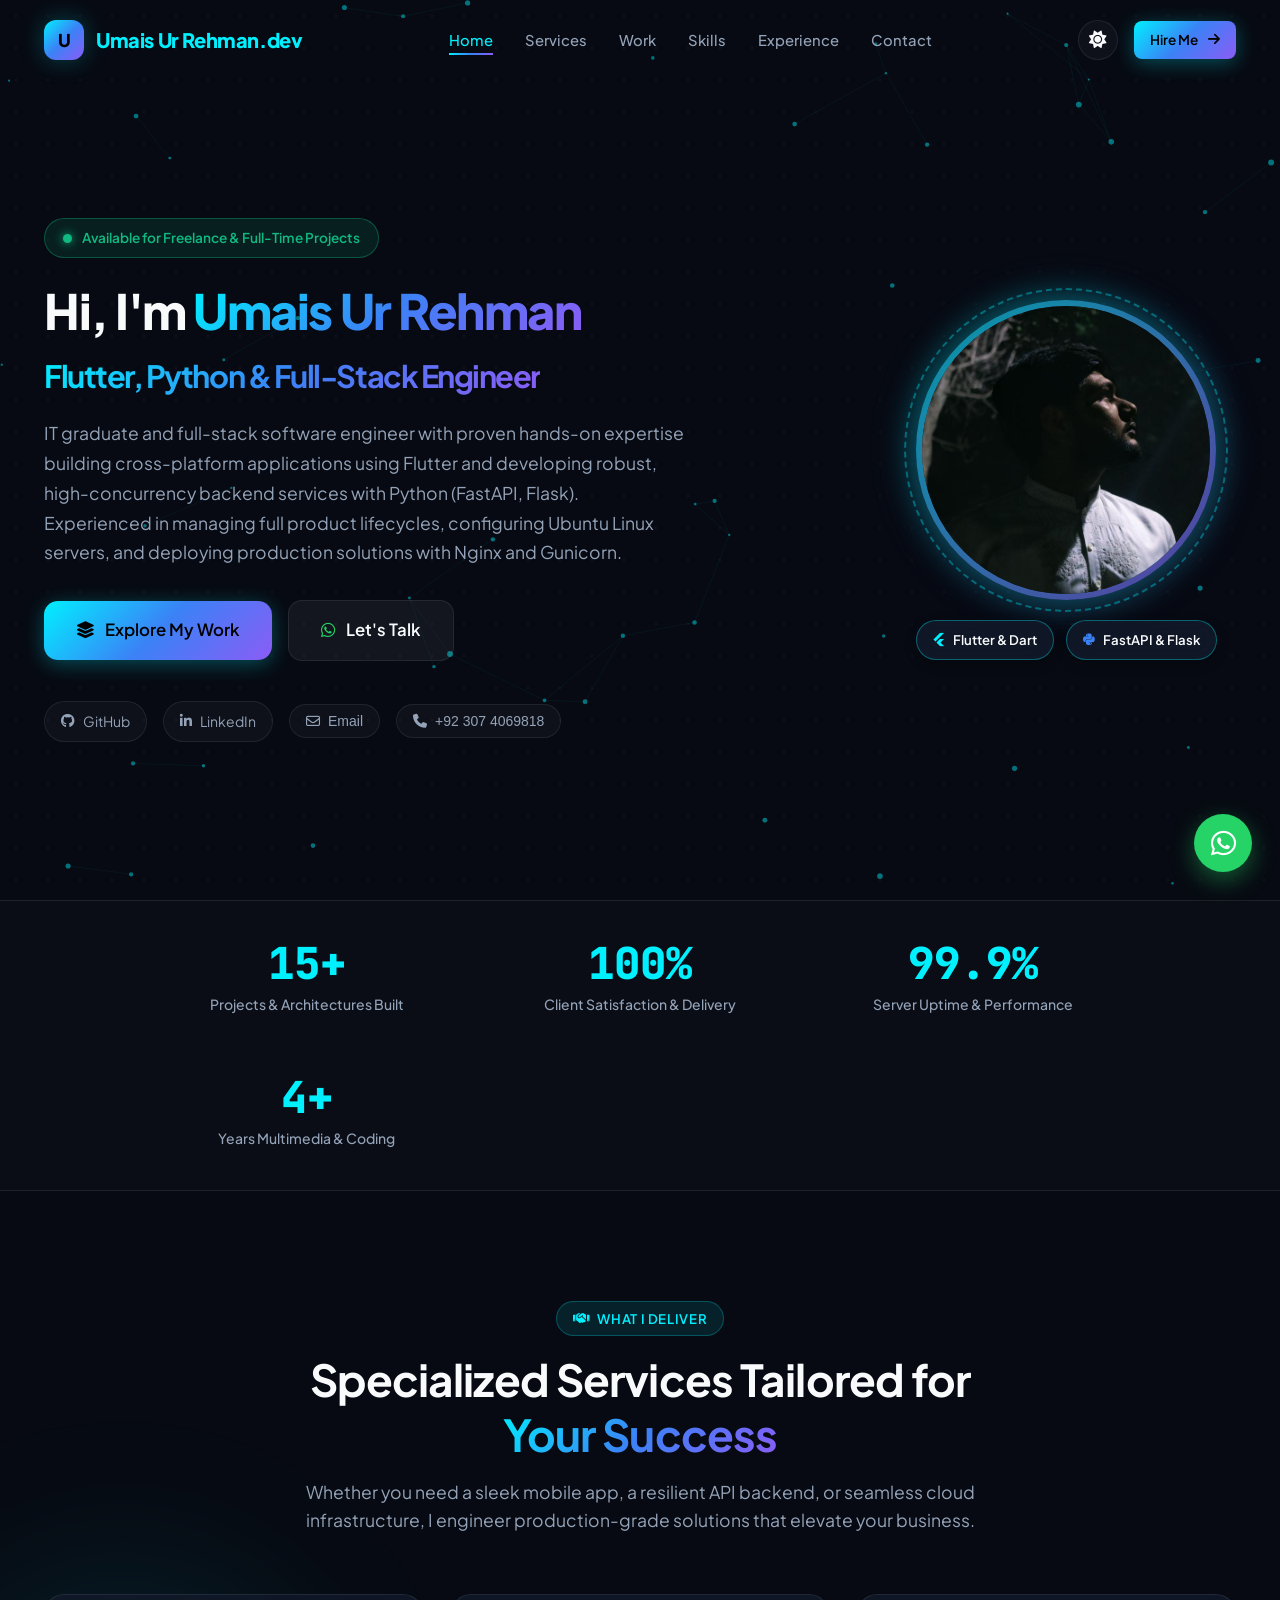
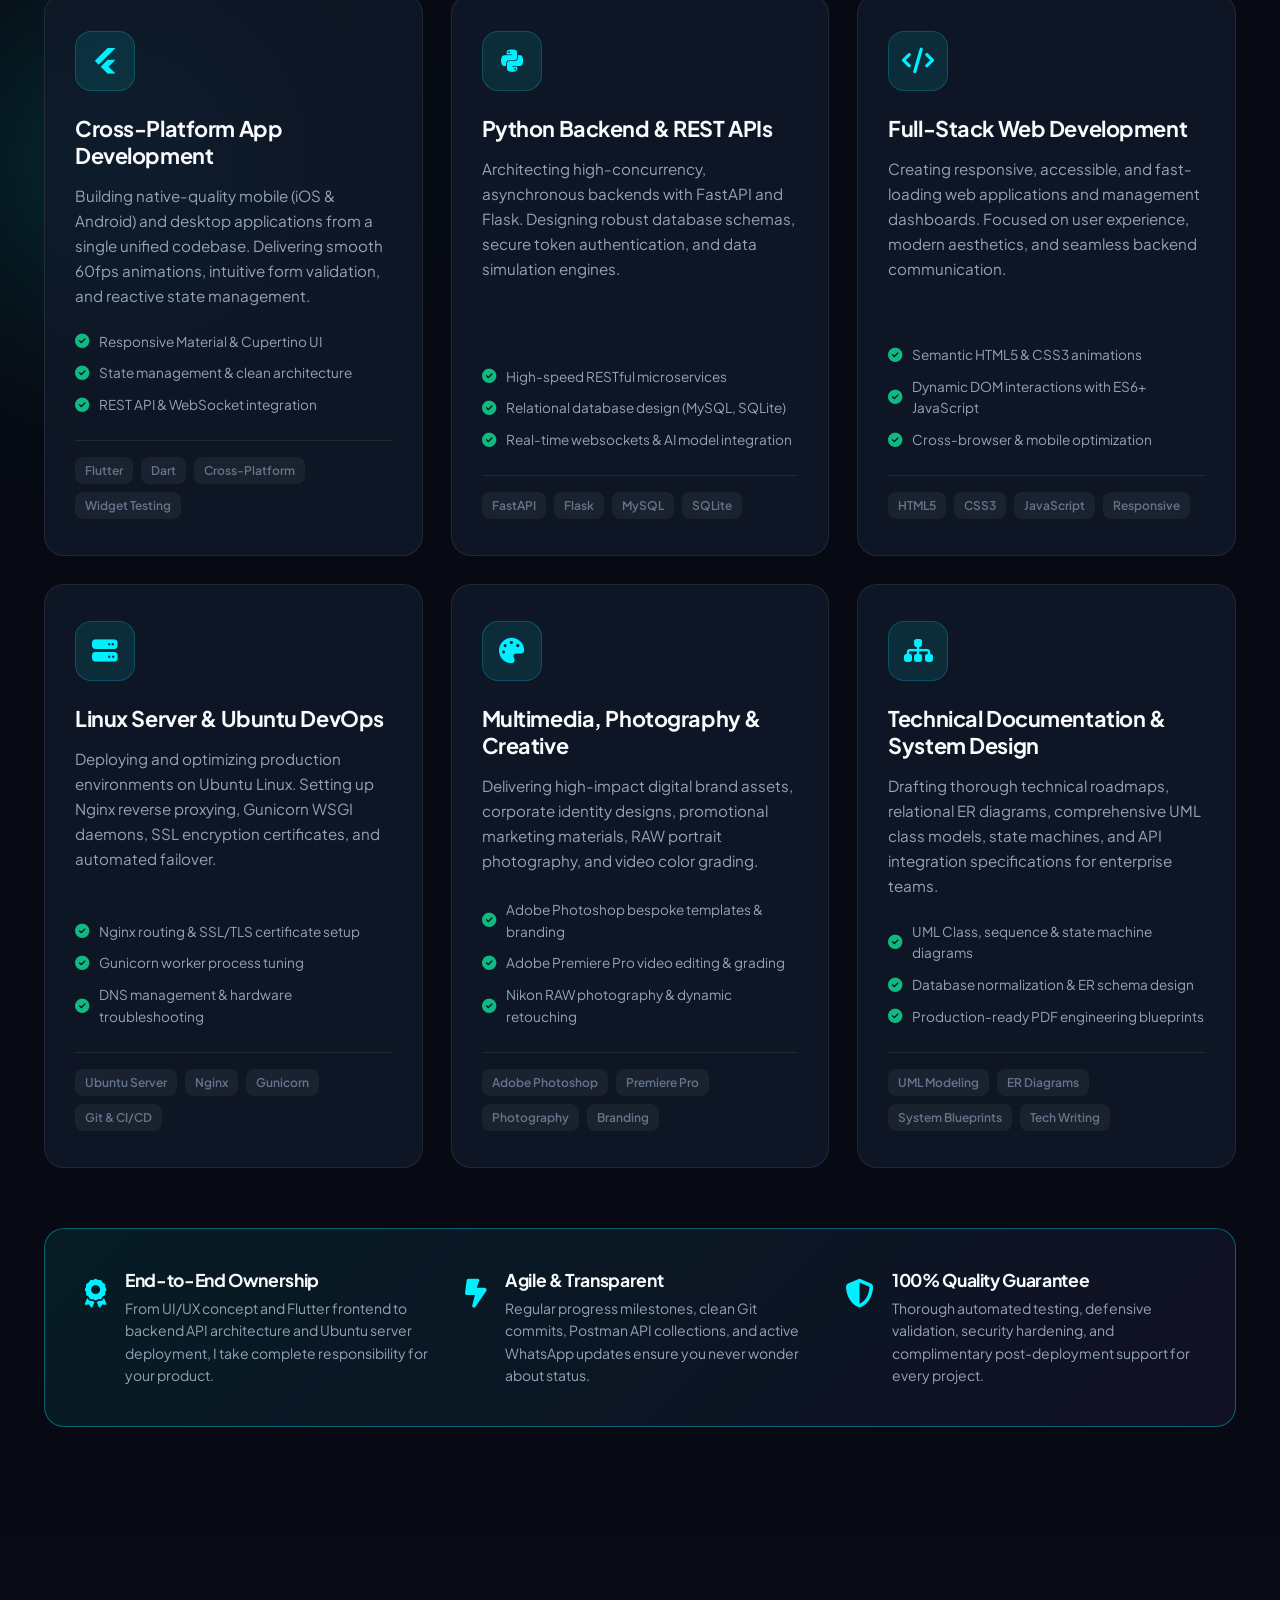
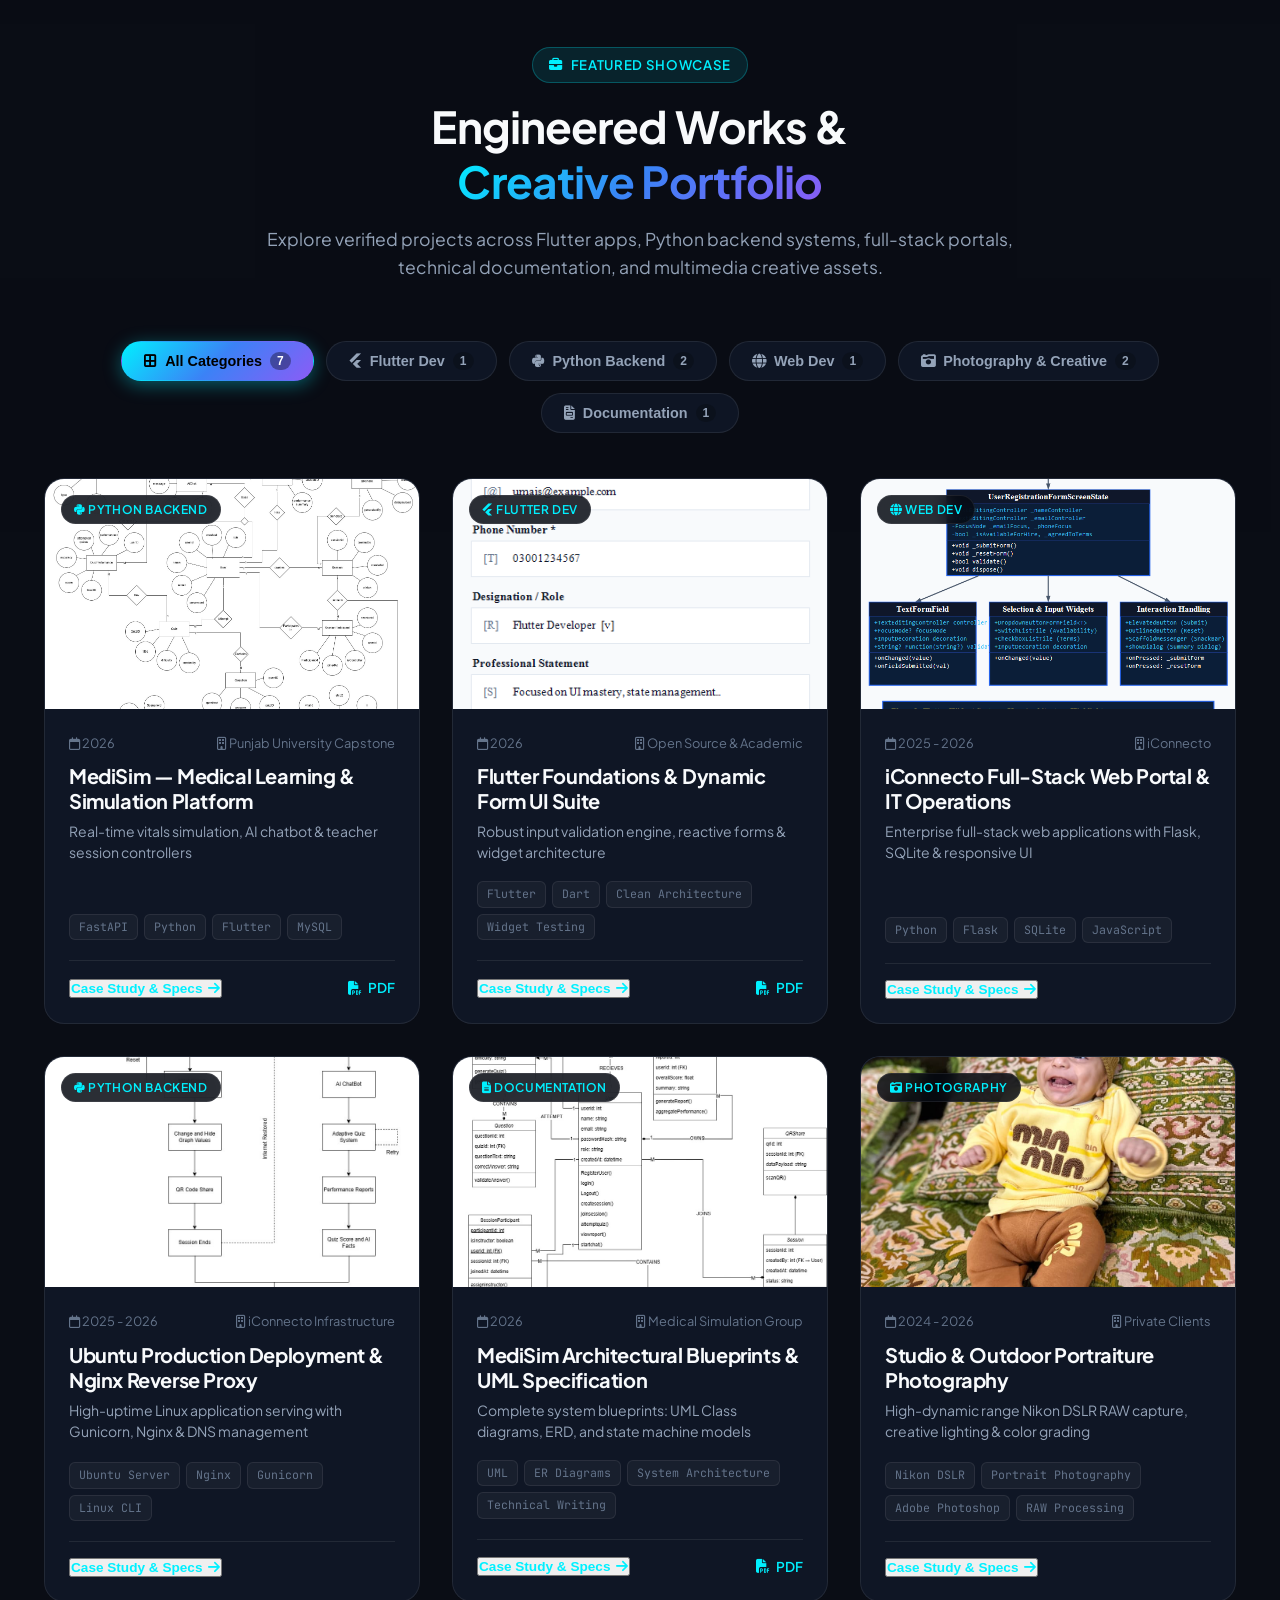
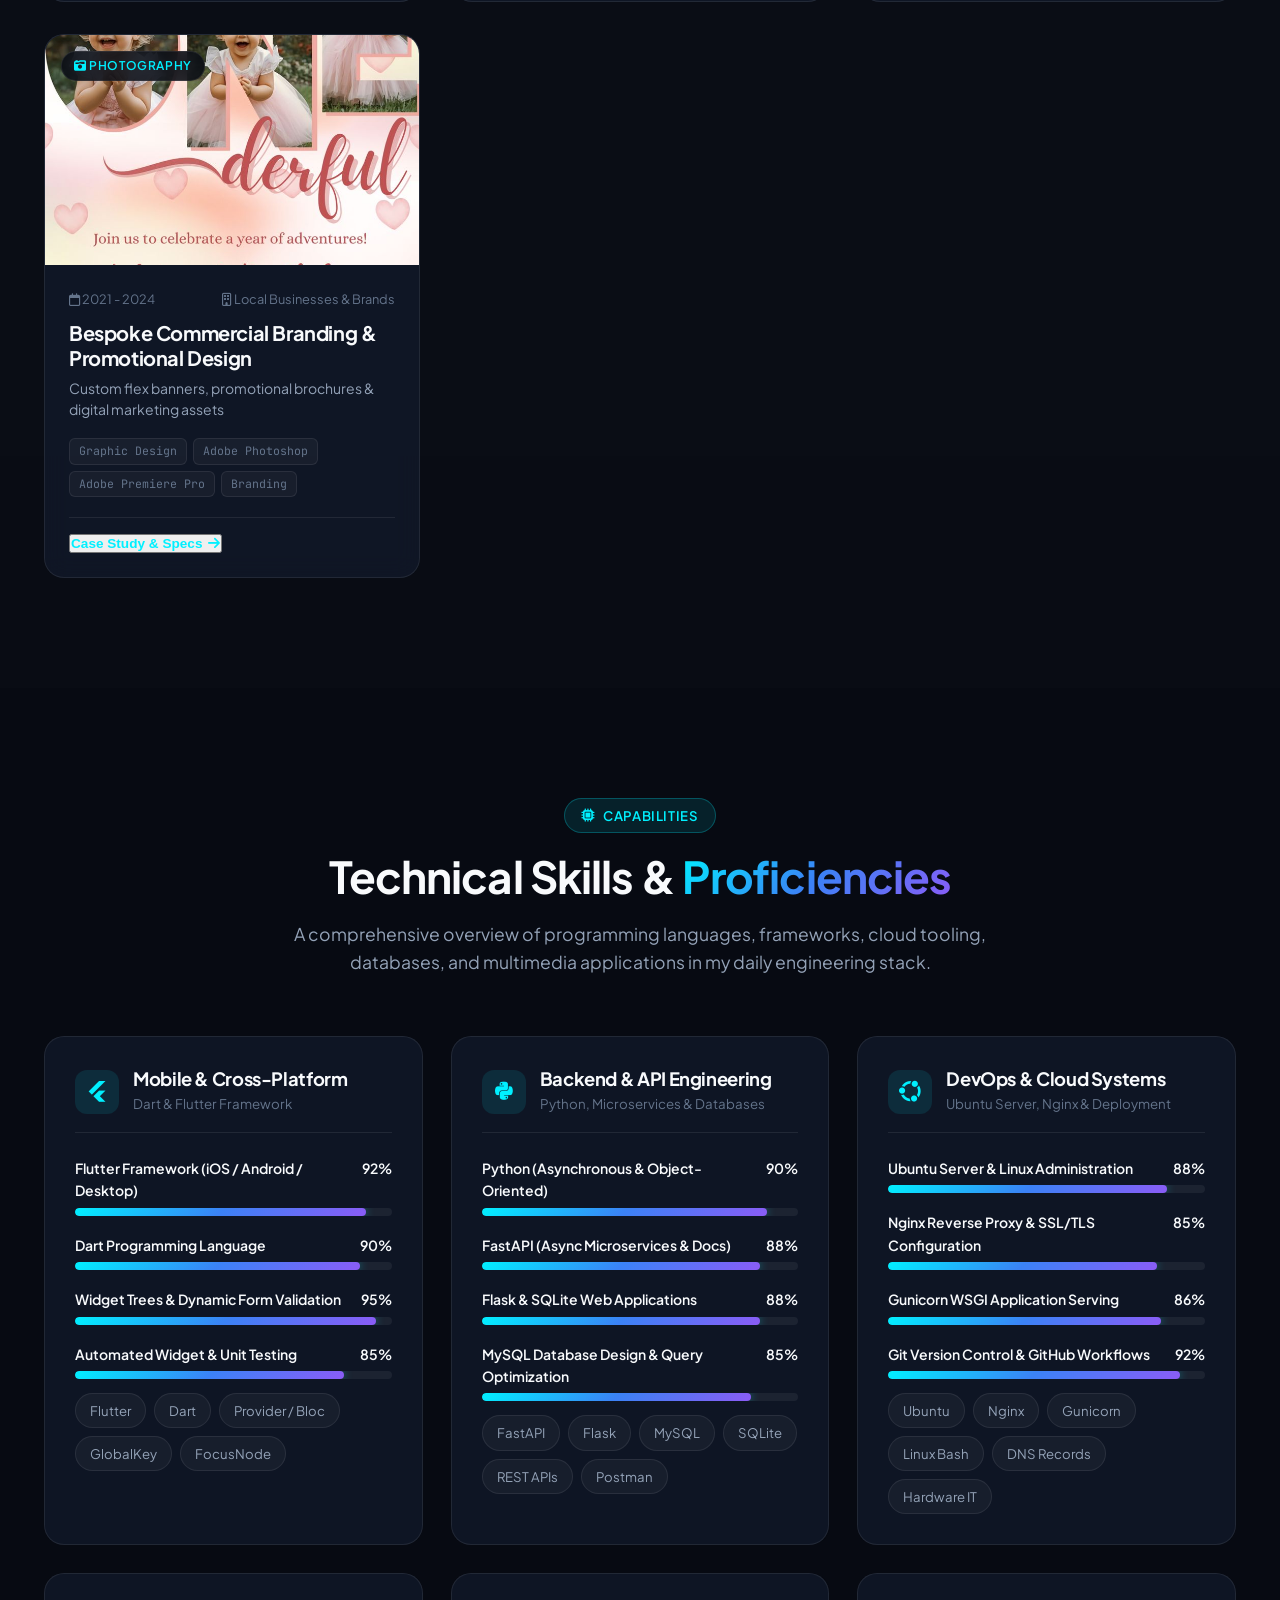
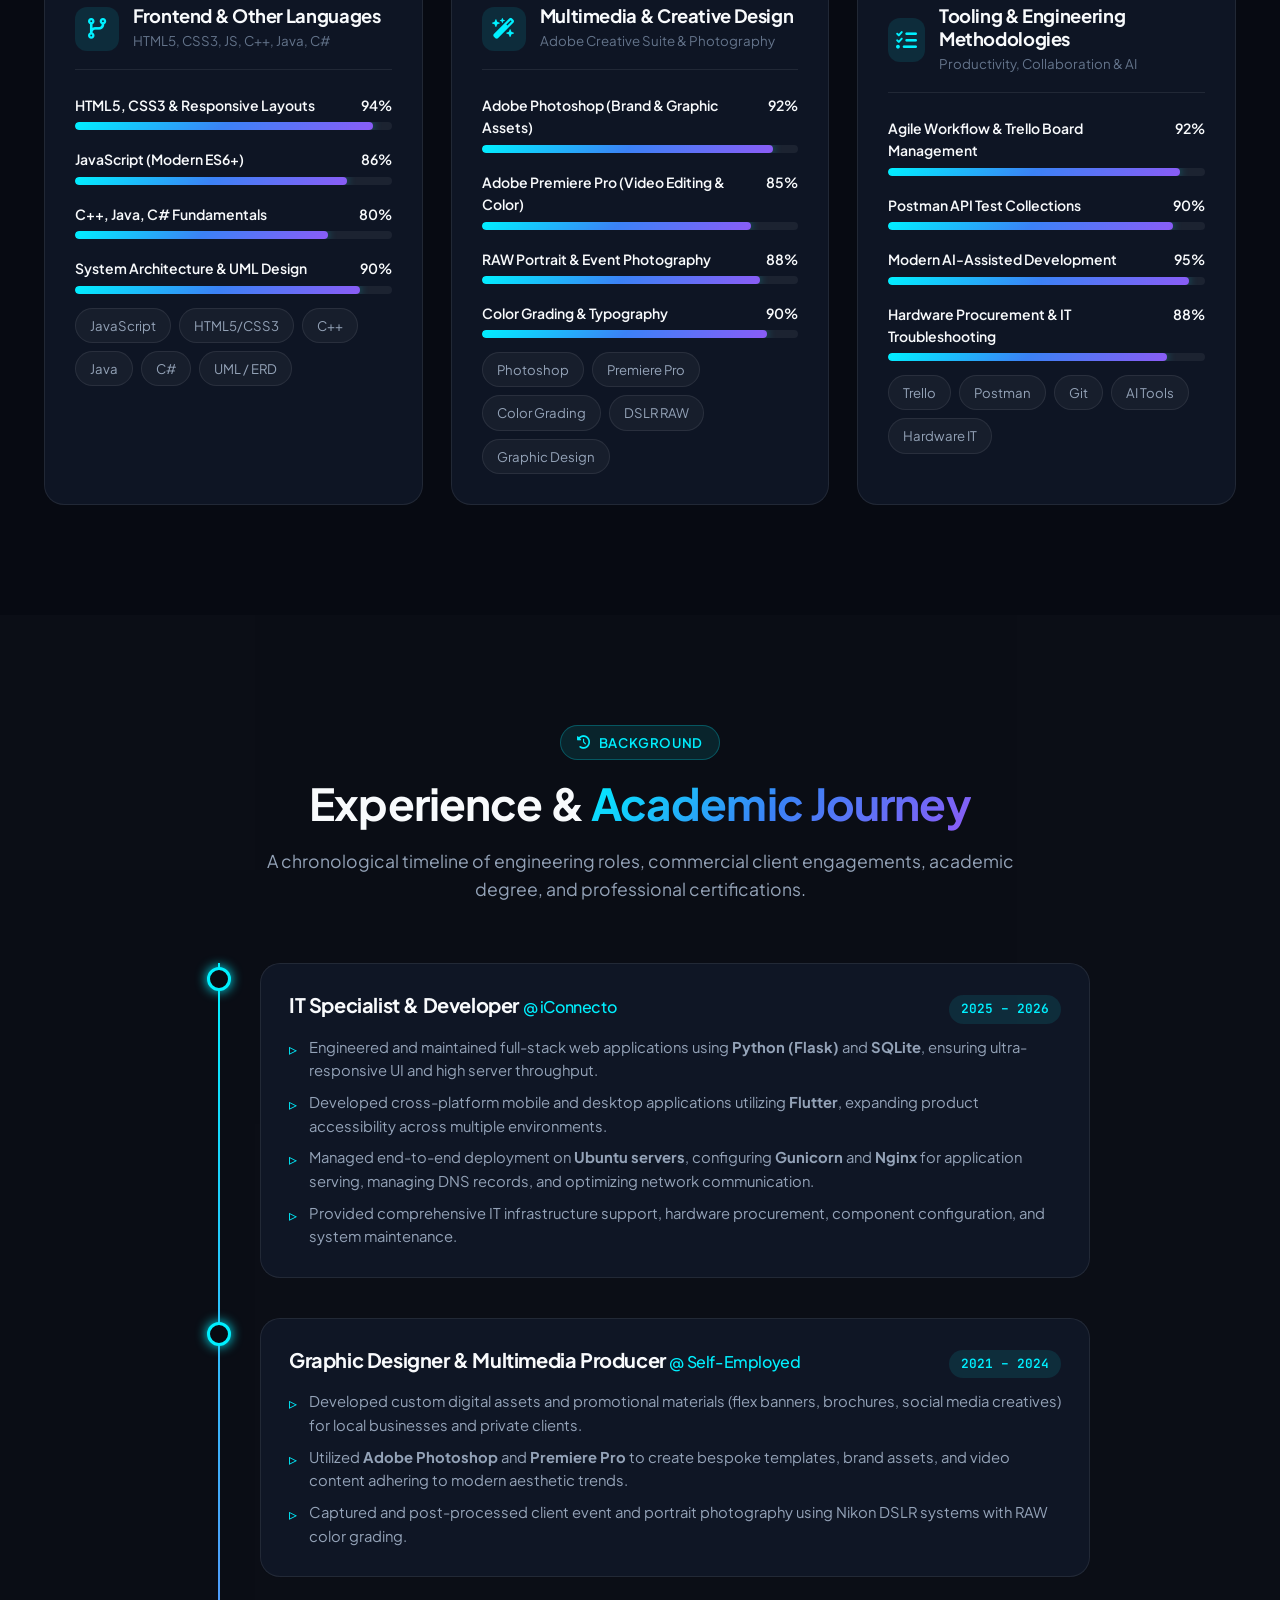
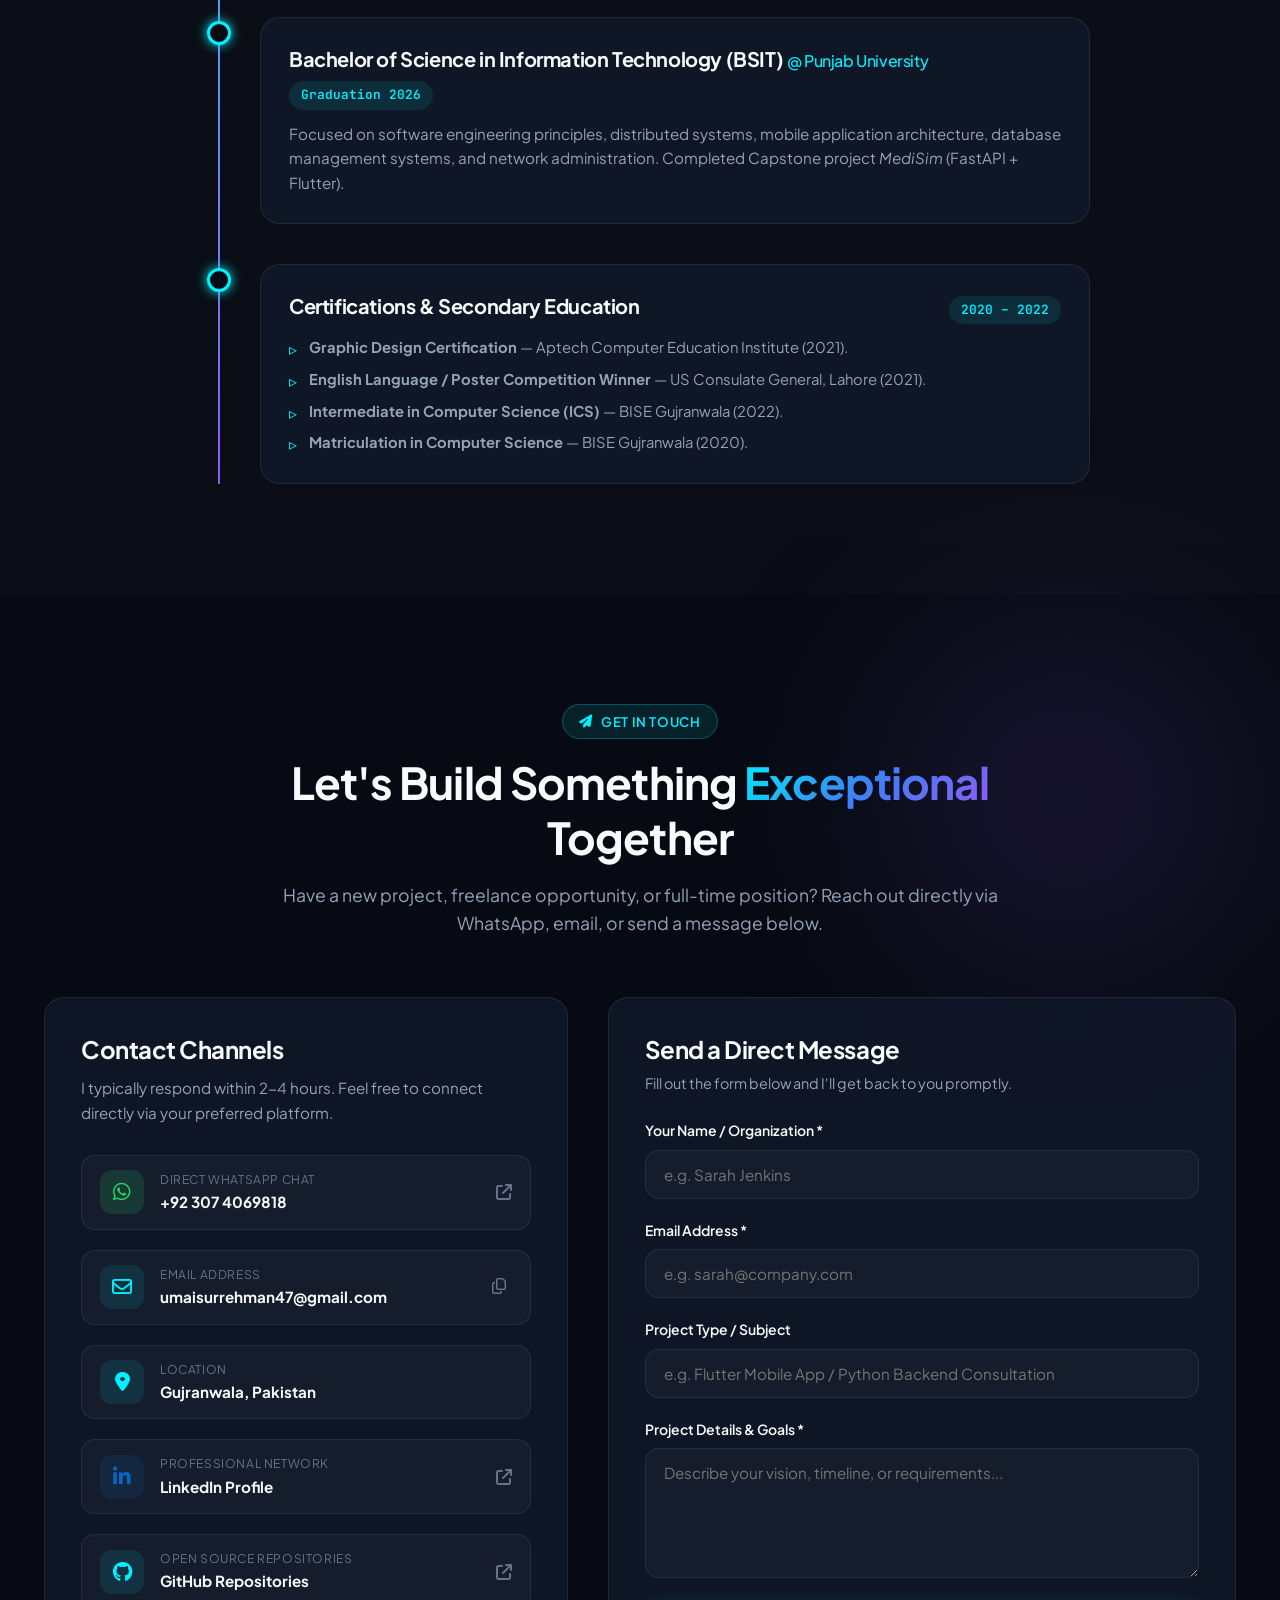
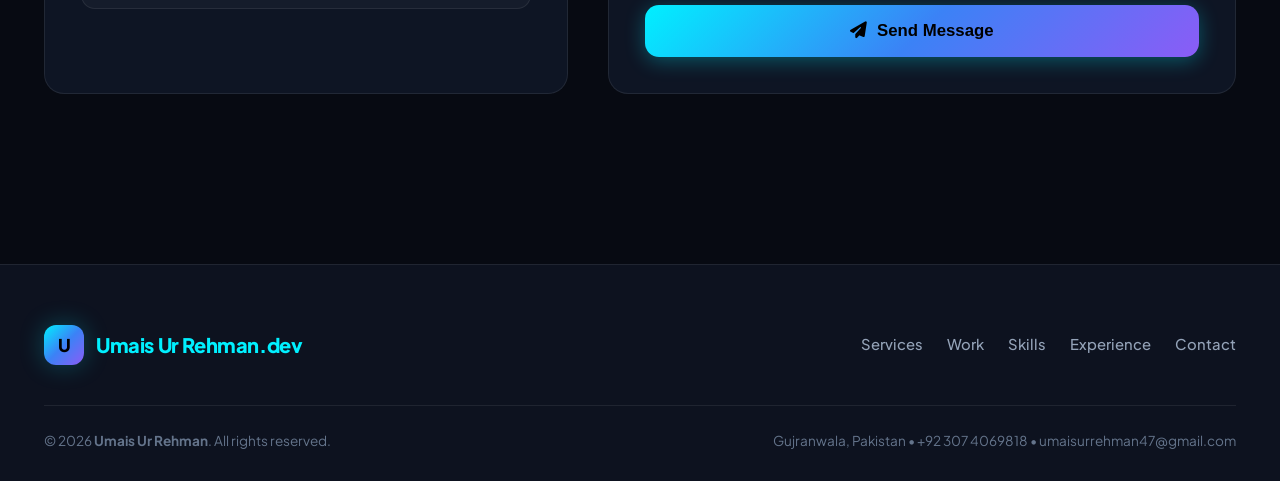
==== index.html @ cdbe1eee "Initial commit" ====
<!DOCTYPE html>
<html lang="en" data-theme="dark">
<head>
  <meta charset="UTF-8">
  <meta name="viewport" content="width=device-width, initial-scale=1.0">
  <title>Umais Ur Rehman — Software Developer | Flutter, Python & Full-Stack</title>
  <meta name="description" content="Portfolio of Umais Ur Rehman - Software Developer specializing in Flutter cross-platform applications, Python (FastAPI, Flask) backends, Linux server deployments, and multimedia design.">
  <meta name="keywords" content="Umais Ur Rehman, Flutter Developer, Python Backend, FastAPI, Flask, Software Engineer, Portfolio, Gujranwala Pakistan">
  <meta name="author" content="Umais Ur Rehman">

  <!-- Open Graph / Meta for Social Sharing -->
  <meta property="og:title" content="Umais Ur Rehman — Software Developer Portfolio">
  <meta property="og:description" content="Showcasing cross-platform Flutter apps, robust Python backends, Ubuntu DevOps, and creative design.">
  <meta property="og:image" content="assets/img/profile.jpeg">
  <meta property="og:type" content="website">

  <!-- Instant /admin route handler -->
  <script>
    if (window.location.hash === '#admin' || window.location.search.includes('admin')) {
      window.location.replace('admin.html');
    }
  </script>

  <!-- Google Fonts -->
  <link rel="preconnect" href="https://fonts.googleapis.com">
  <link rel="preconnect" href="https://fonts.gstatic.com" crossorigin>
  <link href="https://fonts.googleapis.com/css2?family=JetBrains+Mono:wght@400;600&family=Plus+Jakarta+Sans:wght@300;400;500;600;700;800&display=swap" rel="stylesheet">

  <!-- FontAwesome Icons -->
  <link rel="stylesheet" href="https://cdnjs.cloudflare.com/ajax/libs/font-awesome/6.5.1/css/all.min.css" integrity="sha512-DTOQO9RWCH3ppGqcWaEA1BIZOC6xxalwEsw9c2QQeAIftl+Vegovlnee1c9QX4TctnWMn13TZye+giMm8e2LwA==" crossorigin="anonymous" referrerpolicy="no-referrer" />

  <!-- Main Stylesheet -->
  <link rel="stylesheet" href="css/style.css">
  
  <link rel="icon" type="image/jpeg" href="assets/img/profile.jpeg">
</head>
<body>

  <!-- Background Interactive Particles Canvas -->
  <canvas id="canvas-particles"></canvas>

  <!-- Ambient Glow Effects -->
  <div class="hero-glow-1"></div>
  <div class="hero-glow-2"></div>

  <!-- ==========================================================================
       Portfolio Access Token Gate (Shown when locked)
       ========================================================================== -->
  <div id="access-gate-overlay" class="access-gate-overlay" style="display: none;">
    <div class="access-gate-card">
      <div class="access-gate-icon">
        <i class="fa-solid fa-shield-halved"></i>
      </div>
      <h2 style="font-size: 1.6rem; margin-bottom: 8px;">Private Access Required</h2>
      <p style="font-size: 0.9rem; color: var(--text-muted); margin-bottom: 24px;">
        This portfolio is private. Please enter your authorized <strong>Access Token</strong> or use your direct invite link to view.
      </p>

      <form id="access-token-gate-form">
        <div class="form-group" style="text-align: left;">
          <label for="gate-token-input" class="form-label">Access Token</label>
          <input type="text" id="gate-token-input" class="form-control" placeholder="Enter Access Token (e.g. CLIENT-VIP-2026)" required autofocus>
        </div>
        <button type="submit" class="btn btn-primary" style="width: 100%; margin-top: 8px;">
          <i class="fa-solid fa-lock-open"></i>
          <span>Unlock Portfolio</span>
        </button>
      </form>

      <div style="margin-top: 24px; padding-top: 16px; border-top: 1px solid var(--border-color); text-align: center;">
        <button type="button" id="toggle-admin-pass-unlock" style="background: none; border: none; color: var(--accent-cyan); font-size: 0.825rem; cursor: pointer; text-decoration: underline;">
          Owner / Administrator? Unlock with Passcode
        </button>
        <form id="gate-passcode-form" style="display: none; margin-top: 14px; text-align: left;">
          <div class="form-group">
            <label for="gate-passcode-input" class="form-label">Admin Passcode</label>
            <input type="password" id="gate-passcode-input" class="form-control" placeholder="Enter passcode" required>
          </div>
          <button type="submit" class="btn btn-secondary btn-sm" style="width: 100%;">
            <i class="fa-solid fa-key"></i>
            <span>Unlock as Administrator</span>
          </button>
        </form>
      </div>
    </div>
  </div>

  <!-- ==========================================================================
       Main Portfolio Wrapper (Visible when unlocked)
       ========================================================================== -->
  <div id="portfolio-main-content">
    <!-- Navigation Header -->
    <header class="site-header">
      <div class="container nav-container">
        <a href="#home" class="nav-logo">
          <div class="logo-icon">U</div>
          <div class="logo-text"><span class="profile-name-text">Umais</span><span>.dev</span></div>
        </a>

        <nav>
          <ul class="nav-menu">
            <li><a href="#home" class="nav-link active">Home</a></li>
            <li><a href="#services" class="nav-link">Services</a></li>
            <li><a href="#work" class="nav-link">Work</a></li>
            <li><a href="#skills" class="nav-link">Skills</a></li>
            <li><a href="#experience" class="nav-link">Experience</a></li>
            <li><a href="#contact" class="nav-link">Contact</a></li>
          </ul>
        </nav>

        <div class="nav-actions">
          <button id="theme-toggle-btn" class="theme-toggle-btn" aria-label="Toggle theme">
            <i class="fa-solid fa-sun"></i>
          </button>

          <a href="#contact" class="btn btn-primary btn-sm">
            <span>Hire Me</span>
            <i class="fa-solid fa-arrow-right"></i>
          </a>

          <button id="mobile-toggle-btn" class="mobile-toggle" aria-label="Toggle mobile menu">
            <i class="fa-solid fa-bars"></i>
          </button>
        </div>
      </div>
    </header>

    <main>
      <!-- Hero Section (Fixed Position & Optimized Text Stability) -->
      <section id="home" class="hero-section">
        <div class="container hero-grid">
          <div class="hero-content">
            <div class="hero-badge-available">
              <span class="pulse-dot"></span>
              <span id="hero-status-badge">Available for Freelance & Full-Time Projects</span>
            </div>

            <h1 class="hero-title">
              Hi, I'm <span class="gradient-text profile-name-text">Umais Ur Rehman</span><br>
              <span class="hero-title-sub" id="hero-title-sub">Flutter, Python & Full-Stack Engineer</span>
            </h1>

            <p class="hero-description" id="hero-bio-text">
              IT graduate and full-stack software engineer with proven hands-on expertise building cross-platform applications using Flutter and developing robust, high-concurrency backend services with Python (FastAPI, Flask). Experienced in managing full product lifecycles, configuring Ubuntu Linux servers, and deploying production solutions with Nginx and Gunicorn.
            </p>

            <div class="hero-cta-group">
              <a href="#work" class="btn btn-primary btn-lg">
                <i class="fa-solid fa-layer-group"></i>
                <span>Explore My Work</span>
              </a>

              <a id="hero-whatsapp-btn" href="https://wa.me/923074069818?text=Hi%20Umais,%20I%20saw%20your%20portfolio%20and%20would%20like%20to%20discuss%20a%20project!" target="_blank" rel="noopener" class="btn btn-secondary btn-lg">
                <i class="fa-brands fa-whatsapp" style="color: #25d366;"></i>
                <span>Let's Talk</span>
              </a>
            </div>

            <div class="hero-social-links">
              <a id="hero-github-link" href="https://github.com/UmaisUrRehman" target="_blank" rel="noopener" class="social-pill" title="GitHub Profile">
                <i class="fa-brands fa-github"></i>
                <span>GitHub</span>
              </a>
              <a id="hero-linkedin-link" href="https://www.linkedin.com/in/umaisurrehman" target="_blank" rel="noopener" class="social-pill" title="LinkedIn Profile">
                <i class="fa-brands fa-linkedin-in"></i>
                <span>LinkedIn</span>
              </a>
              <button id="hero-email-copy-btn" class="social-pill" title="Copy Email">
                <i class="fa-regular fa-envelope"></i>
                <span>Email</span>
              </button>
              <button id="hero-phone-copy-btn" class="social-pill" title="Copy Phone">
                <i class="fa-solid fa-phone"></i>
                <span>+92 307 4069818</span>
              </button>
            </div>
          </div>

          <!-- Hero Visual: Position Fixed & Zero Component Overlap -->
          <div class="hero-visual">
            <div class="avatar-wrapper">
              <div class="avatar-ring"></div>
              <div class="avatar-backdrop"></div>
              <div class="avatar-img-container">
                <img id="hero-avatar-img" src="assets/img/profile.jpeg" alt="Umais Ur Rehman - Software Developer" class="avatar-img" onerror="this.src='assets/img/profile.jpeg'">
              </div>
            </div>

            <!-- Badges positioned cleanly below the avatar - zero overlap with profile picture -->
            <div class="avatar-sub-badges">
              <div class="avatar-badge-pill">
                <i class="fa-brands fa-flutter" style="color: #00f0ff;"></i>
                <span>Flutter & Dart</span>
              </div>
              <div class="avatar-badge-pill">
                <i class="fa-brands fa-python" style="color: #3b82f6;"></i>
                <span>FastAPI & Flask</span>
              </div>
            </div>
          </div>
        </div>
      </section>

      <!-- Trust & Metrics Strip -->
      <div class="metrics-strip">
        <div class="container metrics-grid">
          <div class="metric-item">
            <div class="metric-number" data-count="15" data-suffix="+">0</div>
            <div class="metric-label">Projects & Architectures Built</div>
          </div>
          <div class="metric-item">
            <div class="metric-number" data-count="100" data-suffix="%">0</div>
            <div class="metric-label">Client Satisfaction & Delivery</div>
          </div>
          <div class="metric-item">
            <div class="metric-number" data-count="99.9" data-suffix="%">0</div>
            <div class="metric-label">Server Uptime & Performance</div>
          </div>
          <div class="metric-item">
            <div class="metric-number" data-count="4" data-suffix="+">0</div>
            <div class="metric-label">Years Multimedia & Coding</div>
          </div>
        </div>
      </div>

      <!-- Services Section -->
      <section id="services" class="section">
        <div class="container">
          <div class="section-header reveal-up">
            <span class="section-tag"><i class="fa-solid fa-handshake"></i> What I Deliver</span>
            <h2 class="section-title">Specialized Services Tailored for <span class="gradient-text">Your Success</span></h2>
            <p class="section-subtitle">
              Whether you need a sleek mobile app, a resilient API backend, or seamless cloud infrastructure, I engineer production-grade solutions that elevate your business.
            </p>
          </div>

          <div class="services-grid">
            <div class="service-card reveal-up">
              <div class="service-icon-box"><i class="fa-brands fa-flutter"></i></div>
              <h3 class="service-title">Cross-Platform App Development</h3>
              <p class="service-description">
                Building native-quality mobile (iOS & Android) and desktop applications from a single unified codebase. Delivering smooth 60fps animations, intuitive form validation, and reactive state management.
              </p>
              <ul class="service-features-list">
                <li class="service-feature-item"><i class="fa-solid fa-circle-check"></i> Responsive Material & Cupertino UI</li>
                <li class="service-feature-item"><i class="fa-solid fa-circle-check"></i> State management & clean architecture</li>
                <li class="service-feature-item"><i class="fa-solid fa-circle-check"></i> REST API & WebSocket integration</li>
              </ul>
              <div class="service-tech-tags">
                <span class="service-badge">Flutter</span>
                <span class="service-badge">Dart</span>
                <span class="service-badge">Cross-Platform</span>
                <span class="service-badge">Widget Testing</span>
              </div>
            </div>

            <div class="service-card reveal-up">
              <div class="service-icon-box"><i class="fa-brands fa-python"></i></div>
              <h3 class="service-title">Python Backend & REST APIs</h3>
              <p class="service-description">
                Architecting high-concurrency, asynchronous backends with FastAPI and Flask. Designing robust database schemas, secure token authentication, and data simulation engines.
              </p>
              <ul class="service-features-list">
                <li class="service-feature-item"><i class="fa-solid fa-circle-check"></i> High-speed RESTful microservices</li>
                <li class="service-feature-item"><i class="fa-solid fa-circle-check"></i> Relational database design (MySQL, SQLite)</li>
                <li class="service-feature-item"><i class="fa-solid fa-circle-check"></i> Real-time websockets & AI model integration</li>
              </ul>
              <div class="service-tech-tags">
                <span class="service-badge">FastAPI</span>
                <span class="service-badge">Flask</span>
                <span class="service-badge">MySQL</span>
                <span class="service-badge">SQLite</span>
              </div>
            </div>

            <div class="service-card reveal-up">
              <div class="service-icon-box"><i class="fa-solid fa-code"></i></div>
              <h3 class="service-title">Full-Stack Web Development</h3>
              <p class="service-description">
                Creating responsive, accessible, and fast-loading web applications and management dashboards. Focused on user experience, modern aesthetics, and seamless backend communication.
              </p>
              <ul class="service-features-list">
                <li class="service-feature-item"><i class="fa-solid fa-circle-check"></i> Semantic HTML5 & CSS3 animations</li>
                <li class="service-feature-item"><i class="fa-solid fa-circle-check"></i> Dynamic DOM interactions with ES6+ JavaScript</li>
                <li class="service-feature-item"><i class="fa-solid fa-circle-check"></i> Cross-browser & mobile optimization</li>
              </ul>
              <div class="service-tech-tags">
                <span class="service-badge">HTML5</span>
                <span class="service-badge">CSS3</span>
                <span class="service-badge">JavaScript</span>
                <span class="service-badge">Responsive</span>
              </div>
            </div>

            <div class="service-card reveal-up">
              <div class="service-icon-box"><i class="fa-solid fa-server"></i></div>
              <h3 class="service-title">Linux Server & Ubuntu DevOps</h3>
              <p class="service-description">
                Deploying and optimizing production environments on Ubuntu Linux. Setting up Nginx reverse proxying, Gunicorn WSGI daemons, SSL encryption certificates, and automated failover.
              </p>
              <ul class="service-features-list">
                <li class="service-feature-item"><i class="fa-solid fa-circle-check"></i> Nginx routing & SSL/TLS certificate setup</li>
                <li class="service-feature-item"><i class="fa-solid fa-circle-check"></i> Gunicorn worker process tuning</li>
                <li class="service-feature-item"><i class="fa-solid fa-circle-check"></i> DNS management & hardware troubleshooting</li>
              </ul>
              <div class="service-tech-tags">
                <span class="service-badge">Ubuntu Server</span>
                <span class="service-badge">Nginx</span>
                <span class="service-badge">Gunicorn</span>
                <span class="service-badge">Git & CI/CD</span>
              </div>
            </div>

            <div class="service-card reveal-up">
              <div class="service-icon-box"><i class="fa-solid fa-palette"></i></div>
              <h3 class="service-title">Multimedia, Photography & Creative</h3>
              <p class="service-description">
                Delivering high-impact digital brand assets, corporate identity designs, promotional marketing materials, RAW portrait photography, and video color grading.
              </p>
              <ul class="service-features-list">
                <li class="service-feature-item"><i class="fa-solid fa-circle-check"></i> Adobe Photoshop bespoke templates & branding</li>
                <li class="service-feature-item"><i class="fa-solid fa-circle-check"></i> Adobe Premiere Pro video editing & grading</li>
                <li class="service-feature-item"><i class="fa-solid fa-circle-check"></i> Nikon RAW photography & dynamic retouching</li>
              </ul>
              <div class="service-tech-tags">
                <span class="service-badge">Adobe Photoshop</span>
                <span class="service-badge">Premiere Pro</span>
                <span class="service-badge">Photography</span>
                <span class="service-badge">Branding</span>
              </div>
            </div>

            <div class="service-card reveal-up">
              <div class="service-icon-box"><i class="fa-solid fa-sitemap"></i></div>
              <h3 class="service-title">Technical Documentation & System Design</h3>
              <p class="service-description">
                Drafting thorough technical roadmaps, relational ER diagrams, comprehensive UML class models, state machines, and API integration specifications for enterprise teams.
              </p>
              <ul class="service-features-list">
                <li class="service-feature-item"><i class="fa-solid fa-circle-check"></i> UML Class, sequence & state machine diagrams</li>
                <li class="service-feature-item"><i class="fa-solid fa-circle-check"></i> Database normalization & ER schema design</li>
                <li class="service-feature-item"><i class="fa-solid fa-circle-check"></i> Production-ready PDF engineering blueprints</li>
              </ul>
              <div class="service-tech-tags">
                <span class="service-badge">UML Modeling</span>
                <span class="service-badge">ER Diagrams</span>
                <span class="service-badge">System Blueprints</span>
                <span class="service-badge">Tech Writing</span>
              </div>
            </div>
          </div>

          <!-- Value Banner -->
          <div class="client-value-banner reveal-up">
            <div class="value-point">
              <div class="value-icon"><i class="fa-solid fa-award"></i></div>
              <div>
                <h4 class="value-title">End-to-End Ownership</h4>
                <p class="value-desc">From UI/UX concept and Flutter frontend to backend API architecture and Ubuntu server deployment, I take complete responsibility for your product.</p>
              </div>
            </div>
            <div class="value-point">
              <div class="value-icon"><i class="fa-solid fa-bolt-lightning"></i></div>
              <div>
                <h4 class="value-title">Agile & Transparent</h4>
                <p class="value-desc">Regular progress milestones, clean Git commits, Postman API collections, and active WhatsApp updates ensure you never wonder about status.</p>
              </div>
            </div>
            <div class="value-point">
              <div class="value-icon"><i class="fa-solid fa-shield-halved"></i></div>
              <div>
                <h4 class="value-title">100% Quality Guarantee</h4>
                <p class="value-desc">Thorough automated testing, defensive validation, security hardening, and complimentary post-deployment support for every project.</p>
              </div>
            </div>
          </div>
        </div>
      </section>

      <!-- Categorized Work Showcase (Portfolio) -->
      <section id="work" class="section" style="background: rgba(255, 255, 255, 0.01);">
        <div class="container">
          <div class="section-header reveal-up">
            <span class="section-tag"><i class="fa-solid fa-briefcase"></i> Featured Showcase</span>
            <h2 class="section-title">Engineered Works & <span class="gradient-text">Creative Portfolio</span></h2>
            <p class="section-subtitle">
              Explore verified projects across Flutter apps, Python backend systems, full-stack portals, technical documentation, and multimedia creative assets.
            </p>
          </div>

          <!-- Category Filters -->
          <div class="portfolio-filter-bar reveal-up">
            <button class="filter-btn active" data-filter="all">
              <i class="fa-solid fa-border-all"></i> All Categories
              <span class="filter-count" data-filter-count="all">0</span>
            </button>
            <button class="filter-btn" data-filter="flutter">
              <i class="fa-brands fa-flutter"></i> Flutter Dev
              <span class="filter-count" data-filter-count="flutter">0</span>
            </button>
            <button class="filter-btn" data-filter="python">
              <i class="fa-brands fa-python"></i> Python Backend
              <span class="filter-count" data-filter-count="python">0</span>
            </button>
            <button class="filter-btn" data-filter="web">
              <i class="fa-solid fa-globe"></i> Web Dev
              <span class="filter-count" data-filter-count="web">0</span>
            </button>
            <button class="filter-btn" data-filter="photography">
              <i class="fa-solid fa-camera-retro"></i> Photography & Creative
              <span class="filter-count" data-filter-count="photography">0</span>
            </button>
            <button class="filter-btn" data-filter="documentation">
              <i class="fa-solid fa-file-invoice"></i> Documentation
              <span class="filter-count" data-filter-count="documentation">0</span>
            </button>
          </div>

          <!-- Dynamic Projects Grid -->
          <div id="projects-grid" class="projects-grid"></div>
        </div>
      </section>

      <!-- Technical Skills Section -->
      <section id="skills" class="section">
        <div class="container">
          <div class="section-header reveal-up">
            <span class="section-tag"><i class="fa-solid fa-microchip"></i> Capabilities</span>
            <h2 class="section-title">Technical Skills & <span class="gradient-text">Proficiencies</span></h2>
            <p class="section-subtitle">
              A comprehensive overview of programming languages, frameworks, cloud tooling, databases, and multimedia applications in my daily engineering stack.
            </p>
          </div>

          <div class="skills-grid">
            <div class="skill-category-card reveal-up">
              <div class="skill-category-header">
                <div class="skill-category-icon"><i class="fa-brands fa-flutter"></i></div>
                <div>
                  <h3 class="skill-category-title">Mobile & Cross-Platform</h3>
                  <small style="color: var(--text-dim);">Dart & Flutter Framework</small>
                </div>
              </div>
              <div class="skill-bars-list">
                <div class="skill-bar-item">
                  <div class="skill-info-row"><span>Flutter Framework (iOS / Android / Desktop)</span><span>92%</span></div>
                  <div class="skill-track"><div class="skill-fill" data-width="92%"></div></div>
                </div>
                <div class="skill-bar-item">
                  <div class="skill-info-row"><span>Dart Programming Language</span><span>90%</span></div>
                  <div class="skill-track"><div class="skill-fill" data-width="90%"></div></div>
                </div>
                <div class="skill-bar-item">
                  <div class="skill-info-row"><span>Widget Trees & Dynamic Form Validation</span><span>95%</span></div>
                  <div class="skill-track"><div class="skill-fill" data-width="95%"></div></div>
                </div>
                <div class="skill-bar-item">
                  <div class="skill-info-row"><span>Automated Widget & Unit Testing</span><span>85%</span></div>
                  <div class="skill-track"><div class="skill-fill" data-width="85%"></div></div>
                </div>
              </div>
              <div class="skill-tags-cloud">
                <span class="skill-pill">Flutter</span>
                <span class="skill-pill">Dart</span>
                <span class="skill-pill">Provider / Bloc</span>
                <span class="skill-pill">GlobalKey</span>
                <span class="skill-pill">FocusNode</span>
              </div>
            </div>

            <div class="skill-category-card reveal-up">
              <div class="skill-category-header">
                <div class="skill-category-icon"><i class="fa-brands fa-python"></i></div>
                <div>
                  <h3 class="skill-category-title">Backend & API Engineering</h3>
                  <small style="color: var(--text-dim);">Python, Microservices & Databases</small>
                </div>
              </div>
              <div class="skill-bars-list">
                <div class="skill-bar-item">
                  <div class="skill-info-row"><span>Python (Asynchronous & Object-Oriented)</span><span>90%</span></div>
                  <div class="skill-track"><div class="skill-fill" data-width="90%"></div></div>
                </div>
                <div class="skill-bar-item">
                  <div class="skill-info-row"><span>FastAPI (Async Microservices & Docs)</span><span>88%</span></div>
                  <div class="skill-track"><div class="skill-fill" data-width="88%"></div></div>
                </div>
                <div class="skill-bar-item">
                  <div class="skill-info-row"><span>Flask & SQLite Web Applications</span><span>88%</span></div>
                  <div class="skill-track"><div class="skill-fill" data-width="88%"></div></div>
                </div>
                <div class="skill-bar-item">
                  <div class="skill-info-row"><span>MySQL Database Design & Query Optimization</span><span>85%</span></div>
                  <div class="skill-track"><div class="skill-fill" data-width="85%"></div></div>
                </div>
              </div>
              <div class="skill-tags-cloud">
                <span class="skill-pill">FastAPI</span>
                <span class="skill-pill">Flask</span>
                <span class="skill-pill">MySQL</span>
                <span class="skill-pill">SQLite</span>
                <span class="skill-pill">REST APIs</span>
                <span class="skill-pill">Postman</span>
              </div>
            </div>

            <div class="skill-category-card reveal-up">
              <div class="skill-category-header">
                <div class="skill-category-icon"><i class="fa-brands fa-ubuntu"></i></div>
                <div>
                  <h3 class="skill-category-title">DevOps & Cloud Systems</h3>
                  <small style="color: var(--text-dim);">Ubuntu Server, Nginx & Deployment</small>
                </div>
              </div>
              <div class="skill-bars-list">
                <div class="skill-bar-item">
                  <div class="skill-info-row"><span>Ubuntu Server & Linux Administration</span><span>88%</span></div>
                  <div class="skill-track"><div class="skill-fill" data-width="88%"></div></div>
                </div>
                <div class="skill-bar-item">
                  <div class="skill-info-row"><span>Nginx Reverse Proxy & SSL/TLS Configuration</span><span>85%</span></div>
                  <div class="skill-track"><div class="skill-fill" data-width="85%"></div></div>
                </div>
                <div class="skill-bar-item">
                  <div class="skill-info-row"><span>Gunicorn WSGI Application Serving</span><span>86%</span></div>
                  <div class="skill-track"><div class="skill-fill" data-width="86%"></div></div>
                </div>
                <div class="skill-bar-item">
                  <div class="skill-info-row"><span>Git Version Control & GitHub Workflows</span><span>92%</span></div>
                  <div class="skill-track"><div class="skill-fill" data-width="92%"></div></div>
                </div>
              </div>
              <div class="skill-tags-cloud">
                <span class="skill-pill">Ubuntu</span>
                <span class="skill-pill">Nginx</span>
                <span class="skill-pill">Gunicorn</span>
                <span class="skill-pill">Linux Bash</span>
                <span class="skill-pill">DNS Records</span>
                <span class="skill-pill">Hardware IT</span>
              </div>
            </div>

            <div class="skill-category-card reveal-up">
              <div class="skill-category-header">
                <div class="skill-category-icon"><i class="fa-solid fa-code-branch"></i></div>
                <div>
                  <h3 class="skill-category-title">Frontend & Other Languages</h3>
                  <small style="color: var(--text-dim);">HTML5, CSS3, JS, C++, Java, C#</small>
                </div>
              </div>
              <div class="skill-bars-list">
                <div class="skill-bar-item">
                  <div class="skill-info-row"><span>HTML5, CSS3 & Responsive Layouts</span><span>94%</span></div>
                  <div class="skill-track"><div class="skill-fill" data-width="94%"></div></div>
                </div>
                <div class="skill-bar-item">
                  <div class="skill-info-row"><span>JavaScript (Modern ES6+)</span><span>86%</span></div>
                  <div class="skill-track"><div class="skill-fill" data-width="86%"></div></div>
                </div>
                <div class="skill-bar-item">
                  <div class="skill-info-row"><span>C++, Java, C# Fundamentals</span><span>80%</span></div>
                  <div class="skill-track"><div class="skill-fill" data-width="80%"></div></div>
                </div>
                <div class="skill-bar-item">
                  <div class="skill-info-row"><span>System Architecture & UML Design</span><span>90%</span></div>
                  <div class="skill-track"><div class="skill-fill" data-width="90%"></div></div>
                </div>
              </div>
              <div class="skill-tags-cloud">
                <span class="skill-pill">JavaScript</span>
                <span class="skill-pill">HTML5/CSS3</span>
                <span class="skill-pill">C++</span>
                <span class="skill-pill">Java</span>
                <span class="skill-pill">C#</span>
                <span class="skill-pill">UML / ERD</span>
              </div>
            </div>

            <div class="skill-category-card reveal-up">
              <div class="skill-category-header">
                <div class="skill-category-icon"><i class="fa-solid fa-wand-magic-sparkles"></i></div>
                <div>
                  <h3 class="skill-category-title">Multimedia & Creative Design</h3>
                  <small style="color: var(--text-dim);">Adobe Creative Suite & Photography</small>
                </div>
              </div>
              <div class="skill-bars-list">
                <div class="skill-bar-item">
                  <div class="skill-info-row"><span>Adobe Photoshop (Brand & Graphic Assets)</span><span>92%</span></div>
                  <div class="skill-track"><div class="skill-fill" data-width="92%"></div></div>
                </div>
                <div class="skill-bar-item">
                  <div class="skill-info-row"><span>Adobe Premiere Pro (Video Editing & Color)</span><span>85%</span></div>
                  <div class="skill-track"><div class="skill-fill" data-width="85%"></div></div>
                </div>
                <div class="skill-bar-item">
                  <div class="skill-info-row"><span>RAW Portrait & Event Photography</span><span>88%</span></div>
                  <div class="skill-track"><div class="skill-fill" data-width="88%"></div></div>
                </div>
                <div class="skill-bar-item">
                  <div class="skill-info-row"><span>Color Grading & Typography</span><span>90%</span></div>
                  <div class="skill-track"><div class="skill-fill" data-width="90%"></div></div>
                </div>
              </div>
              <div class="skill-tags-cloud">
                <span class="skill-pill">Photoshop</span>
                <span class="skill-pill">Premiere Pro</span>
                <span class="skill-pill">Color Grading</span>
                <span class="skill-pill">DSLR RAW</span>
                <span class="skill-pill">Graphic Design</span>
              </div>
            </div>

            <div class="skill-category-card reveal-up">
              <div class="skill-category-header">
                <div class="skill-category-icon"><i class="fa-solid fa-list-check"></i></div>
                <div>
                  <h3 class="skill-category-title">Tooling & Engineering Methodologies</h3>
                  <small style="color: var(--text-dim);">Productivity, Collaboration & AI</small>
                </div>
              </div>
              <div class="skill-bars-list">
                <div class="skill-bar-item">
                  <div class="skill-info-row"><span>Agile Workflow & Trello Board Management</span><span>92%</span></div>
                  <div class="skill-track"><div class="skill-fill" data-width="92%"></div></div>
                </div>
                <div class="skill-bar-item">
                  <div class="skill-info-row"><span>Postman API Test Collections</span><span>90%</span></div>
                  <div class="skill-track"><div class="skill-fill" data-width="90%"></div></div>
                </div>
                <div class="skill-bar-item">
                  <div class="skill-info-row"><span>Modern AI-Assisted Development</span><span>95%</span></div>
                  <div class="skill-track"><div class="skill-fill" data-width="95%"></div></div>
                </div>
                <div class="skill-bar-item">
                  <div class="skill-info-row"><span>Hardware Procurement & IT Troubleshooting</span><span>88%</span></div>
                  <div class="skill-track"><div class="skill-fill" data-width="88%"></div></div>
                </div>
              </div>
              <div class="skill-tags-cloud">
                <span class="skill-pill">Trello</span>
                <span class="skill-pill">Postman</span>
                <span class="skill-pill">Git</span>
                <span class="skill-pill">AI Tools</span>
                <span class="skill-pill">Hardware IT</span>
              </div>
            </div>
          </div>
        </div>
      </section>

      <!-- Work Experience & Education Timeline -->
      <section id="experience" class="section" style="background: rgba(255, 255, 255, 0.015);">
        <div class="container">
          <div class="section-header reveal-up">
            <span class="section-tag"><i class="fa-solid fa-clock-rotate-left"></i> Background</span>
            <h2 class="section-title">Experience & <span class="gradient-text">Academic Journey</span></h2>
            <p class="section-subtitle">
              A chronological timeline of engineering roles, commercial client engagements, academic degree, and professional certifications.
            </p>
          </div>

          <div class="timeline-wrapper">
            <div class="timeline-item reveal-up">
              <div class="timeline-node"></div>
              <div class="timeline-card">
                <div class="timeline-header">
                  <h3 class="timeline-role">IT Specialist & Developer <span>@ iConnecto</span></h3>
                  <span class="timeline-badge">2025 – 2026</span>
                </div>
                <ul class="timeline-bullet-list">
                  <li class="timeline-bullet">Engineered and maintained full-stack web applications using <strong>Python (Flask)</strong> and <strong>SQLite</strong>, ensuring ultra-responsive UI and high server throughput.</li>
                  <li class="timeline-bullet">Developed cross-platform mobile and desktop applications utilizing <strong>Flutter</strong>, expanding product accessibility across multiple environments.</li>
                  <li class="timeline-bullet">Managed end-to-end deployment on <strong>Ubuntu servers</strong>, configuring <strong>Gunicorn</strong> and <strong>Nginx</strong> for application serving, managing DNS records, and optimizing network communication.</li>
                  <li class="timeline-bullet">Provided comprehensive IT infrastructure support, hardware procurement, component configuration, and system maintenance.</li>
                </ul>
              </div>
            </div>

            <div class="timeline-item reveal-up">
              <div class="timeline-node"></div>
              <div class="timeline-card">
                <div class="timeline-header">
                  <h3 class="timeline-role">Graphic Designer & Multimedia Producer <span>@ Self-Employed</span></h3>
                  <span class="timeline-badge">2021 – 2024</span>
                </div>
                <ul class="timeline-bullet-list">
                  <li class="timeline-bullet">Developed custom digital assets and promotional materials (flex banners, brochures, social media creatives) for local businesses and private clients.</li>
                  <li class="timeline-bullet">Utilized <strong>Adobe Photoshop</strong> and <strong>Premiere Pro</strong> to create bespoke templates, brand assets, and video content adhering to modern aesthetic trends.</li>
                  <li class="timeline-bullet">Captured and post-processed client event and portrait photography using Nikon DSLR systems with RAW color grading.</li>
                </ul>
              </div>
            </div>

            <div class="timeline-item reveal-up">
              <div class="timeline-node"></div>
              <div class="timeline-card">
                <div class="timeline-header">
                  <h3 class="timeline-role">Bachelor of Science in Information Technology (BSIT) <span>@ Punjab University</span></h3>
                  <span class="timeline-badge">Graduation 2026</span>
                </div>
                <p style="color: var(--text-muted); font-size: 0.95rem; line-height: 1.6;">
                  Focused on software engineering principles, distributed systems, mobile application architecture, database management systems, and network administration. Completed Capstone project <em>MediSim</em> (FastAPI + Flutter).
                </p>
              </div>
            </div>

            <div class="timeline-item reveal-up">
              <div class="timeline-node"></div>
              <div class="timeline-card">
                <div class="timeline-header">
                  <h3 class="timeline-role">Certifications & Secondary Education</h3>
                  <span class="timeline-badge">2020 – 2022</span>
                </div>
                <ul class="timeline-bullet-list">
                  <li class="timeline-bullet"><strong>Graphic Design Certification</strong> — Aptech Computer Education Institute (2021).</li>
                  <li class="timeline-bullet"><strong>English Language / Poster Competition Winner</strong> — US Consulate General, Lahore (2021).</li>
                  <li class="timeline-bullet"><strong>Intermediate in Computer Science (ICS)</strong> — BISE Gujranwala (2022).</li>
                  <li class="timeline-bullet"><strong>Matriculation in Computer Science</strong> — BISE Gujranwala (2020).</li>
                </ul>
              </div>
            </div>
          </div>
        </div>
      </section>

      <!-- Contact & Hire Me Section -->
      <section id="contact" class="section">
        <div class="container">
          <div class="section-header reveal-up">
            <span class="section-tag"><i class="fa-solid fa-paper-plane"></i> Get In Touch</span>
            <h2 class="section-title">Let's Build Something <span class="gradient-text">Exceptional</span> Together</h2>
            <p class="section-subtitle">
              Have a new project, freelance opportunity, or full-time position? Reach out directly via WhatsApp, email, or send a message below.
            </p>
          </div>

          <div class="contact-grid">
            <div class="contact-info-card reveal-up">
              <h3 class="contact-info-title">Contact Channels</h3>
              <p class="contact-info-desc">I typically respond within 2-4 hours. Feel free to connect directly via your preferred platform.</p>

              <div class="contact-channels-list">
                <a id="contact-whatsapp-link" href="https://wa.me/923074069818" target="_blank" rel="noopener" class="contact-channel-item">
                  <div class="channel-icon" style="background: rgba(37, 211, 102, 0.15); color: #25d366;">
                    <i class="fa-brands fa-whatsapp"></i>
                  </div>
                  <div class="channel-details">
                    <small>Direct WhatsApp Chat</small>
                    <strong id="contact-phone-display">+92 307 4069818</strong>
                  </div>
                  <i class="fa-solid fa-arrow-up-right-from-square" style="margin-left: auto; color: var(--text-dim);"></i>
                </a>

                <div class="contact-channel-item">
                  <div class="channel-icon">
                    <i class="fa-regular fa-envelope"></i>
                  </div>
                  <div class="channel-details">
                    <small>Email Address</small>
                    <strong id="contact-email-display">umaisurrehman47@gmail.com</strong>
                  </div>
                  <button id="contact-email-copy-btn" class="copy-btn" title="Copy Email">
                    <i class="fa-regular fa-copy"></i>
                  </button>
                </div>

                <div class="contact-channel-item">
                  <div class="channel-icon">
                    <i class="fa-solid fa-location-dot"></i>
                  </div>
                  <div class="channel-details">
                    <small>Location</small>
                    <strong id="contact-location-display">Gujranwala, Punjab, Pakistan</strong>
                  </div>
                </div>

                <a id="contact-linkedin-link" href="https://www.linkedin.com/in/umaisurrehman" target="_blank" rel="noopener" class="contact-channel-item">
                  <div class="channel-icon" style="background: rgba(10, 102, 194, 0.15); color: #0a66c2;">
                    <i class="fa-brands fa-linkedin-in"></i>
                  </div>
                  <div class="channel-details">
                    <small>Professional Network</small>
                    <strong>LinkedIn Profile</strong>
                  </div>
                  <i class="fa-solid fa-arrow-up-right-from-square" style="margin-left: auto; color: var(--text-dim);"></i>
                </a>

                <a id="contact-github-link" href="https://github.com/UmaisUrRehman" target="_blank" rel="noopener" class="contact-channel-item">
                  <div class="channel-icon">
                    <i class="fa-brands fa-github"></i>
                  </div>
                  <div class="channel-details">
                    <small>Open Source Repositories</small>
                    <strong>GitHub Repositories</strong>
                  </div>
                  <i class="fa-solid fa-arrow-up-right-from-square" style="margin-left: auto; color: var(--text-dim);"></i>
                </a>
              </div>
            </div>

            <!-- Contact Form -->
            <div class="contact-form-card reveal-up">
              <h3 style="font-size: 1.5rem; margin-bottom: 8px;">Send a Direct Message</h3>
              <p style="font-size: 0.9rem; margin-bottom: 24px;">Fill out the form below and I'll get back to you promptly.</p>

              <form id="contact-form" name="contact" method="POST" data-netlify="true">
                <input type="hidden" name="form-name" value="contact">

                <div class="form-group">
                  <label for="contact-name" class="form-label">Your Name / Organization *</label>
                  <input type="text" id="contact-name" name="name" class="form-control" placeholder="e.g. Sarah Jenkins" required>
                </div>

                <div class="form-group">
                  <label for="contact-email" class="form-label">Email Address *</label>
                  <input type="email" id="contact-email" name="email" class="form-control" placeholder="e.g. sarah@company.com" required>
                </div>

                <div class="form-group">
                  <label for="contact-subject" class="form-label">Project Type / Subject</label>
                  <input type="text" id="contact-subject" name="subject" class="form-control" placeholder="e.g. Flutter Mobile App / Python Backend Consultation">
                </div>

                <div class="form-group">
                  <label for="contact-message" class="form-label">Project Details & Goals *</label>
                  <textarea id="contact-message" name="message" class="form-control" placeholder="Describe your vision, timeline, or requirements..." required></textarea>
                </div>

                <button type="submit" class="btn btn-primary btn-lg" style="width: 100%;">
                  <i class="fa-solid fa-paper-plane"></i>
                  <span>Send Message</span>
                </button>
              </form>
            </div>
          </div>
        </div>
      </section>
    </main>

    <!-- Site Footer -->
    <footer class="site-footer">
      <div class="container">
        <div class="footer-top">
          <a href="#home" class="nav-logo">
            <div class="logo-icon">U</div>
            <div class="logo-text"><span class="profile-name-text">Umais</span><span>.dev</span></div>
          </a>

          <div style="display: flex; gap: 24px; flex-wrap: wrap;">
            <a href="#services" class="nav-link">Services</a>
            <a href="#work" class="nav-link">Work</a>
            <a href="#skills" class="nav-link">Skills</a>
            <a href="#experience" class="nav-link">Experience</a>
            <a href="#contact" class="nav-link">Contact</a>
          </div>
        </div>

        <div class="footer-bottom">
          <div>
            &copy; 2026 <strong class="profile-name-text">Umais Ur Rehman</strong>. All rights reserved.
          </div>
          <div id="footer-location-text">
            Gujranwala, Pakistan &bull; +92 307 4069818 &bull; umaisurrehman47@gmail.com
          </div>
        </div>
      </div>
    </footer>

    <!-- Floating Quick WhatsApp Button -->
    <a id="floating-whatsapp-btn" href="https://wa.me/923074069818" target="_blank" rel="noopener" class="floating-whatsapp" title="Chat on WhatsApp" aria-label="Chat on WhatsApp">
      <i class="fa-brands fa-whatsapp"></i>
    </a>

    <!-- Project Detail Modal -->
    <div id="project-modal" class="modal-backdrop">
      <div class="modal-content-box">
        <button class="modal-close-btn" onclick="closeProjectModal()" aria-label="Close modal">
          <i class="fa-solid fa-xmark"></i>
        </button>
        <div id="project-modal-body"></div>
      </div>
    </div>
  </div>

  <!-- JavaScript Modules -->
  <script src="js/portfolio-data.js"></script>
  <script src="js/auth.js"></script>
  <script src="js/main.js"></script>
</body>
</html>
---- css/style.css ----
/* ==========================================================================
   UMAIS UR REHMAN — MODERN SOFTWARE DEVELOPER PORTFOLIO STYLESHEET
   Clean HTML5/CSS3/JS Architecture — Zero dependencies, production-ready
   Optimized for Netlify & GitHub Pages deployment
   ========================================================================== */

:root {
  /* Color Palette - Cyber Dark Theme (Default) */
  --bg-primary: #070a12;
  --bg-secondary: #0d121f;
  --bg-card: rgba(18, 26, 43, 0.75);
  --bg-card-hover: rgba(26, 37, 62, 0.9);
  --bg-glass: rgba(255, 255, 255, 0.03);
  --border-color: rgba(255, 255, 255, 0.08);
  --border-highlight: rgba(0, 240, 255, 0.35);

  --text-main: #f8fafc;
  --text-muted: #94a3b8;
  --text-dim: #64748b;

  --accent-cyan: #00f0ff;
  --accent-blue: #3b82f6;
  --accent-purple: #8b5cf6;
  --accent-emerald: #10b981;
  --accent-amber: #f59e0b;
  --accent-rose: #f43f5e;

  --gradient-primary: linear-gradient(135deg, #00f0ff 0%, #3b82f6 50%, #8b5cf6 100%);
  --gradient-glow: radial-gradient(circle at 50% 50%, rgba(0, 240, 255, 0.15) 0%, transparent 70%);
  --gradient-card: linear-gradient(145deg, rgba(255, 255, 255, 0.04) 0%, rgba(255, 255, 255, 0.01) 100%);

  --shadow-sm: 0 4px 12px rgba(0, 0, 0, 0.25);
  --shadow-md: 0 8px 30px rgba(0, 0, 0, 0.4);
  --shadow-lg: 0 16px 48px rgba(0, 0, 0, 0.6);
  --shadow-glow: 0 0 25px rgba(0, 240, 255, 0.25);

  --radius-sm: 8px;
  --radius-md: 14px;
  --radius-lg: 20px;
  --radius-full: 9999px;

  --transition-fast: 0.2s cubic-bezier(0.4, 0, 0.2, 1);
  --transition-normal: 0.35s cubic-bezier(0.4, 0, 0.2, 1);
  --transition-slow: 0.6s cubic-bezier(0.16, 1, 0.3, 1);

  --font-main: 'Plus Jakarta Sans', system-ui, -apple-system, BlinkMacSystemFont, 'Segoe UI', Roboto, sans-serif;
  --font-mono: 'JetBrains Mono', 'Fira Code', monospace;
}

/* Light Mode Overrides */
[data-theme="light"] {
  --bg-primary: #f8fafc;
  --bg-secondary: #f1f5f9;
  --bg-card: rgba(255, 255, 255, 0.85);
  --bg-card-hover: rgba(255, 255, 255, 0.98);
  --bg-glass: rgba(0, 0, 0, 0.02);
  --border-color: rgba(0, 0, 0, 0.08);
  --border-highlight: rgba(0, 163, 196, 0.4);

  --text-main: #0f172a;
  --text-muted: #475569;
  --text-dim: #64748b;

  --accent-cyan: #0284c7;
  --gradient-glow: radial-gradient(circle at 50% 50%, rgba(2, 132, 199, 0.1) 0%, transparent 70%);
  --shadow-sm: 0 4px 12px rgba(0, 0, 0, 0.06);
  --shadow-md: 0 8px 30px rgba(0, 0, 0, 0.08);
  --shadow-lg: 0 16px 40px rgba(0, 0, 0, 0.12);
  --shadow-glow: 0 0 25px rgba(2, 132, 199, 0.18);
}

/* ==========================================================================
   Base & Reset
   ========================================================================== */

*, *::before, *::after {
  box-sizing: border-box;
  margin: 0;
  padding: 0;
}

html {
  scroll-behavior: smooth;
  font-size: 16px;
  -webkit-text-size-adjust: 100%;
}

body {
  font-family: var(--font-main);
  background-color: var(--bg-primary);
  color: var(--text-main);
  line-height: 1.6;
  overflow-x: hidden;
  transition: background-color var(--transition-normal), color var(--transition-normal);
  position: relative;
}

/* Subtle background grid pattern */
body::before {
  content: "";
  position: fixed;
  top: 0;
  left: 0;
  width: 100%;
  height: 100%;
  background-image: 
    radial-gradient(rgba(255, 255, 255, 0.04) 1px, transparent 1px);
  background-size: 32px 32px;
  pointer-events: none;
  z-index: -1;
}

[data-theme="light"] body::before {
  background-image: radial-gradient(rgba(0, 0, 0, 0.04) 1px, transparent 1px);
}

#canvas-particles {
  position: fixed;
  top: 0;
  left: 0;
  width: 100%;
  height: 100%;
  z-index: 0;
  pointer-events: none;
}

/* Container */
.container {
  width: 100%;
  max-width: 1240px;
  margin: 0 auto;
  padding: 0 24px;
  position: relative;
  z-index: 1;
}

/* Typography Helpers */
h1, h2, h3, h4, h5, h6 {
  color: var(--text-main);
  font-weight: 700;
  line-height: 1.25;
  letter-spacing: -0.02em;
}

p {
  color: var(--text-muted);
}

a {
  color: inherit;
  text-decoration: none;
  transition: var(--transition-fast);
}

img {
  max-width: 100%;
  height: auto;
  display: block;
}

/* Gradient Text */
.gradient-text {
  background: var(--gradient-primary);
  -webkit-background-clip: text;
  -webkit-text-fill-color: transparent;
  display: inline-block;
}

/* Section Common */
.section {
  padding: 110px 0;
  position: relative;
}

.section-header {
  text-align: center;
  max-width: 760px;
  margin: 0 auto 60px;
}

.section-tag {
  display: inline-flex;
  align-items: center;
  gap: 8px;
  padding: 6px 16px;
  border-radius: var(--radius-full);
  background: rgba(0, 240, 255, 0.1);
  border: 1px solid rgba(0, 240, 255, 0.25);
  color: var(--accent-cyan);
  font-size: 0.825rem;
  font-weight: 600;
  letter-spacing: 0.05em;
  text-transform: uppercase;
  margin-bottom: 16px;
}

.section-title {
  font-size: clamp(2rem, 4vw, 2.75rem);
  margin-bottom: 16px;
}

.section-subtitle {
  font-size: 1.1rem;
  color: var(--text-muted);
}

/* ==========================================================================
   Navigation Header
   ========================================================================== */

.site-header {
  position: fixed;
  top: 0;
  left: 0;
  width: 100%;
  z-index: 1000;
  padding: 20px 0;
  transition: all var(--transition-normal);
}

.site-header.scrolled {
  padding: 12px 0;
  background: rgba(7, 10, 18, 0.85);
  backdrop-filter: blur(16px);
  -webkit-backdrop-filter: blur(16px);
  border-bottom: 1px solid var(--border-color);
  box-shadow: var(--shadow-sm);
}

[data-theme="light"] .site-header.scrolled {
  background: rgba(255, 255, 255, 0.9);
}

.nav-container {
  display: flex;
  align-items: center;
  justify-content: space-between;
}

.nav-logo {
  display: flex;
  align-items: center;
  gap: 12px;
  font-weight: 800;
  font-size: 1.25rem;
  letter-spacing: -0.02em;
}

.logo-icon {
  width: 40px;
  height: 40px;
  border-radius: 12px;
  background: var(--gradient-primary);
  display: flex;
  align-items: center;
  justify-content: center;
  color: #000;
  font-weight: 900;
  font-size: 1.1rem;
  box-shadow: var(--shadow-glow);
}

.logo-text span {
  color: var(--accent-cyan);
}

.nav-menu {
  display: flex;
  align-items: center;
  gap: 32px;
  list-style: none;
}

.nav-link {
  font-size: 0.925rem;
  font-weight: 500;
  color: var(--text-muted);
  position: relative;
  padding: 6px 0;
}

.nav-link:hover,
.nav-link.active {
  color: var(--accent-cyan);
}

.nav-link::after {
  content: "";
  position: absolute;
  bottom: 0;
  left: 0;
  width: 0%;
  height: 2px;
  background: var(--gradient-primary);
  transition: width var(--transition-fast);
}

.nav-link:hover::after,
.nav-link.active::after {
  width: 100%;
}

.nav-actions {
  display: flex;
  align-items: center;
  gap: 16px;
}

.theme-toggle-btn {
  background: var(--bg-glass);
  border: 1px solid var(--border-color);
  color: var(--text-main);
  width: 40px;
  height: 40px;
  border-radius: 50%;
  display: flex;
  align-items: center;
  justify-content: center;
  cursor: pointer;
  transition: var(--transition-fast);
  font-size: 1.1rem;
}

.theme-toggle-btn:hover {
  background: var(--border-color);
  transform: rotate(15deg);
}

.mobile-toggle {
  display: none;
  background: transparent;
  border: none;
  color: var(--text-main);
  font-size: 1.5rem;
  cursor: pointer;
}

/* ==========================================================================
   Buttons
   ========================================================================== */

.btn {
  display: inline-flex;
  align-items: center;
  justify-content: center;
  gap: 10px;
  padding: 12px 24px;
  border-radius: var(--radius-md);
  font-weight: 600;
  font-size: 0.95rem;
  cursor: pointer;
  transition: all var(--transition-fast);
  border: none;
  outline: none;
  text-decoration: none;
}

.btn-primary {
  background: var(--gradient-primary);
  color: #000;
  box-shadow: 0 4px 20px rgba(0, 240, 255, 0.3);
}

.btn-primary:hover {
  transform: translateY(-2px);
  box-shadow: 0 8px 28px rgba(0, 240, 255, 0.5);
  color: #000;
}

.btn-secondary {
  background: rgba(255, 255, 255, 0.05);
  border: 1px solid var(--border-color);
  color: var(--text-main);
}

.btn-secondary:hover {
  background: rgba(255, 255, 255, 0.1);
  border-color: var(--accent-cyan);
  color: var(--accent-cyan);
  transform: translateY(-2px);
}

.btn-outline {
  background: transparent;
  border: 1px solid var(--border-highlight);
  color: var(--accent-cyan);
}

.btn-outline:hover {
  background: rgba(0, 240, 255, 0.1);
  transform: translateY(-2px);
}

.btn-sm {
  padding: 8px 16px;
  font-size: 0.85rem;
  border-radius: var(--radius-sm);
}

.btn-lg {
  padding: 16px 32px;
  font-size: 1.05rem;
}

/* ==========================================================================
   Hero Section
   ========================================================================== */

.hero-section {
  min-height: 100vh;
  display: flex;
  align-items: center;
  padding-top: 130px;
  padding-bottom: 70px;
  position: relative;
  overflow: hidden;
}

.hero-glow-1 {
  position: absolute;
  top: 15%;
  left: -10%;
  width: 500px;
  height: 500px;
  background: radial-gradient(circle, rgba(0, 240, 255, 0.18) 0%, transparent 70%);
  filter: blur(80px);
  pointer-events: none;
  z-index: 0;
  animation: floatOrb 12s infinite alternate ease-in-out;
}

.hero-glow-2 {
  position: absolute;
  bottom: 10%;
  right: -5%;
  width: 550px;
  height: 550px;
  background: radial-gradient(circle, rgba(139, 92, 246, 0.18) 0%, transparent 70%);
  filter: blur(90px);
  pointer-events: none;
  z-index: 0;
  animation: floatOrb 15s infinite alternate-reverse ease-in-out;
}

@keyframes floatOrb {
  0% { transform: translate(0, 0) scale(1); }
  50% { transform: translate(40px, -30px) scale(1.1); }
  100% { transform: translate(-30px, 40px) scale(0.95); }
}

.hero-grid {
  display: grid;
  grid-template-columns: minmax(0, 1fr) 340px;
  align-items: center;
  gap: 48px;
  position: relative;
  z-index: 1;
}

.hero-content {
  max-width: 680px;
  min-width: 0;
}

.hero-badge-available {
  display: inline-flex;
  align-items: center;
  gap: 10px;
  padding: 8px 18px;
  background: rgba(16, 185, 129, 0.12);
  border: 1px solid rgba(16, 185, 129, 0.35);
  border-radius: var(--radius-full);
  color: var(--accent-emerald);
  font-size: 0.85rem;
  font-weight: 600;
  margin-bottom: 24px;
}

.pulse-dot {
  width: 9px;
  height: 9px;
  background: var(--accent-emerald);
  border-radius: 50%;
  box-shadow: 0 0 10px var(--accent-emerald);
  animation: pulse 2s infinite;
}

@keyframes pulse {
  0%, 100% { opacity: 1; transform: scale(1); }
  50% { opacity: 0.4; transform: scale(1.3); }
}

.hero-title {
  font-size: clamp(2.2rem, 3.8vw, 3.4rem);
  font-weight: 800;
  line-height: 1.2;
  margin-bottom: 20px;
  letter-spacing: -0.03em;
  word-break: normal;
  overflow-wrap: break-word;
}

.hero-title-sub {
  display: inline-block;
  color: var(--accent-cyan);
  font-size: clamp(1.35rem, 2.4vw, 2rem);
  font-weight: 700;
  margin-top: 6px;
  background: var(--gradient-primary);
  -webkit-background-clip: text;
  -webkit-text-fill-color: transparent;
  line-height: 1.3;
}

.hero-description {
  font-size: 1.1rem;
  color: var(--text-muted);
  margin-bottom: 32px;
  line-height: 1.7;
  max-width: 640px;
}

.hero-cta-group {
  display: flex;
  flex-wrap: wrap;
  align-items: center;
  gap: 16px;
  margin-bottom: 40px;
}

.hero-social-links {
  display: flex;
  align-items: center;
  gap: 16px;
  flex-wrap: wrap;
}

.social-pill {
  display: inline-flex;
  align-items: center;
  gap: 8px;
  padding: 8px 16px;
  border-radius: var(--radius-full);
  background: var(--bg-glass);
  border: 1px solid var(--border-color);
  font-size: 0.875rem;
  color: var(--text-muted);
  transition: var(--transition-fast);
}

.social-pill:hover {
  border-color: var(--accent-cyan);
  color: var(--accent-cyan);
  transform: translateY(-2px);
}

/* Hero Visual / Avatar Showcase (Locked in position & Zero component overlap) */
.hero-visual {
  display: flex;
  flex-direction: column;
  justify-content: center;
  align-items: center;
  position: relative;
  width: 340px;
  flex-shrink: 0;
  gap: 20px;
}

.avatar-wrapper {
  position: relative;
  width: 300px;
  height: 300px;
  flex-shrink: 0;
  border-radius: 50%;
  z-index: 2;
}

.avatar-ring {
  position: absolute;
  top: -12px;
  left: -12px;
  right: -12px;
  bottom: -12px;
  border-radius: 50%;
  border: 2px dashed rgba(0, 240, 255, 0.35);
  animation: rotateRing 25s linear infinite;
  pointer-events: none;
  z-index: 1;
}

@keyframes rotateRing {
  from { transform: rotate(0deg); }
  to { transform: rotate(360deg); }
}

.avatar-backdrop {
  position: absolute;
  inset: 0;
  border-radius: 50%;
  background: var(--gradient-primary);
  opacity: 0.2;
  filter: blur(25px);
  pointer-events: none;
  z-index: 0;
}

.avatar-img-container {
  position: relative;
  width: 100%;
  height: 100%;
  border-radius: 50%;
  padding: 6px;
  background: linear-gradient(135deg, rgba(0, 240, 255, 0.6), rgba(139, 92, 246, 0.6));
  box-shadow: 0 0 35px rgba(0, 240, 255, 0.35);
  overflow: hidden;
  z-index: 3;
}

.avatar-img {
  width: 100%;
  height: 100%;
  object-fit: cover;
  object-position: center 20%;
  border-radius: 50%;
  background-color: #1a2234;
  transition: transform var(--transition-slow);
  display: block;
  position: relative;
  z-index: 4;
}

.avatar-wrapper:hover .avatar-img {
  transform: scale(1.05);
}

/* Badges positioned cleanly below the avatar - zero overlap with profile picture */
.avatar-sub-badges {
  display: flex;
  align-items: center;
  justify-content: center;
  gap: 12px;
  width: 100%;
  z-index: 5;
}

.avatar-badge-pill {
  display: inline-flex;
  align-items: center;
  gap: 8px;
  padding: 8px 16px;
  background: rgba(18, 26, 43, 0.85);
  backdrop-filter: blur(12px);
  border: 1px solid var(--border-highlight);
  border-radius: var(--radius-full);
  font-size: 0.825rem;
  font-weight: 600;
  color: var(--text-main);
  box-shadow: var(--shadow-sm);
  transition: transform var(--transition-fast), border-color var(--transition-fast);
}

.avatar-badge-pill:hover {
  transform: translateY(-2px);
  border-color: var(--accent-cyan);
}

.floating-stat-text span {
  font-size: 0.75rem;
  color: var(--text-muted);
}

/* ==========================================================================
   Trust & Metrics Strip
   ========================================================================== */

.metrics-strip {
  padding: 30px 0;
  border-top: 1px solid var(--border-color);
  border-bottom: 1px solid var(--border-color);
  background: rgba(255, 255, 255, 0.015);
  
  /* Centers the grid container across the whole page */
  display: flex;
  justify-content: center;
  align-items: center;
  width: 100%;
}

.metrics-grid {
  display: grid;
  /* Changed from 4 to 3 columns to match your 3 metric items */
  grid-template-columns: repeat(3, 1fr);
  gap: 40px;
  text-align: center;
  
  /* Centers the grid content and restricts max width */
  width: 100%;
  max-width: 1000px;
  margin: 0 auto;
  padding: 0 20px;
}

.metric-item {
  padding: 10px;
}

.metric-number {
  font-size: clamp(2rem, 3.5vw, 2.75rem);
  font-weight: 800;
  color: var(--accent-cyan);
  line-height: 1;
  margin-bottom: 8px;
  font-family: var(--font-mono);
}

.metric-label {
  font-size: 0.875rem;
  color: var(--text-muted);
  font-weight: 500;
}
/* ==========================================================================
   Services Section (Client Satisfaction)
   ========================================================================== */

.services-grid {
  display: grid;
  grid-template-columns: repeat(auto-fit, minmax(340px, 1fr));
  gap: 28px;
}

.service-card {
  background: var(--bg-card);
  backdrop-filter: blur(12px);
  border: 1px solid var(--border-color);
  border-radius: var(--radius-lg);
  padding: 36px 30px;
  transition: all var(--transition-normal);
  position: relative;
  overflow: hidden;
  display: flex;
  flex-direction: column;
}

.service-card::before {
  content: "";
  position: absolute;
  top: 0;
  left: 0;
  right: 0;
  height: 3px;
  background: var(--gradient-primary);
  opacity: 0;
  transition: opacity var(--transition-fast);
}

.service-card:hover {
  transform: translateY(-8px);
  border-color: var(--border-highlight);
  background: var(--bg-card-hover);
  box-shadow: var(--shadow-lg), var(--shadow-glow);
}

.service-card:hover::before {
  opacity: 1;
}

.service-icon-box {
  width: 60px;
  height: 60px;
  border-radius: 16px;
  background: rgba(0, 240, 255, 0.1);
  border: 1px solid rgba(0, 240, 255, 0.2);
  display: flex;
  align-items: center;
  justify-content: center;
  font-size: 1.6rem;
  color: var(--accent-cyan);
  margin-bottom: 24px;
  transition: transform var(--transition-fast);
}

.service-card:hover .service-icon-box {
  transform: scale(1.1) rotate(5deg);
  background: var(--gradient-primary);
  color: #000;
}

.service-title {
  font-size: 1.35rem;
  margin-bottom: 14px;
}

.service-description {
  font-size: 0.95rem;
  line-height: 1.65;
  margin-bottom: 22px;
  flex-grow: 1;
}

.service-features-list {
  list-style: none;
  margin-bottom: 24px;
  display: flex;
  flex-direction: column;
  gap: 10px;
}

.service-feature-item {
  display: flex;
  align-items: center;
  gap: 10px;
  font-size: 0.85rem;
  color: var(--text-muted);
}

.service-feature-item i {
  color: var(--accent-emerald);
  font-size: 0.9rem;
}

.service-tech-tags {
  display: flex;
  flex-wrap: wrap;
  gap: 8px;
  padding-top: 16px;
  border-top: 1px solid var(--border-color);
}

.service-badge {
  font-size: 0.75rem;
  font-weight: 600;
  padding: 4px 10px;
  border-radius: var(--radius-sm);
  background: rgba(255, 255, 255, 0.05);
  color: var(--text-dim);
}

/* Client Value Banner */
.client-value-banner {
  margin-top: 60px;
  background: linear-gradient(135deg, rgba(0, 240, 255, 0.08) 0%, rgba(139, 92, 246, 0.08) 100%);
  border: 1px solid var(--border-highlight);
  border-radius: var(--radius-lg);
  padding: 40px;
  display: grid;
  grid-template-columns: 1fr 1fr 1fr;
  gap: 30px;
}

.value-point {
  display: flex;
  gap: 18px;
}

.value-icon {
  font-size: 1.8rem;
  color: var(--accent-cyan);
  flex-shrink: 0;
}

.value-title {
  font-size: 1.1rem;
  margin-bottom: 6px;
}

.value-desc {
  font-size: 0.875rem;
}

/* ==========================================================================
   Portfolio Showcase Section (Categorized Work)
   ========================================================================== */

.portfolio-filter-bar {
  display: flex;
  flex-wrap: wrap;
  align-items: center;
  justify-content: center;
  gap: 12px;
  margin-bottom: 45px;
}

.filter-btn {
  padding: 10px 22px;
  border-radius: var(--radius-full);
  background: var(--bg-card);
  border: 1px solid var(--border-color);
  color: var(--text-muted);
  font-size: 0.9rem;
  font-weight: 600;
  cursor: pointer;
  transition: all var(--transition-fast);
  display: inline-flex;
  align-items: center;
  gap: 8px;
}

.filter-btn:hover {
  border-color: var(--accent-cyan);
  color: var(--text-main);
}

.filter-btn.active {
  background: var(--gradient-primary);
  color: #000;
  border-color: transparent;
  box-shadow: 0 4px 18px rgba(0, 240, 255, 0.35);
}

.filter-btn .filter-count {
  font-size: 0.75rem;
  padding: 2px 7px;
  border-radius: var(--radius-full);
  background: rgba(0, 0, 0, 0.2);
}

.filter-btn.active .filter-count {
  background: rgba(0, 0, 0, 0.35);
  color: #fff;
}

/* Projects Grid */
.projects-grid {
  display: grid;
  grid-template-columns: repeat(auto-fill, minmax(360px, 1fr));
  gap: 32px;
}

.project-card {
  background: var(--bg-card);
  backdrop-filter: blur(12px);
  border: 1px solid var(--border-color);
  border-radius: var(--radius-lg);
  overflow: hidden;
  transition: all var(--transition-normal);
  display: flex;
  flex-direction: column;
  position: relative;
}

.project-card:hover {
  transform: translateY(-8px);
  border-color: var(--border-highlight);
  box-shadow: var(--shadow-lg), var(--shadow-glow);
}

.project-thumbnail-wrapper {
  position: relative;
  width: 100%;
  height: 230px;
  background-color: #0e1526;
  overflow: hidden;
}

.project-img {
  width: 100%;
  height: 100%;
  object-fit: cover;
  transition: transform var(--transition-slow);
}

.project-card:hover .project-img {
  transform: scale(1.08);
}

.project-overlay {
  position: absolute;
  inset: 0;
  background: linear-gradient(180deg, transparent 40%, rgba(7, 10, 18, 0.95) 100%);
  display: flex;
  align-items: flex-end;
  padding: 16px;
  opacity: 0;
  transition: opacity var(--transition-fast);
}

.project-card:hover .project-overlay {
  opacity: 1;
}

.overlay-actions {
  display: flex;
  gap: 10px;
  width: 100%;
  justify-content: flex-end;
}

.overlay-btn {
  width: 38px;
  height: 38px;
  border-radius: 50%;
  background: rgba(255, 255, 255, 0.9);
  color: #000;
  display: flex;
  align-items: center;
  justify-content: center;
  font-size: 0.95rem;
  transition: transform var(--transition-fast);
}

.overlay-btn:hover {
  transform: scale(1.15);
  background: var(--accent-cyan);
}

.project-category-pill {
  position: absolute;
  top: 16px;
  left: 16px;
  padding: 4px 12px;
  border-radius: var(--radius-full);
  background: rgba(7, 10, 18, 0.85);
  backdrop-filter: blur(8px);
  border: 1px solid var(--border-color);
  font-size: 0.75rem;
  font-weight: 600;
  color: var(--accent-cyan);
  text-transform: uppercase;
  letter-spacing: 0.05em;
}

.project-body {
  padding: 24px;
  display: flex;
  flex-direction: column;
  flex-grow: 1;
}

.project-meta-row {
  display: flex;
  justify-content: space-between;
  align-items: center;
  font-size: 0.8rem;
  color: var(--text-dim);
  margin-bottom: 10px;
}

.project-title {
  font-size: 1.25rem;
  margin-bottom: 8px;
  transition: color var(--transition-fast);
}

.project-card:hover .project-title {
  color: var(--accent-cyan);
}

.project-subtitle {
  font-size: 0.875rem;
  color: var(--text-muted);
  line-height: 1.5;
  margin-bottom: 18px;
  flex-grow: 1;
}

.project-tags {
  display: flex;
  flex-wrap: wrap;
  gap: 6px;
  margin-bottom: 20px;
}

.project-tag {
  font-size: 0.725rem;
  padding: 3px 9px;
  border-radius: 6px;
  background: rgba(255, 255, 255, 0.04);
  border: 1px solid var(--border-color);
  color: var(--text-dim);
  font-family: var(--font-mono);
}

.project-card-footer {
  display: flex;
  align-items: center;
  justify-content: space-between;
  padding-top: 16px;
  border-top: 1px solid var(--border-color);
}

.project-links-row {
  display: flex;
  align-items: center;
  gap: 12px;
}

.project-link-action {
  font-size: 0.85rem;
  font-weight: 600;
  color: var(--accent-cyan);
  display: inline-flex;
  align-items: center;
  gap: 6px;
}

.project-link-action:hover {
  text-decoration: underline;
}

/* ==========================================================================
   Technical Skills Section
   ========================================================================== */

.skills-grid {
  display: grid;
  grid-template-columns: repeat(auto-fit, minmax(360px, 1fr));
  gap: 28px;
}

.skill-category-card {
  background: var(--bg-card);
  backdrop-filter: blur(12px);
  border: 1px solid var(--border-color);
  border-radius: var(--radius-lg);
  padding: 30px;
  transition: all var(--transition-normal);
}

.skill-category-card:hover {
  border-color: var(--border-highlight);
  transform: translateY(-4px);
  box-shadow: var(--shadow-md);
}

.skill-category-header {
  display: flex;
  align-items: center;
  gap: 14px;
  margin-bottom: 24px;
  padding-bottom: 16px;
  border-bottom: 1px solid var(--border-color);
}

.skill-category-icon {
  width: 44px;
  height: 44px;
  border-radius: 12px;
  background: rgba(0, 240, 255, 0.1);
  color: var(--accent-cyan);
  display: flex;
  align-items: center;
  justify-content: center;
  font-size: 1.3rem;
}

.skill-category-title {
  font-size: 1.15rem;
}

.skill-bars-list {
  display: flex;
  flex-direction: column;
  gap: 18px;
}

.skill-bar-item {
  display: flex;
  flex-direction: column;
  gap: 6px;
}

.skill-info-row {
  display: flex;
  justify-content: space-between;
  font-size: 0.875rem;
  font-weight: 600;
}

.skill-track {
  width: 100%;
  height: 8px;
  background: rgba(255, 255, 255, 0.06);
  border-radius: var(--radius-full);
  overflow: hidden;
  position: relative;
}

.skill-fill {
  height: 100%;
  border-radius: var(--radius-full);
  background: var(--gradient-primary);
  width: 0%;
  transition: width 1.2s cubic-bezier(0.16, 1, 0.3, 1);
  box-shadow: 0 0 10px rgba(0, 240, 255, 0.4);
}

.skill-tags-cloud {
  display: flex;
  flex-wrap: wrap;
  gap: 8px;
  margin-top: 14px;
}

.skill-pill {
  padding: 6px 14px;
  border-radius: var(--radius-full);
  background: rgba(255, 255, 255, 0.04);
  border: 1px solid var(--border-color);
  font-size: 0.825rem;
  color: var(--text-muted);
  transition: var(--transition-fast);
}

.skill-pill:hover {
  border-color: var(--accent-cyan);
  color: var(--accent-cyan);
  background: rgba(0, 240, 255, 0.05);
}

/* ==========================================================================
   Experience & Education Timeline
   ========================================================================== */

.timeline-wrapper {
  position: relative;
  max-width: 900px;
  margin: 0 auto;
}

.timeline-wrapper::before {
  content: "";
  position: absolute;
  top: 0;
  bottom: 0;
  left: 28px;
  width: 2px;
  background: linear-gradient(180deg, var(--accent-cyan) 0%, var(--accent-purple) 100%);
}

.timeline-item {
  position: relative;
  padding-left: 70px;
  margin-bottom: 40px;
}

.timeline-item:last-child {
  margin-bottom: 0;
}

.timeline-node {
  position: absolute;
  left: 17px;
  top: 4px;
  width: 24px;
  height: 24px;
  border-radius: 50%;
  background: var(--bg-primary);
  border: 3px solid var(--accent-cyan);
  box-shadow: 0 0 12px var(--accent-cyan);
}

.timeline-card {
  background: var(--bg-card);
  backdrop-filter: blur(12px);
  border: 1px solid var(--border-color);
  border-radius: var(--radius-lg);
  padding: 28px;
  transition: all var(--transition-fast);
}

.timeline-card:hover {
  border-color: var(--border-highlight);
  transform: translateX(6px);
}

.timeline-header {
  display: flex;
  flex-wrap: wrap;
  justify-content: space-between;
  align-items: baseline;
  gap: 10px;
  margin-bottom: 12px;
}

.timeline-role {
  font-size: 1.25rem;
  font-weight: 700;
}

.timeline-role span {
  color: var(--accent-cyan);
  font-weight: 500;
  font-size: 1rem;
}

.timeline-badge {
  font-size: 0.8rem;
  padding: 4px 12px;
  border-radius: var(--radius-full);
  background: rgba(0, 240, 255, 0.1);
  color: var(--accent-cyan);
  font-weight: 600;
  font-family: var(--font-mono);
}

.timeline-bullet-list {
  list-style: none;
  display: flex;
  flex-direction: column;
  gap: 8px;
}

.timeline-bullet {
  position: relative;
  padding-left: 20px;
  font-size: 0.925rem;
  color: var(--text-muted);
}

.timeline-bullet::before {
  content: "▹";
  position: absolute;
  left: 0;
  color: var(--accent-cyan);
  font-size: 1rem;
}

/* ==========================================================================
   Client Testimonials / Trust Section
   ========================================================================== */

.testimonials-grid {
  display: grid;
  grid-template-columns: repeat(auto-fit, minmax(320px, 1fr));
  gap: 28px;
}

.testimonial-card {
  background: var(--bg-card);
  backdrop-filter: blur(12px);
  border: 1px solid var(--border-color);
  border-radius: var(--radius-lg);
  padding: 32px;
  display: flex;
  flex-direction: column;
  justify-content: space-between;
  transition: var(--transition-fast);
}

.testimonial-card:hover {
  border-color: var(--border-highlight);
  transform: translateY(-4px);
}

.quote-stars {
  color: #fbbf24;
  margin-bottom: 16px;
  font-size: 0.9rem;
}

.quote-text {
  font-size: 0.95rem;
  line-height: 1.7;
  color: var(--text-muted);
  font-style: italic;
  margin-bottom: 24px;
}

.client-author-info {
  display: flex;
  align-items: center;
  gap: 14px;
}

.client-avatar-fallback {
  width: 44px;
  height: 44px;
  border-radius: 50%;
  background: var(--gradient-primary);
  color: #000;
  font-weight: 800;
  display: flex;
  align-items: center;
  justify-content: center;
}

.client-name {
  font-size: 0.95rem;
  font-weight: 700;
}

.client-role {
  font-size: 0.8rem;
  color: var(--text-dim);
}

/* ==========================================================================
   Contact Section
   ========================================================================== */

.contact-grid {
  display: grid;
  grid-template-columns: 1fr 1.2fr;
  gap: 40px;
}

.contact-info-card {
  background: var(--bg-card);
  backdrop-filter: blur(12px);
  border: 1px solid var(--border-color);
  border-radius: var(--radius-lg);
  padding: 36px;
}

.contact-info-title {
  font-size: 1.5rem;
  margin-bottom: 12px;
}

.contact-info-desc {
  font-size: 0.95rem;
  margin-bottom: 30px;
}

.contact-channels-list {
  display: flex;
  flex-direction: column;
  gap: 20px;
  margin-bottom: 36px;
}

.contact-channel-item {
  display: flex;
  align-items: center;
  gap: 16px;
  padding: 14px 18px;
  background: rgba(255, 255, 255, 0.03);
  border: 1px solid var(--border-color);
  border-radius: var(--radius-md);
  transition: var(--transition-fast);
}

.contact-channel-item:hover {
  border-color: var(--accent-cyan);
  background: rgba(0, 240, 255, 0.05);
}

.channel-icon {
  width: 44px;
  height: 44px;
  border-radius: 12px;
  background: rgba(0, 240, 255, 0.1);
  color: var(--accent-cyan);
  display: flex;
  align-items: center;
  justify-content: center;
  font-size: 1.25rem;
  flex-shrink: 0;
}

.channel-details small {
  display: block;
  font-size: 0.75rem;
  color: var(--text-dim);
  text-transform: uppercase;
  letter-spacing: 0.05em;
}

.channel-details strong {
  font-size: 0.95rem;
  color: var(--text-main);
}

.copy-btn {
  margin-left: auto;
  background: transparent;
  border: none;
  color: var(--text-dim);
  cursor: pointer;
  padding: 6px;
  font-size: 1rem;
  transition: color var(--transition-fast);
}

.copy-btn:hover {
  color: var(--accent-cyan);
}

/* Contact Form */
.contact-form-card {
  background: var(--bg-card);
  backdrop-filter: blur(12px);
  border: 1px solid var(--border-color);
  border-radius: var(--radius-lg);
  padding: 36px;
}

.form-group {
  margin-bottom: 20px;
}

.form-label {
  display: block;
  font-size: 0.875rem;
  font-weight: 600;
  margin-bottom: 8px;
  color: var(--text-main);
}

.form-control {
  width: 100%;
  padding: 14px 18px;
  border-radius: var(--radius-md);
  background: rgba(255, 255, 255, 0.03);
  border: 1px solid var(--border-color);
  color: var(--text-main);
  font-family: inherit;
  font-size: 0.95rem;
  outline: none;
  transition: border-color var(--transition-fast), box-shadow var(--transition-fast);
}

.form-control:focus {
  border-color: var(--accent-cyan);
  box-shadow: 0 0 0 3px rgba(0, 240, 255, 0.15);
}

textarea.form-control {
  resize: vertical;
  min-height: 130px;
}

/* ==========================================================================
   Footer
   ========================================================================== */

.site-footer {
  border-top: 1px solid var(--border-color);
  background: var(--bg-secondary);
  padding: 60px 0 30px;
  margin-top: 60px;
}

.footer-top {
  display: flex;
  flex-wrap: wrap;
  justify-content: space-between;
  align-items: center;
  gap: 24px;
  margin-bottom: 40px;
}

.footer-bottom {
  display: flex;
  flex-wrap: wrap;
  justify-content: space-between;
  align-items: center;
  gap: 16px;
  padding-top: 24px;
  border-top: 1px solid var(--border-color);
  font-size: 0.85rem;
  color: var(--text-dim);
}

.footer-admin-link {
  color: var(--text-dim);
  font-size: 0.825rem;
  display: inline-flex;
  align-items: center;
  gap: 6px;
  padding: 4px 10px;
  border-radius: var(--radius-sm);
  background: rgba(255, 255, 255, 0.03);
  border: 1px solid var(--border-color);
}

.footer-admin-link:hover {
  color: var(--accent-cyan);
  border-color: var(--accent-cyan);
}

/* ==========================================================================
   Floating Action Button (WhatsApp Quick Chat)
   ========================================================================== */

.floating-whatsapp {
  position: fixed;
  bottom: 28px;
  right: 28px;
  width: 58px;
  height: 58px;
  border-radius: 50%;
  background: #25d366;
  color: #fff;
  display: flex;
  align-items: center;
  justify-content: center;
  font-size: 1.8rem;
  box-shadow: 0 8px 24px rgba(37, 211, 102, 0.4);
  z-index: 999;
  transition: transform var(--transition-fast), box-shadow var(--transition-fast);
  cursor: pointer;
}

.floating-whatsapp:hover {
  transform: scale(1.1) rotate(8deg);
  box-shadow: 0 12px 30px rgba(37, 211, 102, 0.6);
}

/* ==========================================================================
   Modals & Lightbox
   ========================================================================== */

.modal-backdrop {
  position: fixed;
  inset: 0;
  background: rgba(0, 0, 0, 0.8);
  backdrop-filter: blur(8px);
  z-index: 2000;
  display: flex;
  align-items: center;
  justify-content: center;
  padding: 24px;
  opacity: 0;
  pointer-events: none;
  transition: opacity var(--transition-normal);
}

.modal-backdrop.active {
  opacity: 1;
  pointer-events: auto;
}

.modal-content-box {
  background: var(--bg-secondary);
  border: 1px solid var(--border-highlight);
  border-radius: var(--radius-lg);
  max-width: 780px;
  width: 100%;
  max-height: 90vh;
  overflow-y: auto;
  box-shadow: var(--shadow-lg);
  position: relative;
  transform: translateY(20px) scale(0.96);
  transition: transform var(--transition-normal);
}

.modal-backdrop.active .modal-content-box {
  transform: translateY(0) scale(1);
}

.modal-close-btn {
  position: absolute;
  top: 18px;
  right: 18px;
  width: 38px;
  height: 38px;
  border-radius: 50%;
  background: rgba(255, 255, 255, 0.1);
  border: none;
  color: var(--text-main);
  font-size: 1.2rem;
  display: flex;
  align-items: center;
  justify-content: center;
  cursor: pointer;
  z-index: 10;
  transition: var(--transition-fast);
}

.modal-close-btn:hover {
  background: var(--accent-rose);
  color: #fff;
}

/* Toast Notifications */
.toast-container {
  position: fixed;
  bottom: 28px;
  left: 50%;
  transform: translateX(-50%);
  z-index: 3000;
  pointer-events: none;
}

.toast {
  background: rgba(18, 26, 43, 0.95);
  backdrop-filter: blur(12px);
  border: 1px solid var(--border-highlight);
  color: var(--text-main);
  padding: 12px 24px;
  border-radius: var(--radius-full);
  box-shadow: var(--shadow-lg);
  display: flex;
  align-items: center;
  gap: 12px;
  font-size: 0.9rem;
  font-weight: 600;
  animation: toastSlide 0.35s ease forwards;
}

@keyframes toastSlide {
  from { opacity: 0; transform: translateY(20px); }
  to { opacity: 1; transform: translateY(0); }
}

/* ==========================================================================
   Admin Panel Specific Styles (admin.html & Admin Mode)
   ========================================================================== */

.admin-header {
  background: var(--bg-secondary);
  border-bottom: 1px solid var(--border-color);
  padding: 16px 0;
}

.admin-stats-grid {
  display: grid;
  grid-template-columns: repeat(auto-fit, minmax(200px, 1fr));
  gap: 20px;
  margin-bottom: 36px;
}

.admin-stat-card {
  background: var(--bg-card);
  border: 1px solid var(--border-color);
  border-radius: var(--radius-md);
  padding: 20px;
  display: flex;
  align-items: center;
  gap: 16px;
}

.admin-stat-icon {
  width: 48px;
  height: 48px;
  border-radius: 12px;
  background: rgba(0, 240, 255, 0.1);
  color: var(--accent-cyan);
  display: flex;
  align-items: center;
  justify-content: center;
  font-size: 1.4rem;
}

.admin-table {
  width: 100%;
  border-collapse: collapse;
  margin-top: 16px;
}

.admin-table th, 
.admin-table td {
  padding: 14px 18px;
  text-align: left;
  border-bottom: 1px solid var(--border-color);
  font-size: 0.9rem;
}

.admin-table th {
  background: rgba(255, 255, 255, 0.02);
  color: var(--text-dim);
  font-weight: 600;
  text-transform: uppercase;
  font-size: 0.75rem;
  letter-spacing: 0.05em;
}

.admin-table tr:hover {
  background: rgba(255, 255, 255, 0.02);
}

.dropzone {
  border: 2px dashed var(--border-color);
  border-radius: var(--radius-md);
  padding: 30px;
  text-align: center;
  cursor: pointer;
  transition: var(--transition-fast);
  background: rgba(255, 255, 255, 0.02);
}

.dropzone:hover, .dropzone.dragover {
  border-color: var(--accent-cyan);
  background: rgba(0, 240, 255, 0.05);
}

.image-preview-box {
  width: 100%;
  max-height: 200px;
  object-fit: cover;
  border-radius: var(--radius-md);
  margin-top: 12px;
  display: none;
}

/* ==========================================================================
   Scroll Reveal Animations
   ========================================================================== */

.reveal-up {
  opacity: 0;
  transform: translateY(30px);
  transition: opacity 0.8s cubic-bezier(0.16, 1, 0.3, 1), transform 0.8s cubic-bezier(0.16, 1, 0.3, 1);
}

.reveal-up.active {
  opacity: 1;
  transform: translateY(0);
}

/* ==========================================================================
   Comprehensive Mobile & Tablet UI/UX Improvements
   ========================================================================== */

/* Prevent iOS tap highlight gray box */
* {
  -webkit-tap-highlight-color: transparent;
}

/* Tablet Optimizations (max-width: 992px) */
@media (max-width: 992px) {
  .section {
    padding: 80px 0;
  }

  .hero-section {
    padding-top: 110px;
    padding-bottom: 60px;
  }

  .hero-grid {
    grid-template-columns: 1fr;
    text-align: center;
    gap: 36px;
    justify-items: center;
  }

  .hero-content {
    max-width: 100%;
  }

  .hero-visual {
    order: -1;
    width: auto;
    gap: 16px;
  }

  .avatar-wrapper {
    width: 250px;
    height: 250px;
  }

  .hero-description {
    margin-left: auto;
    margin-right: auto;
  }

  .hero-cta-group,
  .hero-social-links {
    justify-content: center;
  }

  .client-value-banner {
    grid-template-columns: 1fr;
    gap: 20px;
    padding: 28px 20px;
  }

  .contact-grid {
    grid-template-columns: 1fr;
    gap: 30px;
  }

  .metrics-grid {
    grid-template-columns: repeat(2, 1fr);
    gap: 16px;
  }

  .metric-item {
    background: rgba(255, 255, 255, 0.02);
    border: 1px solid var(--border-color);
    border-radius: var(--radius-md);
    padding: 18px 12px;
  }
}

/* Mobile Phone Optimizations (max-width: 768px) */
@media (max-width: 768px) {
  .container {
    padding: 0 18px;
  }

  .section {
    padding: 60px 0;
  }

  .section-header {
    margin-bottom: 36px;
  }

  .section-title {
    font-size: 1.85rem;
  }

  .section-subtitle {
    font-size: 0.95rem;
  }

  /* 1. Mobile Header & Glass Navigation Drawer */
  .site-header {
    padding: 14px 0;
  }

  .site-header.scrolled {
    padding: 10px 0;
  }

  .nav-logo {
    font-size: 1.15rem;
  }

  .logo-icon {
    width: 36px;
    height: 36px;
    font-size: 1rem;
    border-radius: 10px;
  }

  .mobile-toggle {
    display: flex;
    align-items: center;
    justify-content: center;
    width: 42px;
    height: 42px;
    border-radius: 10px;
    background: rgba(255, 255, 255, 0.04);
    border: 1px solid var(--border-color);
  }

  .nav-menu {
    position: fixed;
    top: 68px;
    left: 0;
    width: 100%;
    background: rgba(9, 13, 22, 0.96);
    backdrop-filter: blur(24px);
    -webkit-backdrop-filter: blur(24px);
    border-bottom: 1px solid var(--border-highlight);
    flex-direction: column;
    padding: 20px 24px 28px;
    gap: 8px;
    display: none;
    box-shadow: 0 16px 36px rgba(0, 0, 0, 0.7);
    animation: slideDownMobile 0.3s cubic-bezier(0.16, 1, 0.3, 1) forwards;
  }

  @keyframes slideDownMobile {
    from { opacity: 0; transform: translateY(-12px); }
    to { opacity: 1; transform: translateY(0); }
  }

  .nav-menu.open {
    display: flex;
  }

  .nav-link {
    width: 100%;
    padding: 12px 14px;
    border-radius: 10px;
    font-size: 1.05rem;
    display: block;
    color: var(--text-main);
  }

  .nav-link:hover,
  .nav-link.active {
    background: rgba(0, 240, 255, 0.08);
  }

  .nav-link::after {
    display: none;
  }

  /* 2. Hero Section Mobile Refinements */
  .hero-section {
    padding-top: 96px;
    padding-bottom: 45px;
  }

  .hero-badge-available {
    font-size: 0.78rem;
    padding: 6px 14px;
    margin-bottom: 18px;
  }

  .hero-title {
    font-size: 2.15rem;
    line-height: 1.2;
    margin-bottom: 14px;
  }

  .hero-title-sub {
    font-size: 1.25rem;
  }

  .hero-description {
    font-size: 0.95rem;
    line-height: 1.65;
    margin-bottom: 24px;
  }

  .avatar-wrapper {
    width: 220px;
    height: 220px;
  }

  .avatar-sub-badges {
    flex-wrap: wrap;
    justify-content: center;
    gap: 8px;
  }

  .avatar-badge-pill {
    font-size: 0.78rem;
    padding: 6px 12px;
  }

  .hero-cta-group {
    flex-direction: column;
    width: 100%;
    gap: 12px;
  }

  .hero-cta-group .btn {
    width: 100%;
    padding: 14px 20px;
    font-size: 0.95rem;
  }

  .hero-social-links {
    gap: 10px;
  }

  .social-pill {
    padding: 7px 12px;
    font-size: 0.8rem;
  }

  /* 3. Horizontal Swiping Filter Bar (Native App Style) */
  .portfolio-filter-bar {
    display: flex;
    flex-wrap: nowrap;
    overflow-x: auto;
    -webkit-overflow-scrolling: touch;
    scrollbar-width: none;
    justify-content: flex-start;
    padding: 4px 6px 16px;
    gap: 8px;
    margin-bottom: 28px;
  }

  .portfolio-filter-bar::-webkit-scrollbar {
    display: none;
  }

  .filter-btn {
    white-space: nowrap;
    flex-shrink: 0;
    padding: 8px 16px;
    font-size: 0.825rem;
  }

  /* 4. Projects Grid on Mobile */
  .projects-grid {
    grid-template-columns: 1fr;
    gap: 24px;
  }

  .project-thumbnail-wrapper {
    height: 210px;
  }

  .project-body {
    padding: 20px 18px;
  }

  .project-title {
    font-size: 1.15rem;
  }

  .project-card-footer {
    padding-top: 14px;
  }

  /* 5. Services Grid on Mobile */
  .services-grid {
    grid-template-columns: 1fr;
    gap: 20px;
  }

  .service-card {
    padding: 26px 20px;
  }

  .service-icon-box {
    width: 52px;
    height: 52px;
    font-size: 1.4rem;
    border-radius: 14px;
    margin-bottom: 18px;
  }

  .service-title {
    font-size: 1.2rem;
  }

  /* 6. Skills Grid on Mobile */
  .skills-grid {
    grid-template-columns: 1fr;
    gap: 20px;
  }

  .skill-category-card {
    padding: 22px 18px;
  }

  /* 7. Timeline Mobile Spacing */
  .timeline-wrapper::before {
    left: 14px;
  }

  .timeline-node {
    left: 3px;
    width: 22px;
    height: 22px;
  }

  .timeline-item {
    padding-left: 38px;
    margin-bottom: 30px;
  }

  .timeline-card {
    padding: 20px 18px;
  }

  .timeline-role {
    font-size: 1.1rem;
  }

  .timeline-bullet {
    font-size: 0.875rem;
  }

  /* 8. Contact Form Mobile Inputs (16px prevents iOS zoom) */
  .contact-info-card,
  .contact-form-card {
    padding: 26px 18px;
  }

  .form-control {
    font-size: 16px; /* Essential to prevent iOS Safari auto-zoom */
    padding: 13px 15px;
  }

  .contact-channel-item {
    padding: 12px 14px;
  }

  .channel-icon {
    width: 40px;
    height: 40px;
    font-size: 1.1rem;
  }

  /* 9. Project Modal Bottom-Sheet for Mobile */
  .modal-backdrop {
    padding: 0;
    align-items: flex-end;
  }

  .modal-content-box {
    max-height: 88vh;
    border-radius: 24px 24px 0 0;
    transform: translateY(100%);
    transition: transform 0.35s cubic-bezier(0.16, 1, 0.3, 1);
  }

  .modal-backdrop.active .modal-content-box {
    transform: translateY(0);
  }

  /* 10. Floating WhatsApp Button Safe Inset */
  .floating-whatsapp {
    bottom: max(18px, env(safe-area-inset-bottom));
    right: 18px;
    width: 52px;
    height: 52px;
    font-size: 1.6rem;
  }

  /* Footer on Mobile */
  .site-footer {
    padding: 45px 0 24px;
    text-align: center;
  }

  .footer-top {
    flex-direction: column;
    gap: 20px;
    text-align: center;
  }

  .footer-top div {
    justify-content: center;
  }

  .footer-bottom {
    flex-direction: column;
    text-align: center;
    gap: 10px;
  }
}

/* Small Smartphone Screen Polish (max-width: 480px) */
@media (max-width: 480px) {
  .hero-title {
    font-size: 1.95rem;
  }

  .avatar-wrapper {
    width: 190px;
    height: 190px;
  }

  .metrics-grid {
    grid-template-columns: 1fr;
    gap: 12px;
  }

  .metric-item {
    padding: 14px 10px;
  }

  .metric-number {
    font-size: 2rem;
  }
}

/* ==========================================================================
   Portfolio Access Token Gate (Private Portfolio Mode)
   ========================================================================== */

.access-gate-overlay {
  position: fixed;
  inset: 0;
  background: rgba(7, 10, 18, 0.95);
  backdrop-filter: blur(20px);
  -webkit-backdrop-filter: blur(20px);
  z-index: 9999;
  display: flex;
  align-items: center;
  justify-content: center;
  padding: 24px;
  animation: fadeIn 0.4s ease;
}

.access-gate-card {
  background: var(--bg-card);
  backdrop-filter: blur(16px);
  border: 1px solid var(--border-highlight);
  border-radius: var(--radius-lg);
  max-width: 460px;
  width: 100%;
  padding: 40px 32px;
  text-align: center;
  box-shadow: var(--shadow-lg), var(--shadow-glow);
  position: relative;
}

.access-gate-icon {
  width: 64px;
  height: 64px;
  border-radius: 50%;
  background: rgba(0, 240, 255, 0.12);
  border: 1px solid var(--accent-cyan);
  color: var(--accent-cyan);
  display: flex;
  align-items: center;
  justify-content: center;
  font-size: 1.8rem;
  margin: 0 auto 20px;
  box-shadow: 0 0 25px rgba(0, 240, 255, 0.25);
}

.token-pill-badge {
  font-family: var(--font-mono);
  background: rgba(0, 240, 255, 0.1);
  border: 1px solid rgba(0, 240, 255, 0.3);
  color: var(--accent-cyan);
  padding: 4px 10px;
  border-radius: 6px;
  font-size: 0.85rem;
  font-weight: 600;
  display: inline-block;
}

.token-copy-btn {
  background: rgba(255, 255, 255, 0.05);
  border: 1px solid var(--border-color);
  color: var(--text-main);
  padding: 4px 10px;
  border-radius: 6px;
  font-size: 0.8rem;
  cursor: pointer;
  transition: var(--transition-fast);
}

.token-copy-btn:hover {
  background: var(--accent-cyan);
  color: #000;
}

@keyframes fadeIn {
  from { opacity: 0; transform: scale(0.98); }
  to { opacity: 1; transform: scale(1); }
}
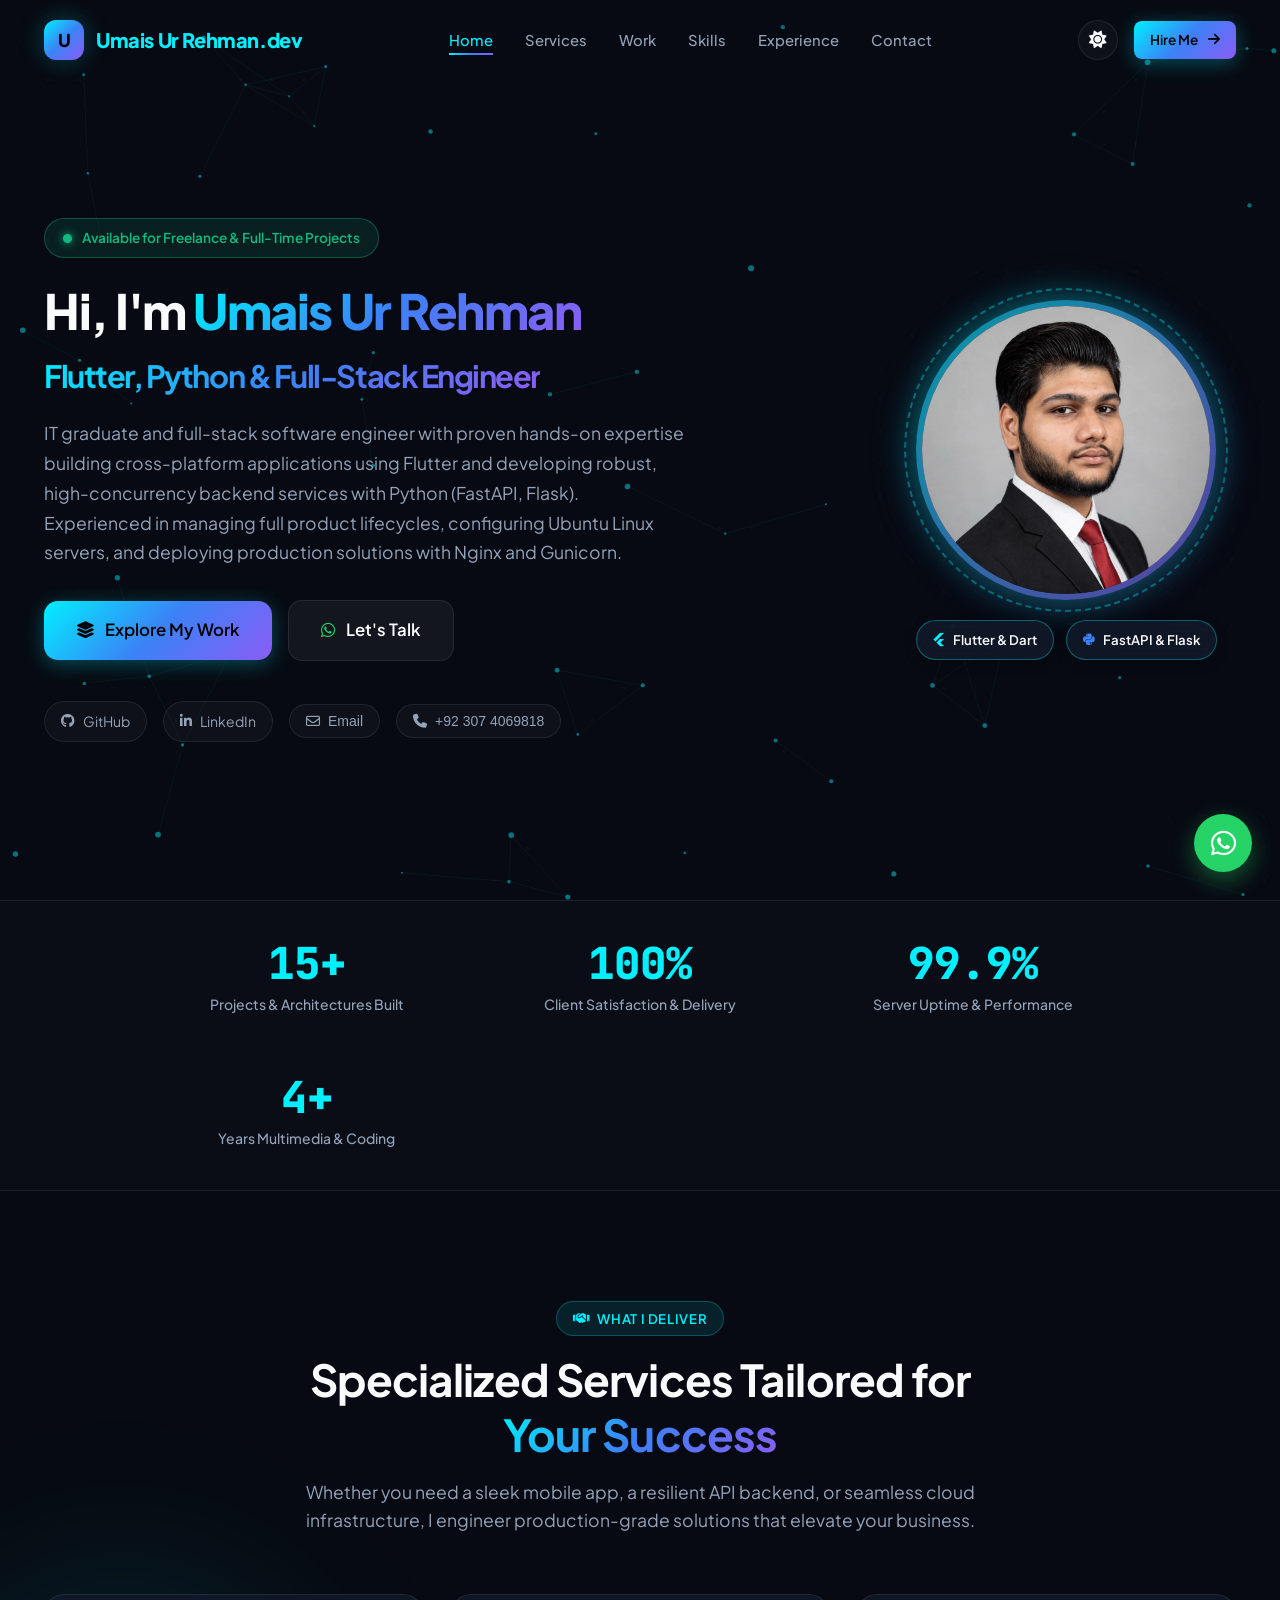
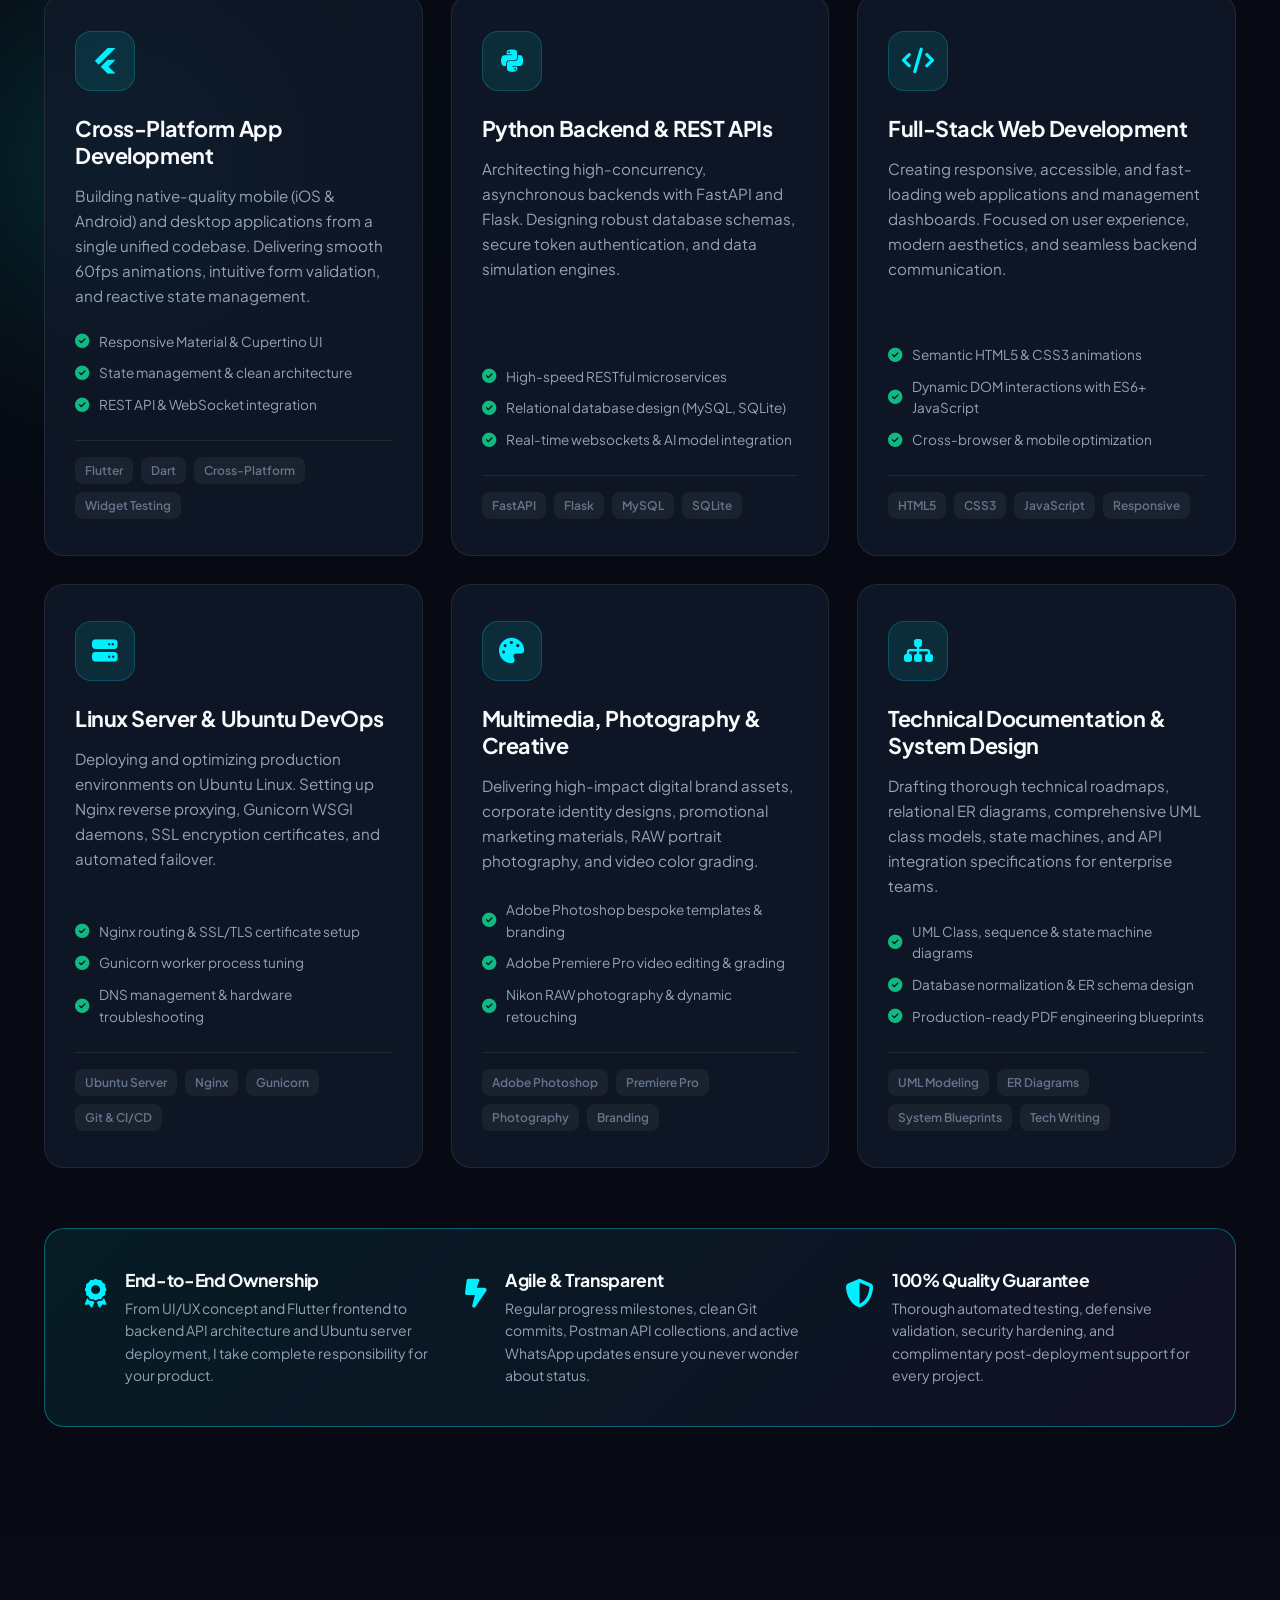
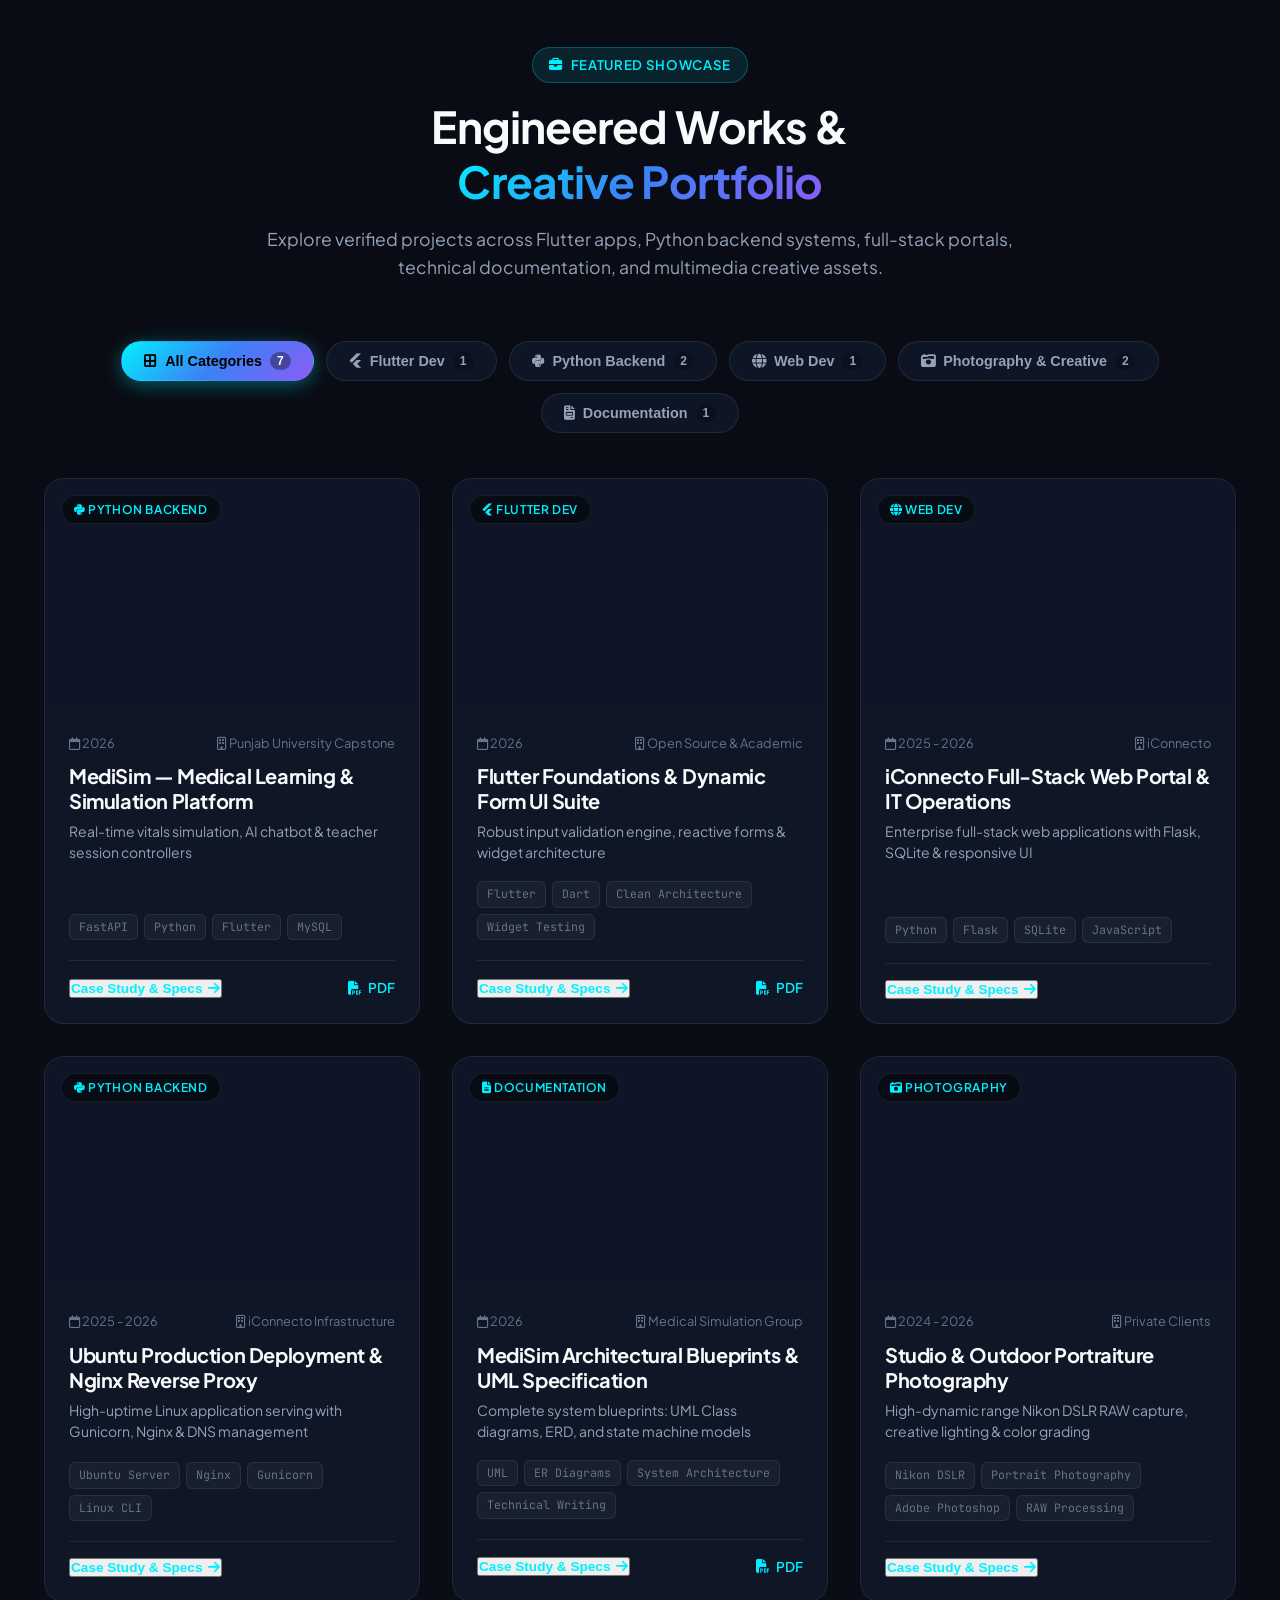
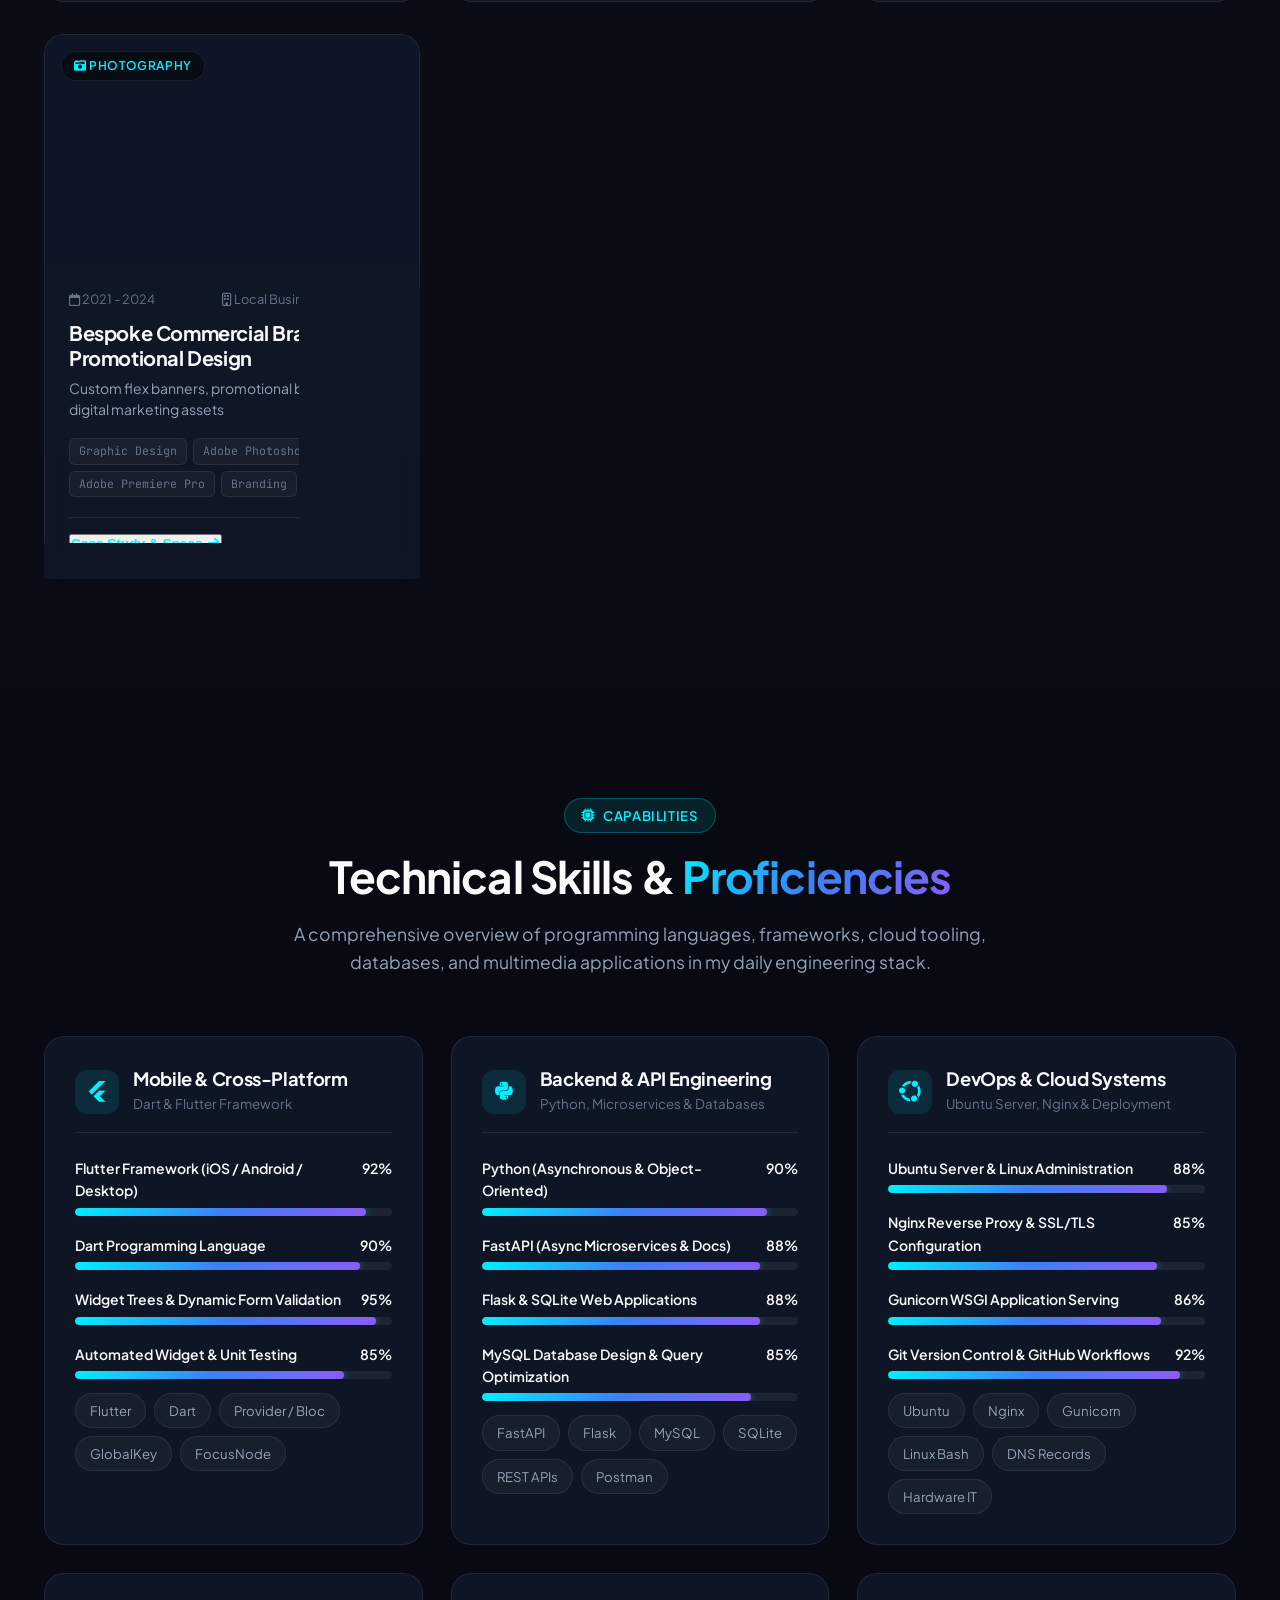
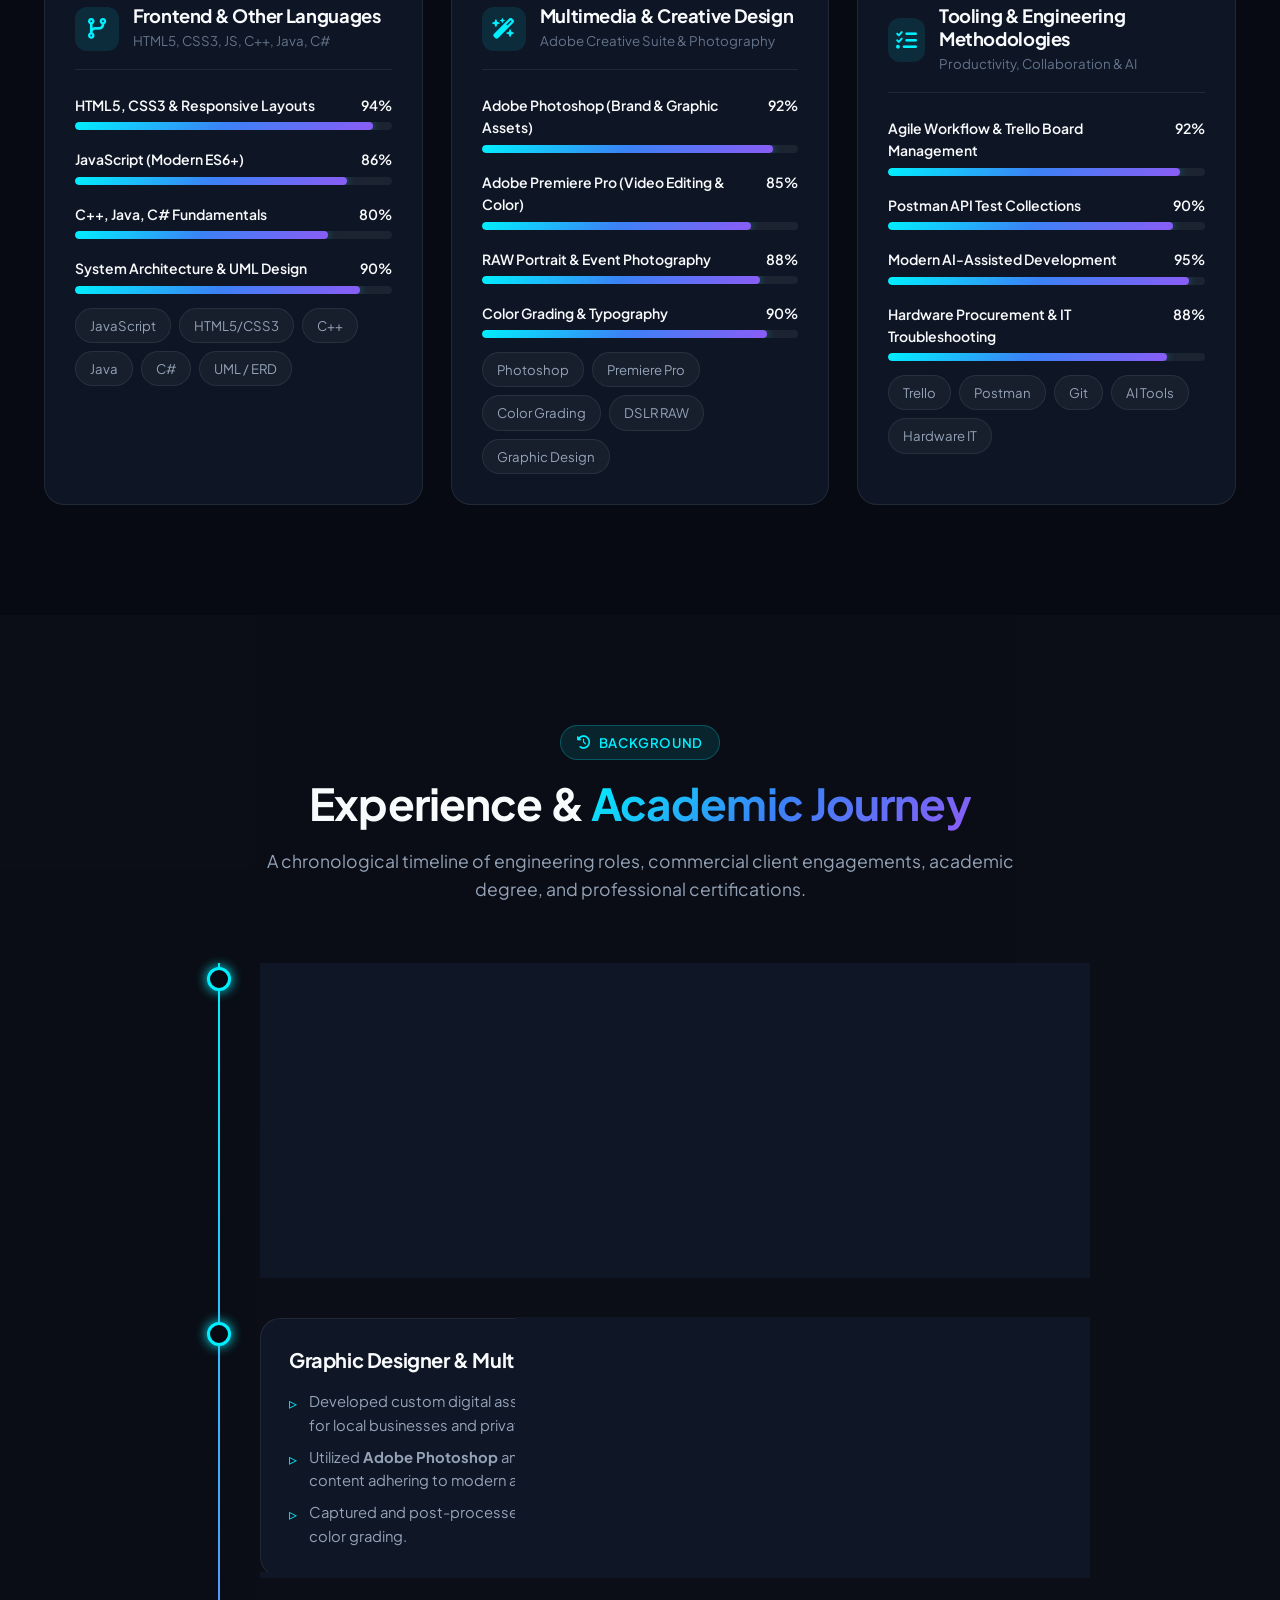
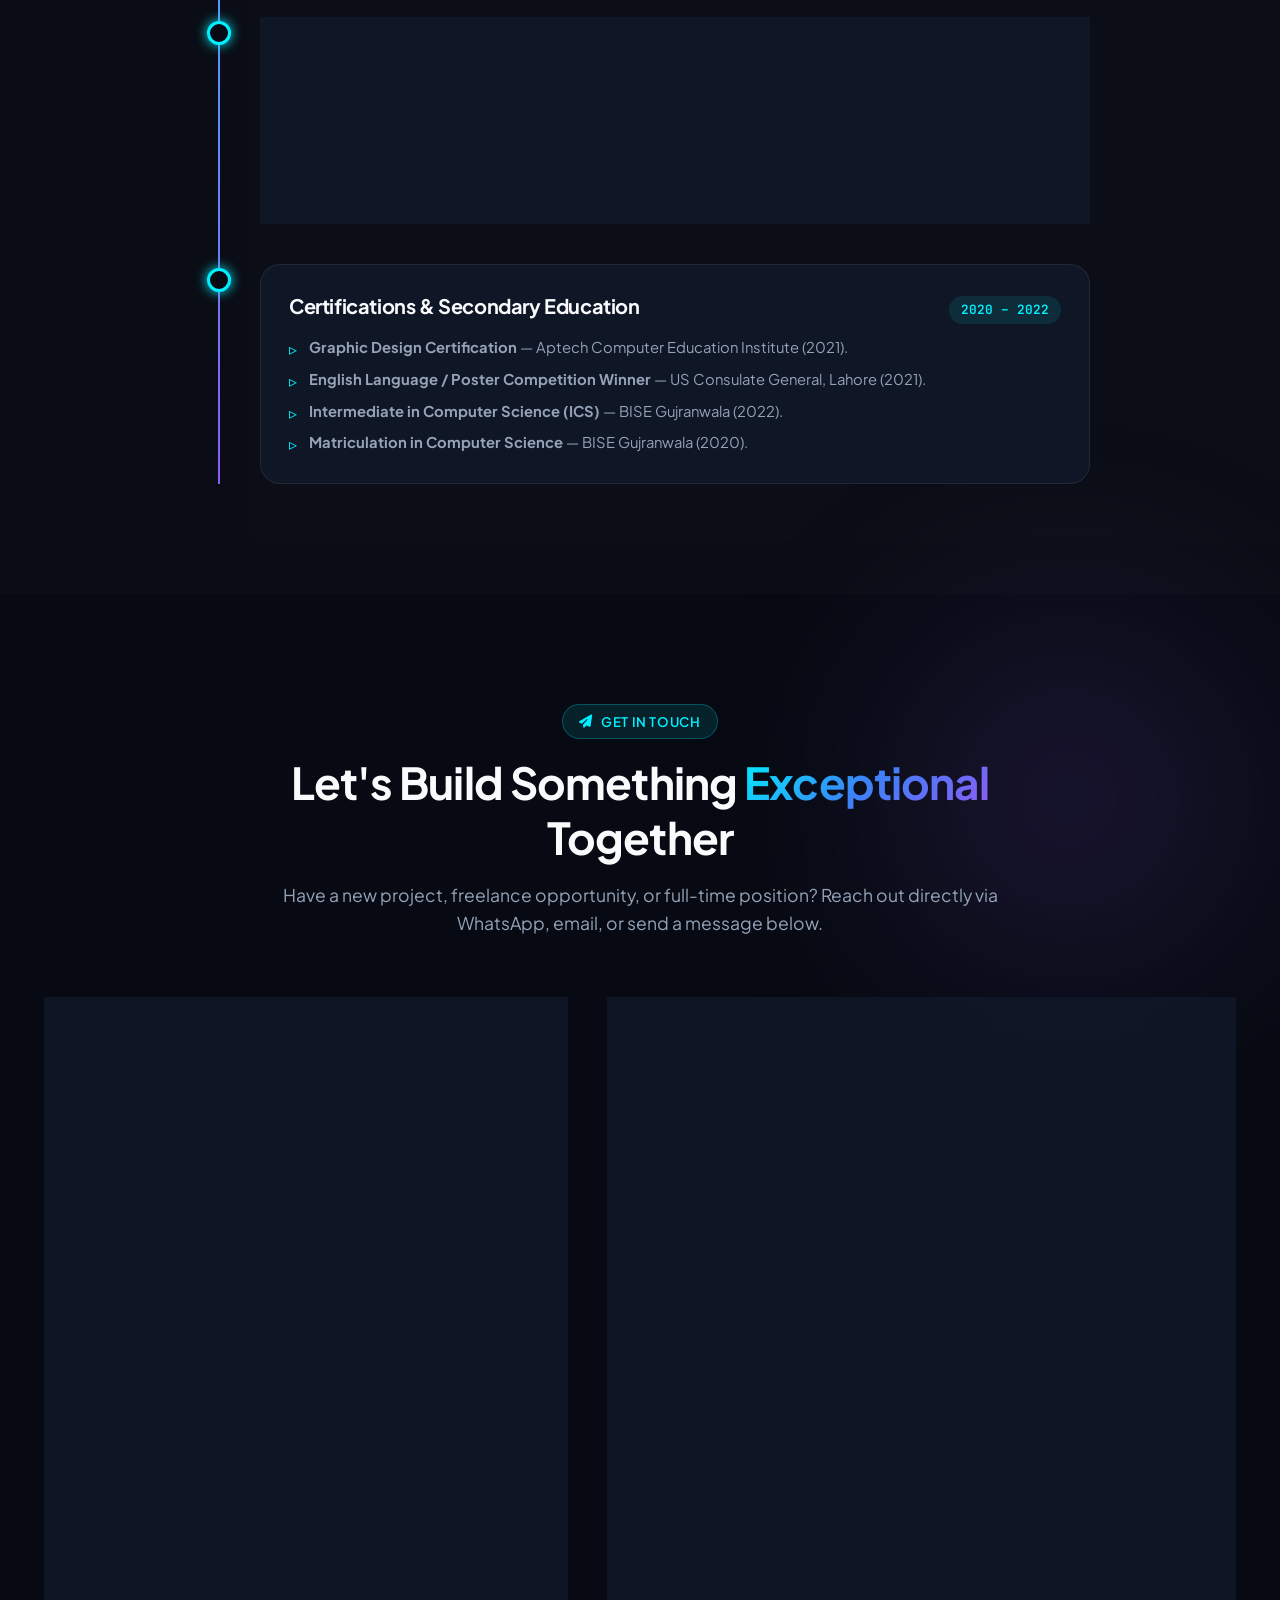
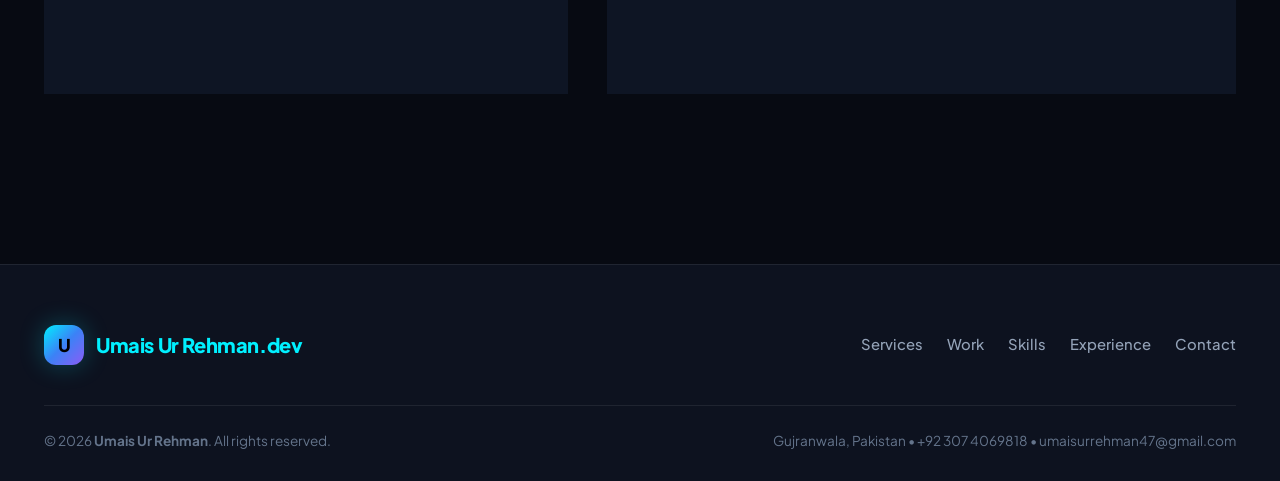
==== commit 2f909157: "Profile pic" ====
--- a/index.html
+++ b/index.html
@@ -11,7 +11,7 @@
   <!-- Open Graph / Meta for Social Sharing -->
   <meta property="og:title" content="Umais Ur Rehman — Software Developer Portfolio">
   <meta property="og:description" content="Showcasing cross-platform Flutter apps, robust Python backends, Ubuntu DevOps, and creative design.">
-  <meta property="og:image" content="assets/img/profile.jpeg">
+  <meta property="og:image" content="assets\img\profile.jpeg">
   <meta property="og:type" content="website">
 
   <!-- Instant /admin route handler -->
@@ -32,7 +32,7 @@
   <!-- Main Stylesheet -->
   <link rel="stylesheet" href="css/style.css">
   
-  <link rel="icon" type="image/jpeg" href="assets/img/profile.jpeg">
+  <link rel="icon" type="image/jpeg" href="assets\img\profile.jpeg">
 </head>
 <body>
 
@@ -182,7 +182,7 @@
               <div class="avatar-ring"></div>
               <div class="avatar-backdrop"></div>
               <div class="avatar-img-container">
-                <img id="hero-avatar-img" src="assets/img/profile.jpeg" alt="Umais Ur Rehman - Software Developer" class="avatar-img" onerror="this.src='assets/img/profile.jpeg'">
+                <img id="hero-avatar-img" src="assets\img\profile.jpeg" alt="Umais Ur Rehman - Software Developer" class="avatar-img" onerror="this.src='assets\img\profile.jpeg'">
               </div>
             </div>
 
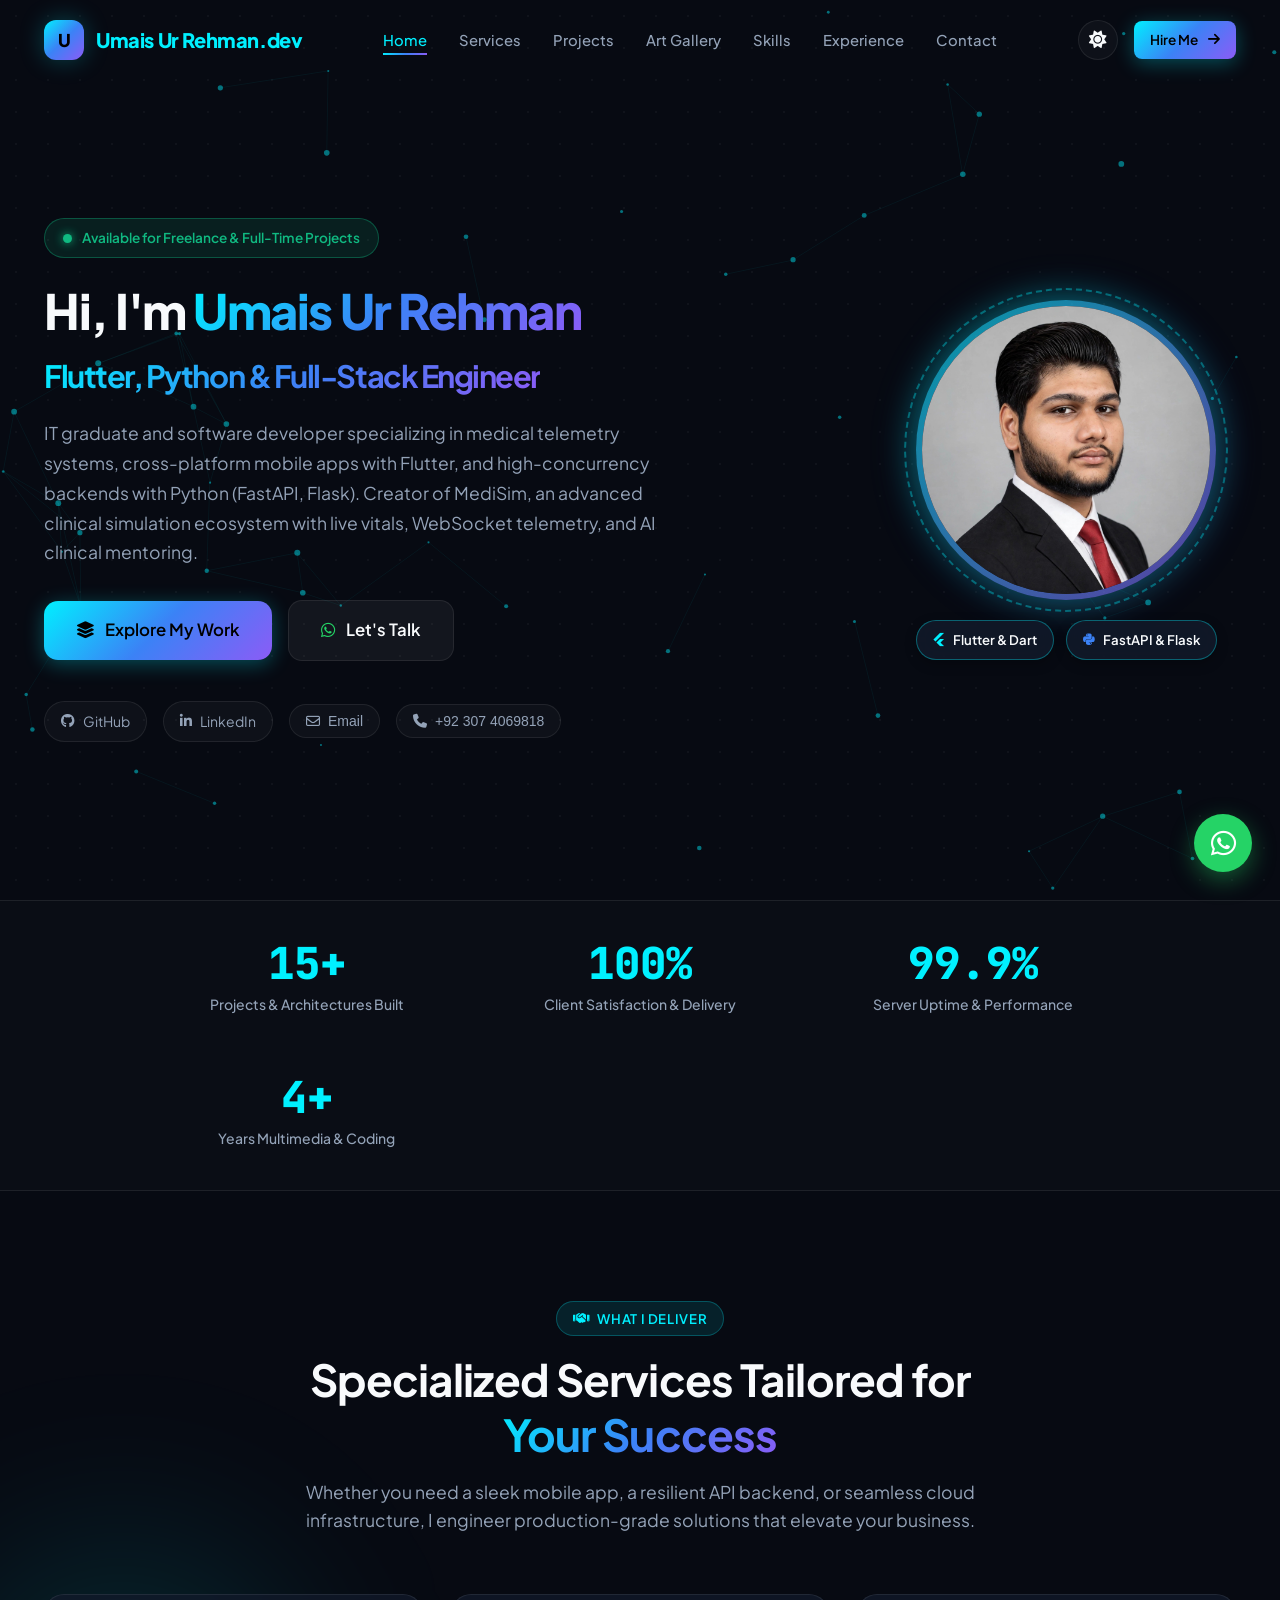
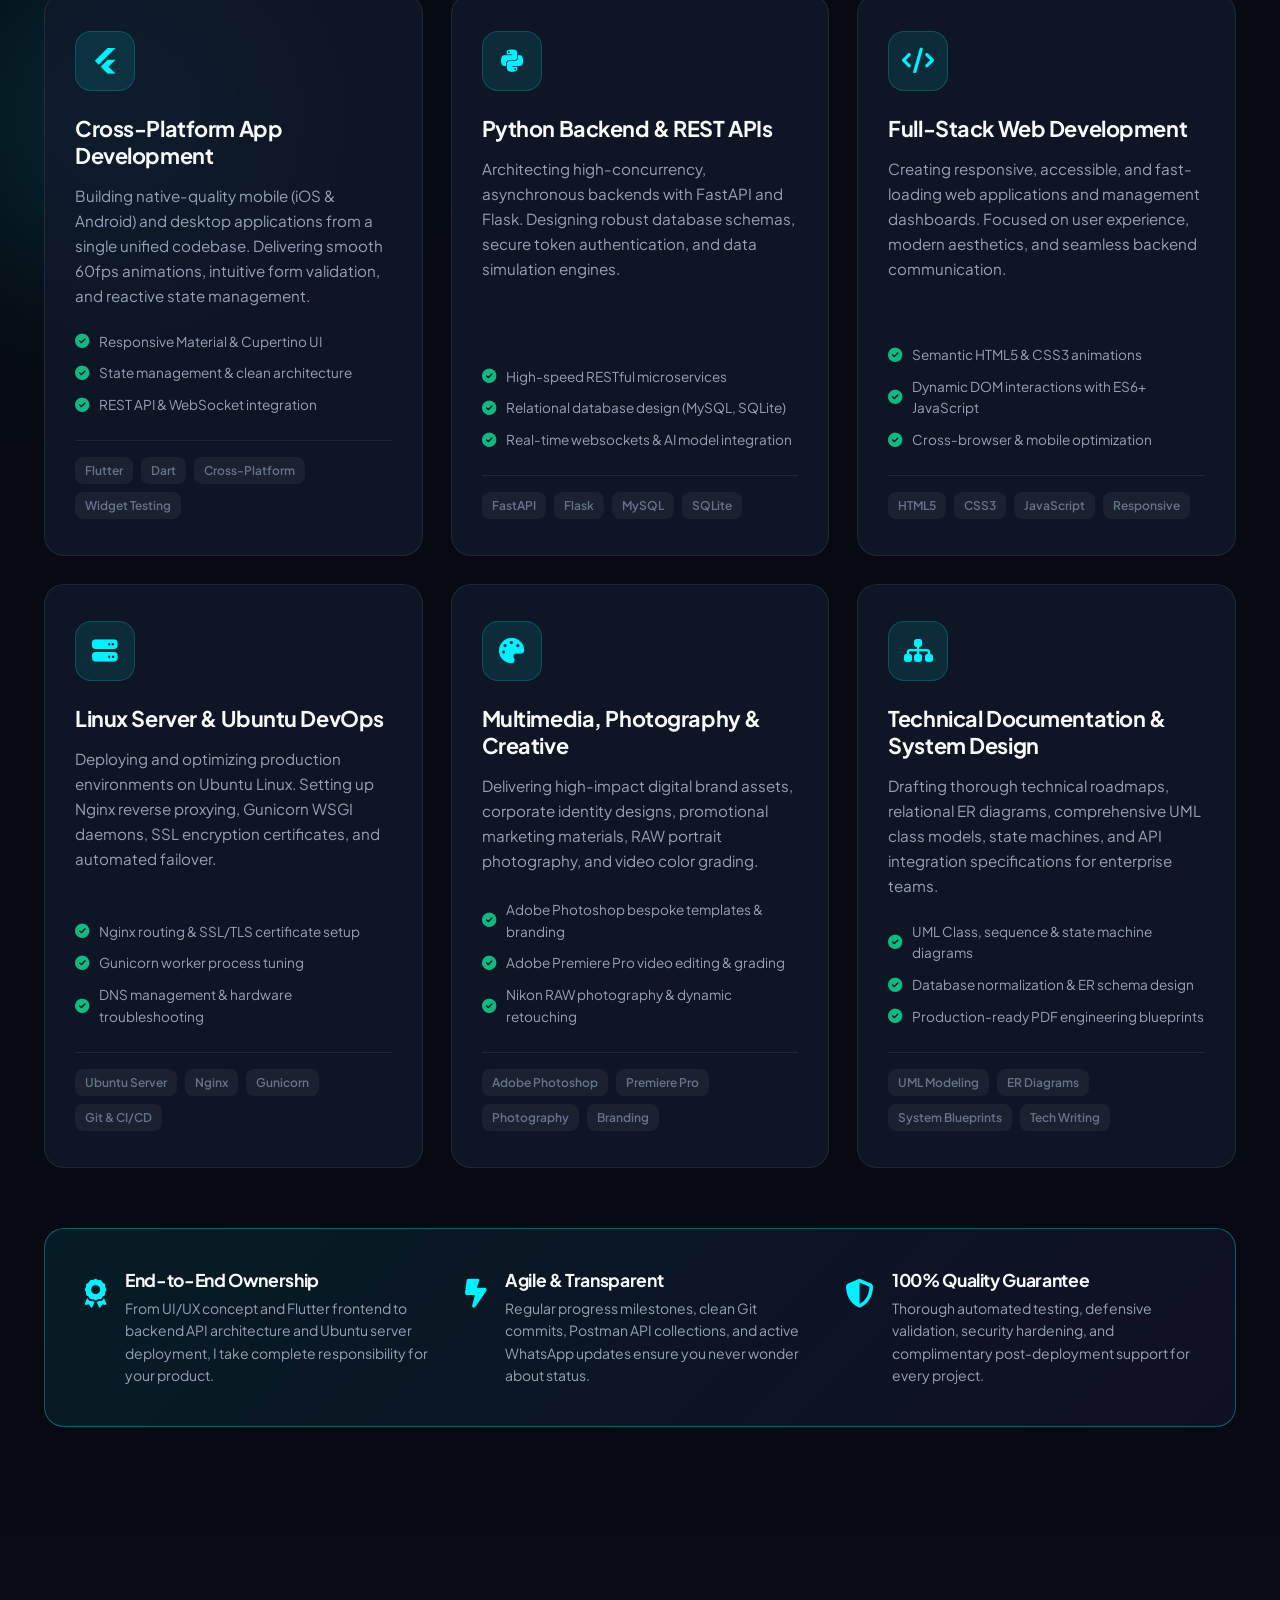
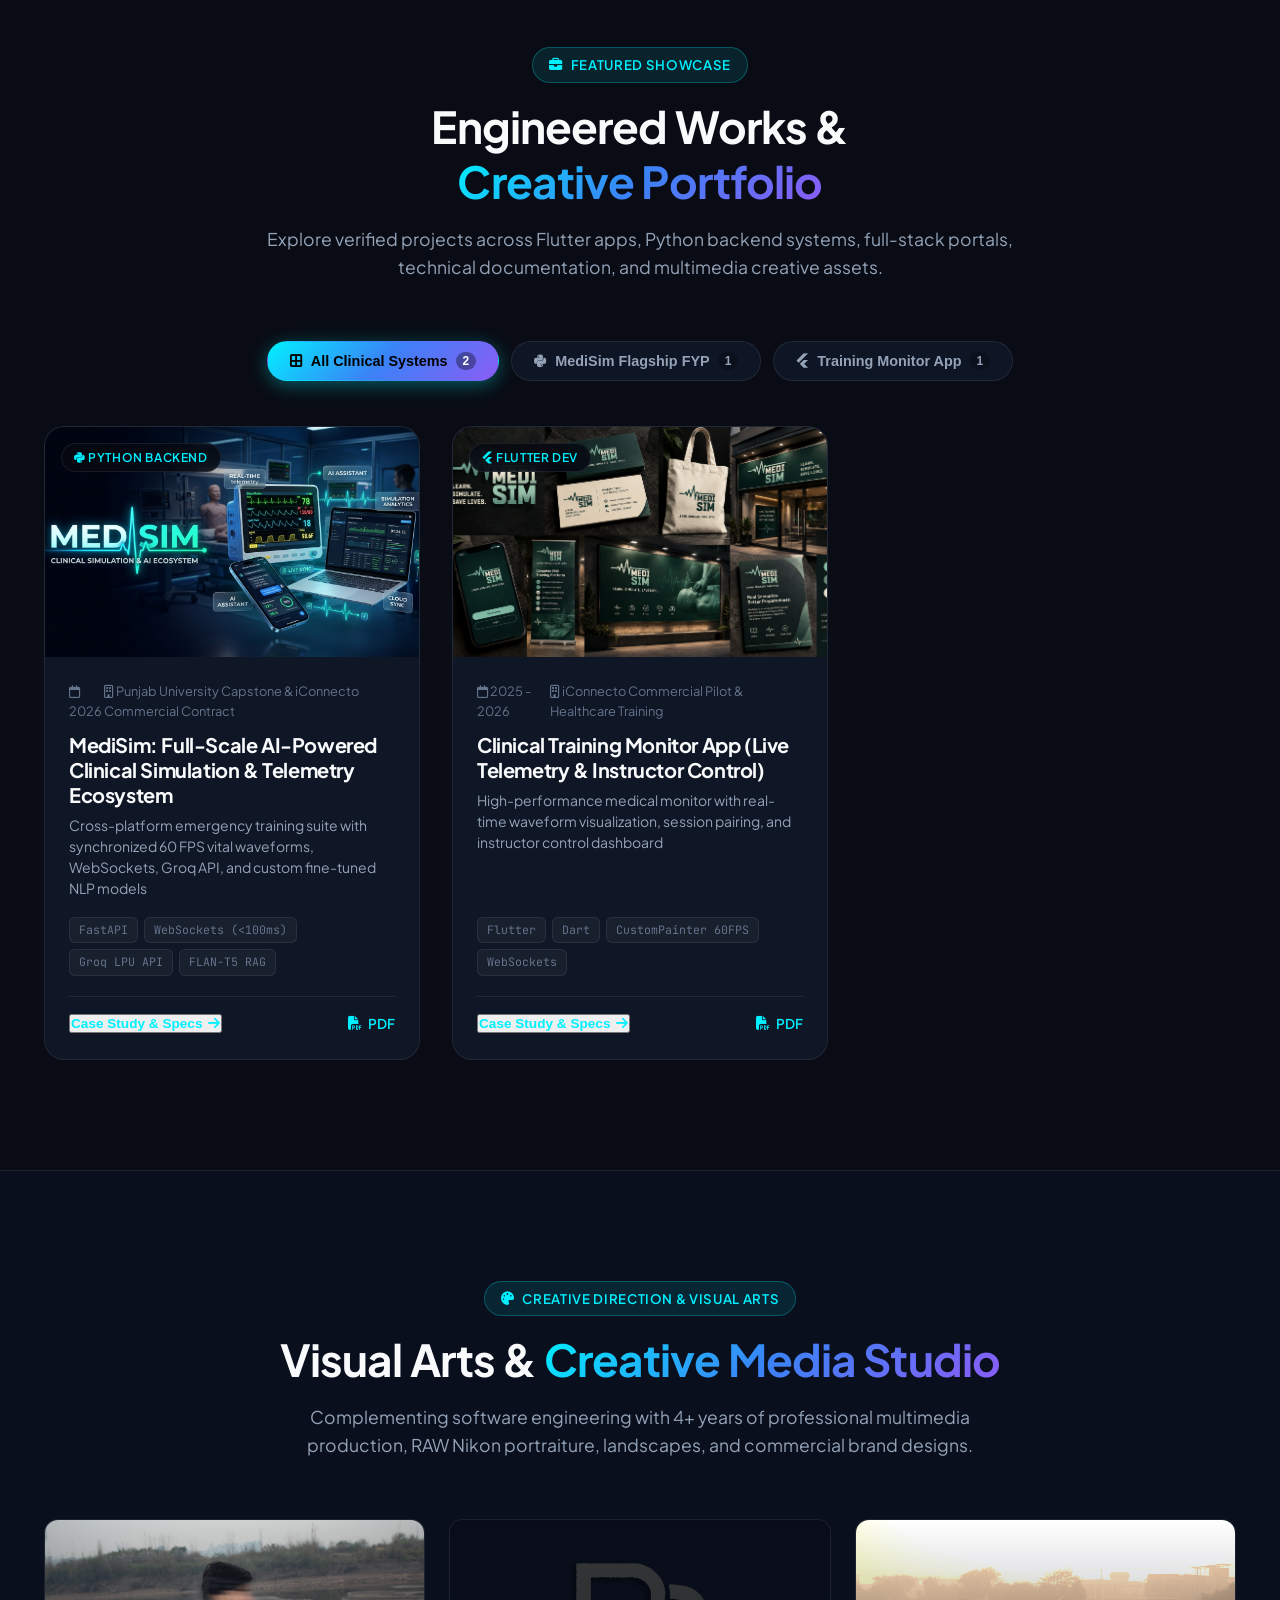
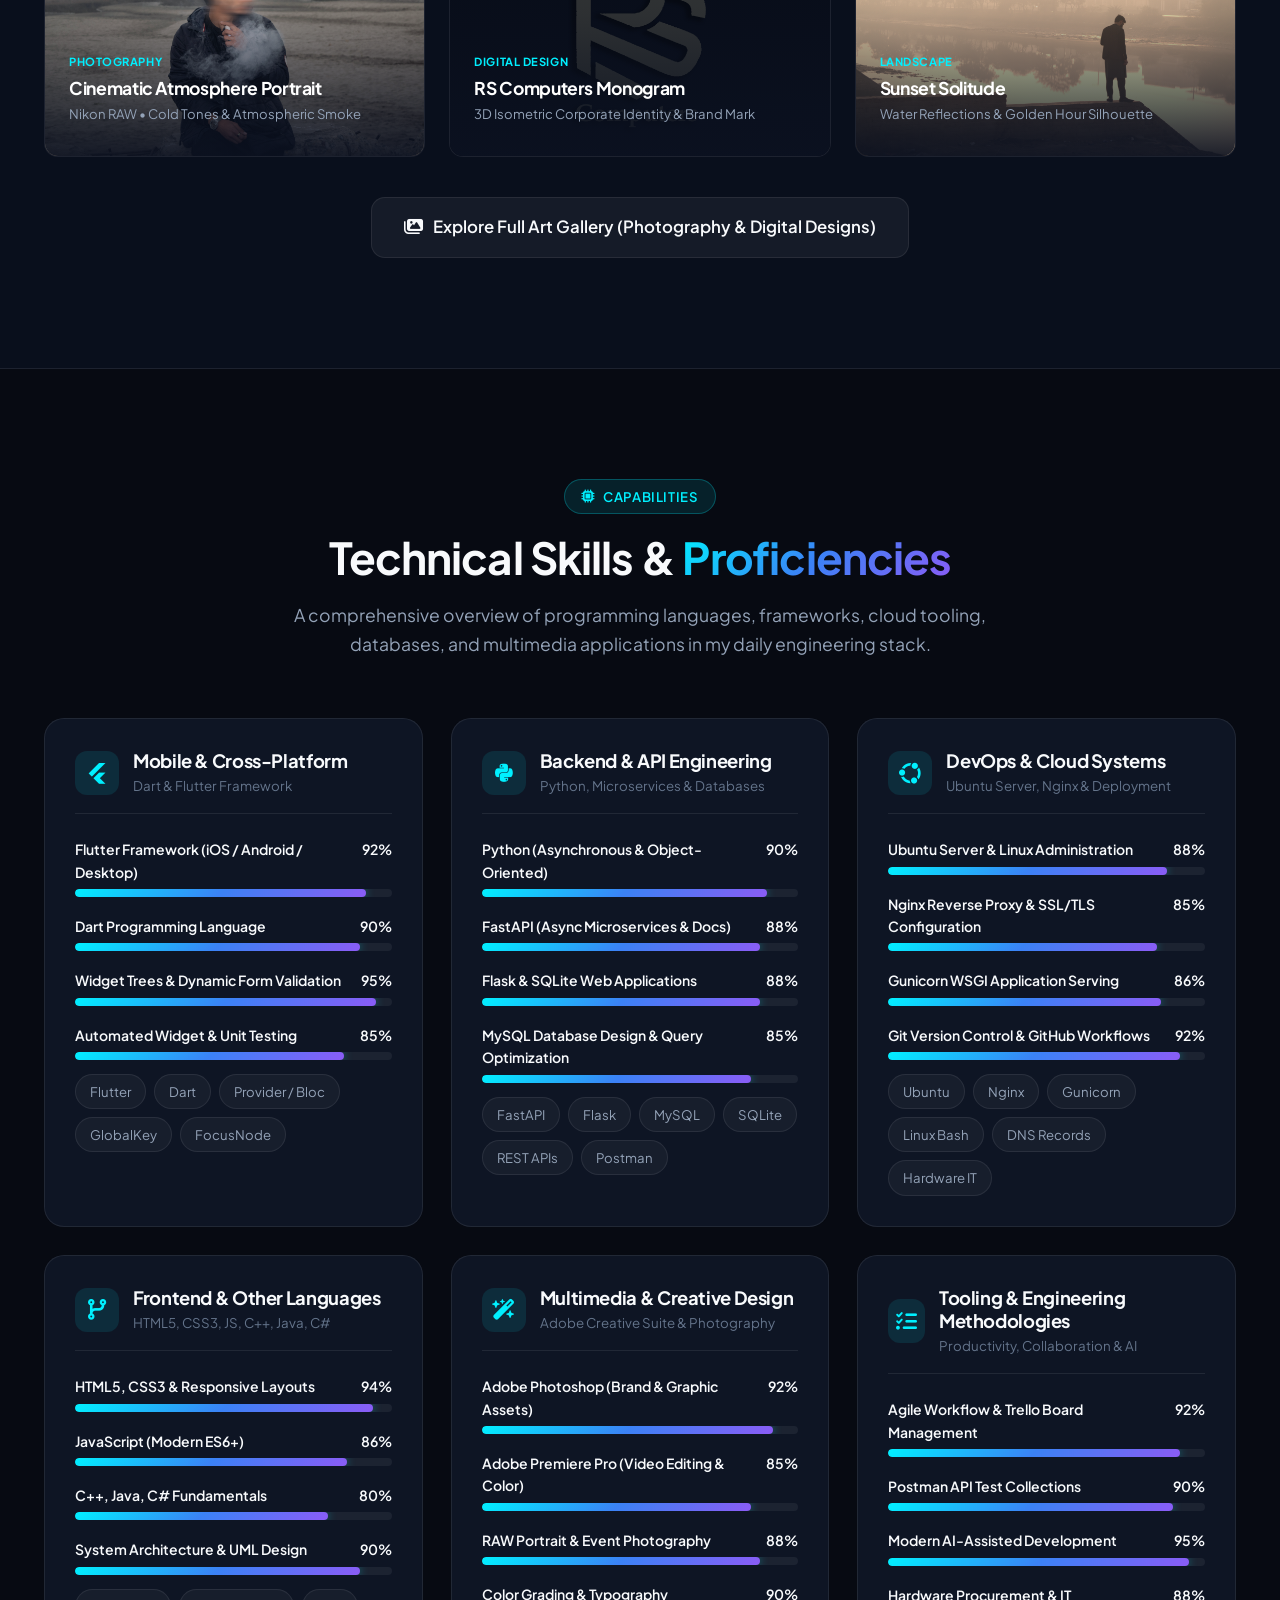
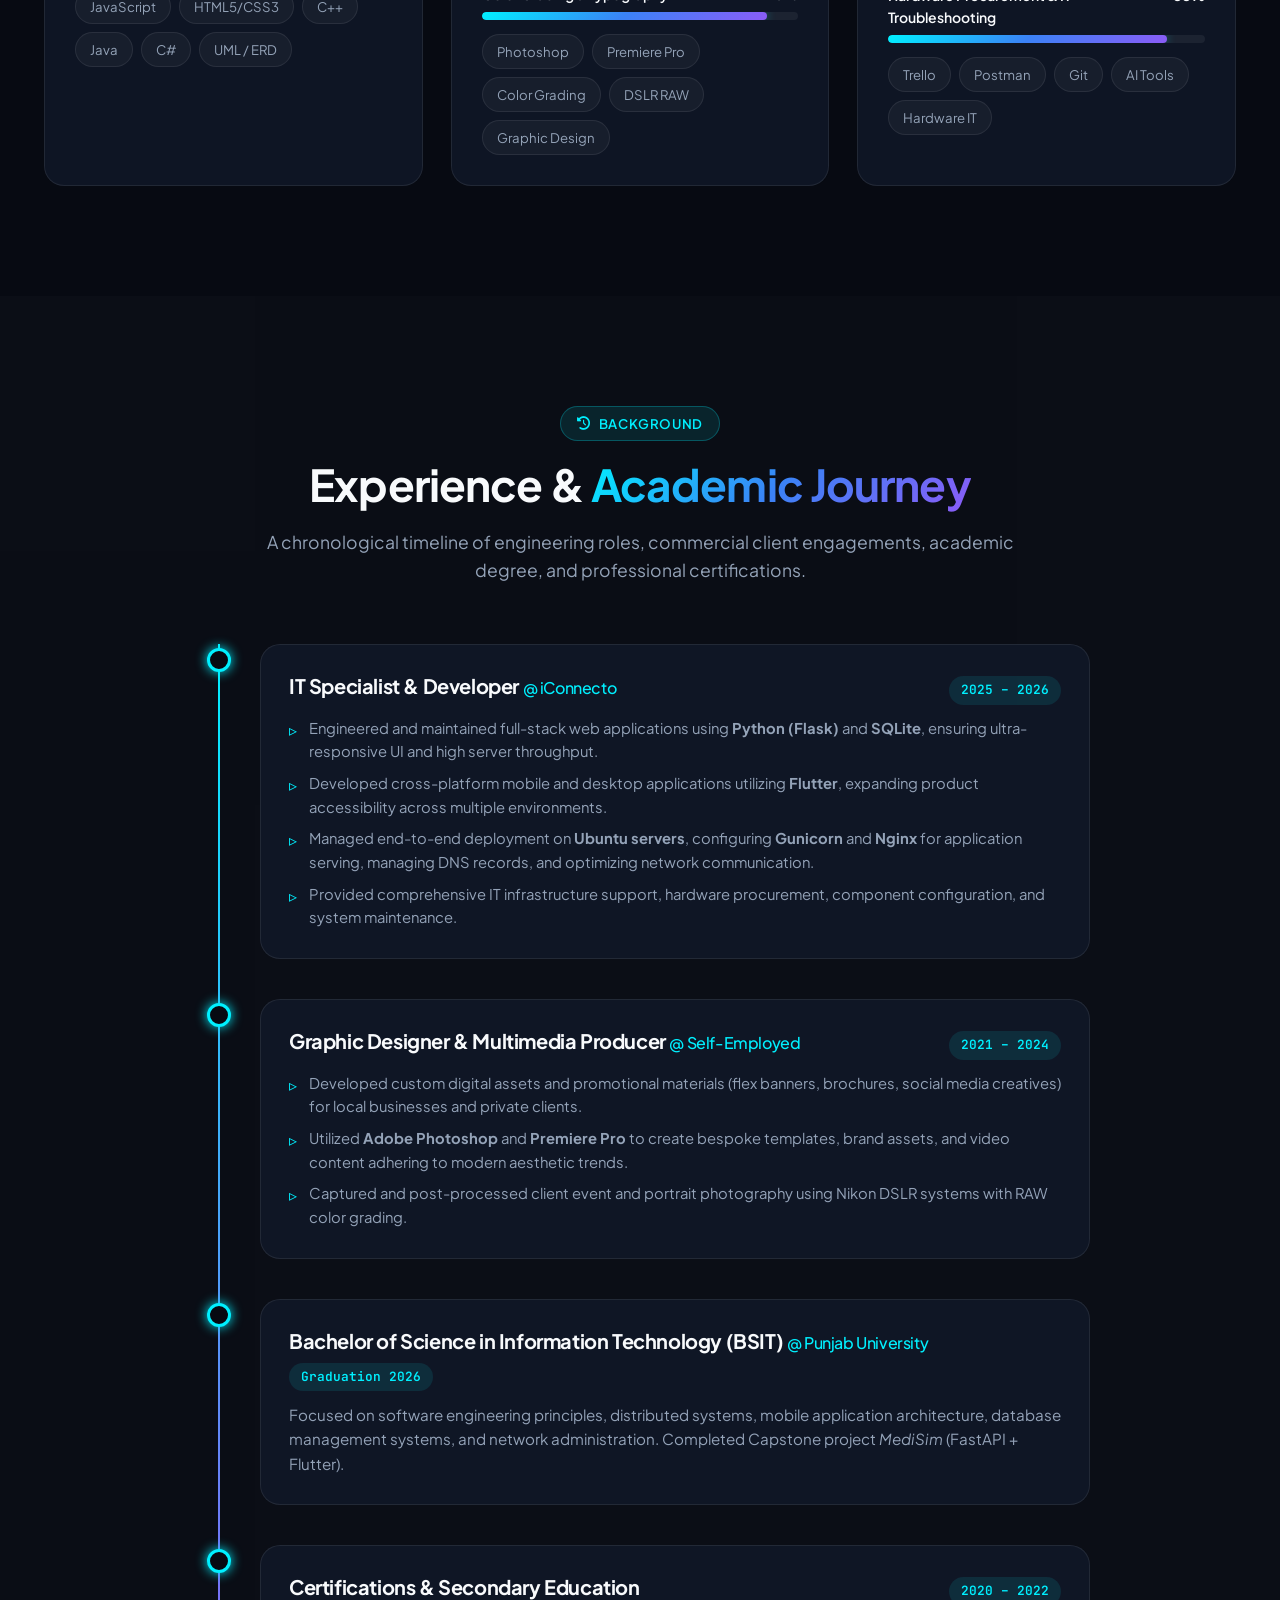
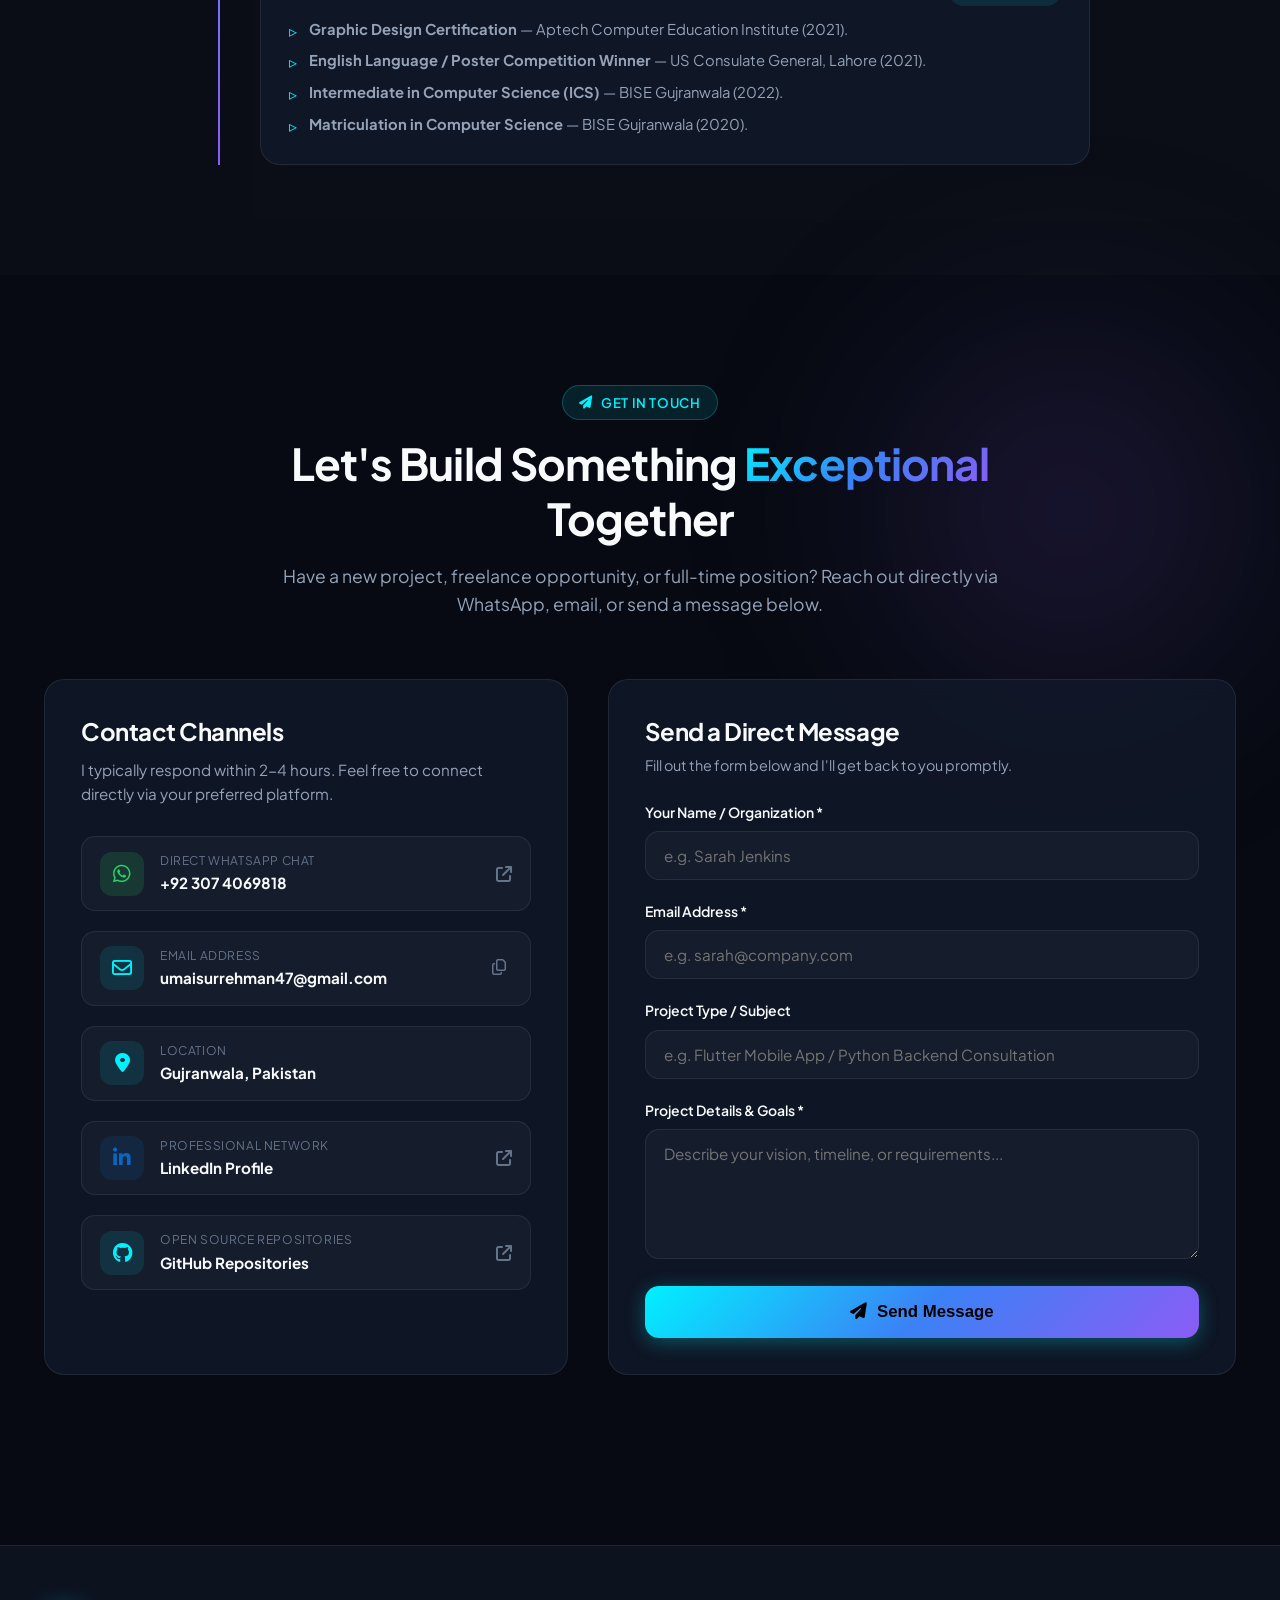
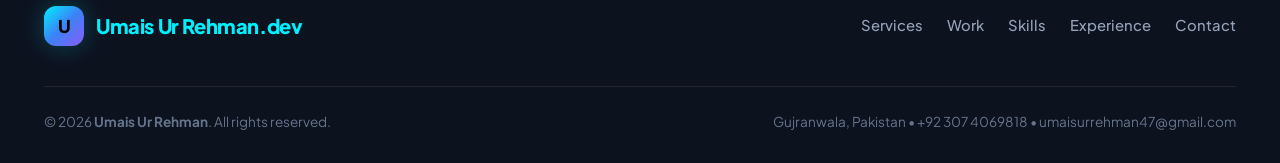
==== commit 36160985: "Profile pic" ====
--- a/index.html
+++ b/index.html
@@ -101,7 +101,8 @@
           <ul class="nav-menu">
             <li><a href="#home" class="nav-link active">Home</a></li>
             <li><a href="#services" class="nav-link">Services</a></li>
-            <li><a href="#work" class="nav-link">Work</a></li>
+            <li><a href="#work" class="nav-link">Projects</a></li>
+            <li><a href="gallery.html" class="nav-link">Art Gallery</a></li>
             <li><a href="#skills" class="nav-link">Skills</a></li>
             <li><a href="#experience" class="nav-link">Experience</a></li>
             <li><a href="#contact" class="nav-link">Contact</a></li>
@@ -391,33 +392,71 @@
           <!-- Category Filters -->
           <div class="portfolio-filter-bar reveal-up">
             <button class="filter-btn active" data-filter="all">
-              <i class="fa-solid fa-border-all"></i> All Categories
+              <i class="fa-solid fa-border-all"></i> All Clinical Systems
               <span class="filter-count" data-filter-count="all">0</span>
             </button>
+            <button class="filter-btn" data-filter="python">
+              <i class="fa-brands fa-python"></i> MediSim Flagship FYP
+              <span class="filter-count" data-filter-count="python">0</span>
+            </button>
             <button class="filter-btn" data-filter="flutter">
-              <i class="fa-brands fa-flutter"></i> Flutter Dev
+              <i class="fa-brands fa-flutter"></i> Training Monitor App
               <span class="filter-count" data-filter-count="flutter">0</span>
             </button>
-            <button class="filter-btn" data-filter="python">
-              <i class="fa-brands fa-python"></i> Python Backend
-              <span class="filter-count" data-filter-count="python">0</span>
-            </button>
-            <button class="filter-btn" data-filter="web">
-              <i class="fa-solid fa-globe"></i> Web Dev
-              <span class="filter-count" data-filter-count="web">0</span>
-            </button>
-            <button class="filter-btn" data-filter="photography">
-              <i class="fa-solid fa-camera-retro"></i> Photography & Creative
-              <span class="filter-count" data-filter-count="photography">0</span>
-            </button>
-            <button class="filter-btn" data-filter="documentation">
-              <i class="fa-solid fa-file-invoice"></i> Documentation
-              <span class="filter-count" data-filter-count="documentation">0</span>
-            </button>
           </div>
 
           <!-- Dynamic Projects Grid -->
           <div id="projects-grid" class="projects-grid"></div>
+        </div>
+      </section>
+
+      <!-- Creative Media & Art Studio Teaser -->
+      <section id="gallery" class="section" style="background: rgba(15, 23, 42, 0.45); border-top: 1px solid var(--border-color); border-bottom: 1px solid var(--border-color);">
+        <div class="container">
+          <div class="section-header reveal-up">
+            <span class="section-tag"><i class="fa-solid fa-palette"></i> Creative Direction & Visual Arts</span>
+            <h2 class="section-title">Visual Arts & <span class="gradient-text">Creative Media Studio</span></h2>
+            <p class="section-subtitle">
+              Complementing software engineering with 4+ years of professional multimedia production, RAW Nikon portraiture, landscapes, and commercial brand designs.
+            </p>
+          </div>
+
+          <!-- Featured Showcase Grid Preview -->
+          <div style="display: grid; grid-template-columns: repeat(auto-fit, minmax(280px, 1fr)); gap: 24px;" class="reveal-up">
+            <div class="photo-item" style="aspect-ratio: 16/10;" onclick="window.location.href='gallery.html'">
+              <img src="assets/img/gallary/photography/DSC_0153_1.jpg" alt="Cinematic Atmosphere Portrait" loading="lazy">
+              <div class="photo-hover-overlay" style="opacity: 1; background: linear-gradient(to top, rgba(11, 17, 32, 0.92) 0%, rgba(11, 17, 32, 0.2) 60%, transparent 100%);">
+                <span class="photo-badge">Photography</span>
+                <h5>Cinematic Atmosphere Portrait</h5>
+                <p>Nikon RAW • Cold Tones & Atmospheric Smoke</p>
+              </div>
+            </div>
+
+            <div class="photo-item" style="aspect-ratio: 16/10;" onclick="window.location.href='gallery.html'">
+              <img src="assets/img/gallary/designs/RZ logo.png" alt="RS Computers Corporate Identity" loading="lazy" style="object-fit: contain; background: #080d19; padding: 20px;">
+              <div class="photo-hover-overlay" style="opacity: 1; background: linear-gradient(to top, rgba(11, 17, 32, 0.92) 0%, rgba(11, 17, 32, 0.2) 60%, transparent 100%);">
+                <span class="photo-badge">Digital Design</span>
+                <h5>RS Computers Monogram</h5>
+                <p>3D Isometric Corporate Identity & Brand Mark</p>
+              </div>
+            </div>
+
+            <div class="photo-item" style="aspect-ratio: 16/10;" onclick="window.location.href='gallery.html'">
+              <img src="assets/img/gallary/photography/DSC_0503.jpg" alt="Sunset Solitude Landscape" loading="lazy">
+              <div class="photo-hover-overlay" style="opacity: 1; background: linear-gradient(to top, rgba(11, 17, 32, 0.92) 0%, rgba(11, 17, 32, 0.2) 60%, transparent 100%);">
+                <span class="photo-badge">Landscape</span>
+                <h5>Sunset Solitude</h5>
+                <p>Water Reflections & Golden Hour Silhouette</p>
+              </div>
+            </div>
+          </div>
+
+          <div style="text-align: center; margin-top: 40px;" class="reveal-up">
+            <a href="gallery.html" class="btn btn-secondary btn-lg">
+              <i class="fa-solid fa-images"></i>
+              <span>Explore Full Art Gallery (Photography & Digital Designs)</span>
+            </a>
+          </div>
         </div>
       </section>
 
@@ -881,6 +920,19 @@
         <div id="project-modal-body"></div>
       </div>
     </div>
+
+    <!-- Creative Media Lightbox Modal -->
+    <div id="gallery-lightbox" class="modal-backdrop">
+      <div class="lightbox-content-box">
+        <button class="modal-close-btn" onclick="closeLightbox()" aria-label="Close lightbox">
+          <i class="fa-solid fa-xmark"></i>
+        </button>
+        <div class="lightbox-image-container">
+          <img id="lightbox-img" src="" alt="Full view">
+        </div>
+        <div id="lightbox-caption" class="lightbox-caption-text"></div>
+      </div>
+    </div>
   </div>
 
   <!-- JavaScript Modules -->
--- a/css/style.css
+++ b/css/style.css
@@ -2316,3 +2316,410 @@
   from { opacity: 0; transform: scale(0.98); }
   to { opacity: 1; transform: scale(1); }
 }
+
+/* ==========================================================================
+   Creative Studio Gallery & Before/After Styles
+   ========================================================================== */
+
+.gallery-tabs-nav {
+  display: flex;
+  justify-content: center;
+  gap: 12px;
+  flex-wrap: wrap;
+  margin-bottom: 40px;
+}
+
+.gallery-tab-btn {
+  background: var(--bg-card);
+  border: 1px solid var(--border-color);
+  color: var(--text-muted);
+  padding: 12px 24px;
+  border-radius: 50px;
+  font-size: 0.95rem;
+  font-weight: 600;
+  cursor: pointer;
+  display: inline-flex;
+  align-items: center;
+  gap: 10px;
+  transition: var(--transition-fast);
+}
+
+.gallery-tab-btn:hover {
+  color: var(--text-main);
+  border-color: var(--border-highlight);
+  background: rgba(255, 255, 255, 0.05);
+}
+
+.gallery-tab-btn.active {
+  background: var(--gradient-primary);
+  color: #0b1120;
+  border-color: transparent;
+  box-shadow: 0 4px 20px rgba(0, 240, 255, 0.25);
+}
+
+.gallery-tab-pane {
+  display: none;
+  animation: fadeIn 0.4s ease forwards;
+}
+
+.gallery-tab-pane.active {
+  display: block;
+}
+
+/* Before & After Dual-Card Display */
+.before-after-grid {
+  display: grid;
+  grid-template-columns: 1fr;
+  gap: 36px;
+  max-width: 1100px;
+  margin: 0 auto;
+}
+
+.comparison-card {
+  background: var(--bg-card);
+  backdrop-filter: blur(16px);
+  border: 1px solid var(--border-color);
+  border-radius: var(--radius-lg);
+  overflow: hidden;
+  box-shadow: 0 10px 30px rgba(0, 0, 0, 0.4);
+  transition: var(--transition-fast);
+}
+
+.comparison-card:hover {
+  border-color: var(--border-highlight);
+  transform: translateY(-3px);
+}
+
+.comparison-header {
+  padding: 20px 24px;
+  background: rgba(255, 255, 255, 0.02);
+  border-bottom: 1px solid var(--border-color);
+  display: flex;
+  justify-content: space-between;
+  align-items: center;
+  flex-wrap: wrap;
+  gap: 12px;
+}
+
+.comparison-title-box h4 {
+  font-size: 1.15rem;
+  font-weight: 700;
+  color: var(--text-main);
+  margin-top: 4px;
+}
+
+.comparison-tag {
+  font-size: 0.75rem;
+  font-weight: 700;
+  text-transform: uppercase;
+  letter-spacing: 0.08em;
+  color: var(--accent-cyan);
+}
+
+.comparison-badge {
+  font-size: 0.8rem;
+  font-weight: 600;
+  padding: 6px 14px;
+  background: rgba(0, 240, 255, 0.1);
+  color: var(--accent-cyan);
+  border: 1px solid rgba(0, 240, 255, 0.25);
+  border-radius: 50px;
+}
+
+.comparison-slider-container {
+  display: grid;
+  grid-template-columns: 1fr 1fr;
+  gap: 16px;
+  padding: 20px;
+  background: #070c18;
+}
+
+@media (max-width: 768px) {
+  .comparison-slider-container {
+    grid-template-columns: 1fr;
+  }
+}
+
+.comparison-half {
+  position: relative;
+  border-radius: 12px;
+  overflow: hidden;
+  border: 1px solid rgba(255, 255, 255, 0.08);
+  background: #000;
+}
+
+.image-label {
+  position: absolute;
+  top: 12px;
+  left: 12px;
+  z-index: 2;
+  padding: 6px 14px;
+  border-radius: 6px;
+  font-size: 0.78rem;
+  font-weight: 700;
+  letter-spacing: 0.03em;
+  backdrop-filter: blur(8px);
+}
+
+.label-before {
+  background: rgba(15, 23, 42, 0.85);
+  color: #94a3b8;
+  border: 1px solid rgba(148, 163, 184, 0.3);
+}
+
+.label-after {
+  background: rgba(6, 182, 212, 0.85);
+  color: #042f2e;
+  font-weight: 800;
+  border: 1px solid rgba(255, 255, 255, 0.4);
+}
+
+.comparison-img {
+  width: 100%;
+  height: 380px;
+  object-fit: cover;
+  display: block;
+  transition: transform 0.4s ease;
+}
+
+.comparison-half:hover .comparison-img {
+  transform: scale(1.03);
+}
+
+.comparison-footer {
+  padding: 16px 24px;
+  background: rgba(255, 255, 255, 0.02);
+  border-top: 1px solid var(--border-color);
+  font-size: 0.88rem;
+  color: var(--text-dim);
+  line-height: 1.6;
+}
+
+/* Photography Masonry Grid */
+.photography-masonry-grid {
+  display: grid;
+  grid-template-columns: repeat(auto-fill, minmax(280px, 1fr));
+  gap: 20px;
+}
+
+.photo-item {
+  position: relative;
+  border-radius: 14px;
+  overflow: hidden;
+  cursor: pointer;
+  border: 1px solid var(--border-color);
+  aspect-ratio: 4/5;
+  background: #0a0f1d;
+}
+
+.photo-item img {
+  width: 100%;
+  height: 100%;
+  object-fit: cover;
+  display: block;
+  transition: transform 0.5s ease;
+}
+
+.photo-item:hover img {
+  transform: scale(1.06);
+}
+
+.photo-hover-overlay {
+  position: absolute;
+  inset: 0;
+  background: linear-gradient(to top, rgba(11, 17, 32, 0.92) 0%, rgba(11, 17, 32, 0.4) 50%, transparent 100%);
+  display: flex;
+  flex-direction: column;
+  justify-content: flex-end;
+  padding: 24px;
+  opacity: 0;
+  transition: opacity 0.3s ease;
+}
+
+.photo-item:hover .photo-hover-overlay {
+  opacity: 1;
+}
+
+.photo-badge {
+  font-size: 0.7rem;
+  font-weight: 700;
+  text-transform: uppercase;
+  color: var(--accent-cyan);
+  margin-bottom: 6px;
+  letter-spacing: 0.05em;
+}
+
+.photo-hover-overlay h5 {
+  font-size: 1.1rem;
+  color: #fff;
+  margin-bottom: 4px;
+  font-weight: 700;
+}
+
+.photo-hover-overlay p {
+  font-size: 0.82rem;
+  color: #94a3b8;
+  margin-bottom: 8px;
+}
+
+.zoom-icon {
+  align-self: flex-end;
+  color: var(--accent-cyan);
+  font-size: 1.2rem;
+}
+
+/* Digital Design Cards Grid */
+.digital-design-grid {
+  display: grid;
+  grid-template-columns: repeat(auto-fit, minmax(320px, 1fr));
+  gap: 28px;
+}
+
+.design-card {
+  background: var(--bg-card);
+  backdrop-filter: blur(12px);
+  border: 1px solid var(--border-color);
+  border-radius: var(--radius-lg);
+  overflow: hidden;
+  transition: var(--transition-fast);
+  display: flex;
+  flex-direction: column;
+}
+
+.design-card:hover {
+  border-color: var(--border-highlight);
+  transform: translateY(-4px);
+  box-shadow: 0 12px 32px rgba(0, 0, 0, 0.4);
+}
+
+.design-media-preview {
+  position: relative;
+  background: #080d19;
+  height: 240px;
+  overflow: hidden;
+  cursor: pointer;
+  display: flex;
+  align-items: center;
+  justify-content: center;
+  border-bottom: 1px solid var(--border-color);
+}
+
+.design-media-preview img {
+  max-width: 90%;
+  max-height: 85%;
+  object-fit: contain;
+  transition: transform 0.4s ease;
+}
+
+.design-card:hover .design-media-preview img {
+  transform: scale(1.05);
+}
+
+.design-overlay-btn {
+  position: absolute;
+  top: 14px;
+  right: 14px;
+  width: 38px;
+  height: 38px;
+  border-radius: 50%;
+  background: rgba(11, 17, 32, 0.8);
+  border: 1px solid var(--border-color);
+  color: var(--accent-cyan);
+  display: flex;
+  align-items: center;
+  justify-content: center;
+  opacity: 0;
+  transition: opacity 0.3s ease;
+}
+
+.design-card:hover .design-overlay-btn {
+  opacity: 1;
+}
+
+.design-card-content {
+  padding: 24px;
+  flex-grow: 1;
+  display: flex;
+  flex-direction: column;
+}
+
+.design-meta-tags {
+  display: flex;
+  gap: 8px;
+  flex-wrap: wrap;
+  margin-bottom: 12px;
+}
+
+.badge-design-type {
+  font-size: 0.72rem;
+  font-weight: 700;
+  text-transform: uppercase;
+  padding: 4px 10px;
+  border-radius: 4px;
+  background: rgba(0, 240, 255, 0.1);
+  color: var(--accent-cyan);
+}
+
+.badge-design-software {
+  font-size: 0.72rem;
+  font-weight: 600;
+  padding: 4px 10px;
+  border-radius: 4px;
+  background: rgba(255, 255, 255, 0.05);
+  color: var(--text-dim);
+}
+
+.design-card-title {
+  font-size: 1.15rem;
+  font-weight: 700;
+  color: var(--text-main);
+  margin-bottom: 10px;
+}
+
+.design-card-desc {
+  font-size: 0.9rem;
+  line-height: 1.6;
+  color: var(--text-muted);
+}
+
+/* Lightbox Modal */
+.lightbox-content-box {
+  background: #080d19;
+  border: 1px solid var(--border-highlight);
+  border-radius: var(--radius-lg);
+  max-width: 900px;
+  width: 95%;
+  max-height: 90vh;
+  position: relative;
+  overflow: hidden;
+  display: flex;
+  flex-direction: column;
+  box-shadow: 0 20px 50px rgba(0, 0, 0, 0.8);
+}
+
+.lightbox-image-container {
+  display: flex;
+  align-items: center;
+  justify-content: center;
+  background: #000;
+  padding: 16px;
+  max-height: 75vh;
+  overflow: hidden;
+}
+
+.lightbox-image-container img {
+  max-width: 100%;
+  max-height: 70vh;
+  object-fit: contain;
+  border-radius: 8px;
+}
+
+.lightbox-caption-text {
+  padding: 16px 24px;
+  font-size: 1rem;
+  font-weight: 600;
+  color: var(--text-main);
+  background: #0c1222;
+  border-top: 1px solid var(--border-color);
+  text-align: center;
+}
